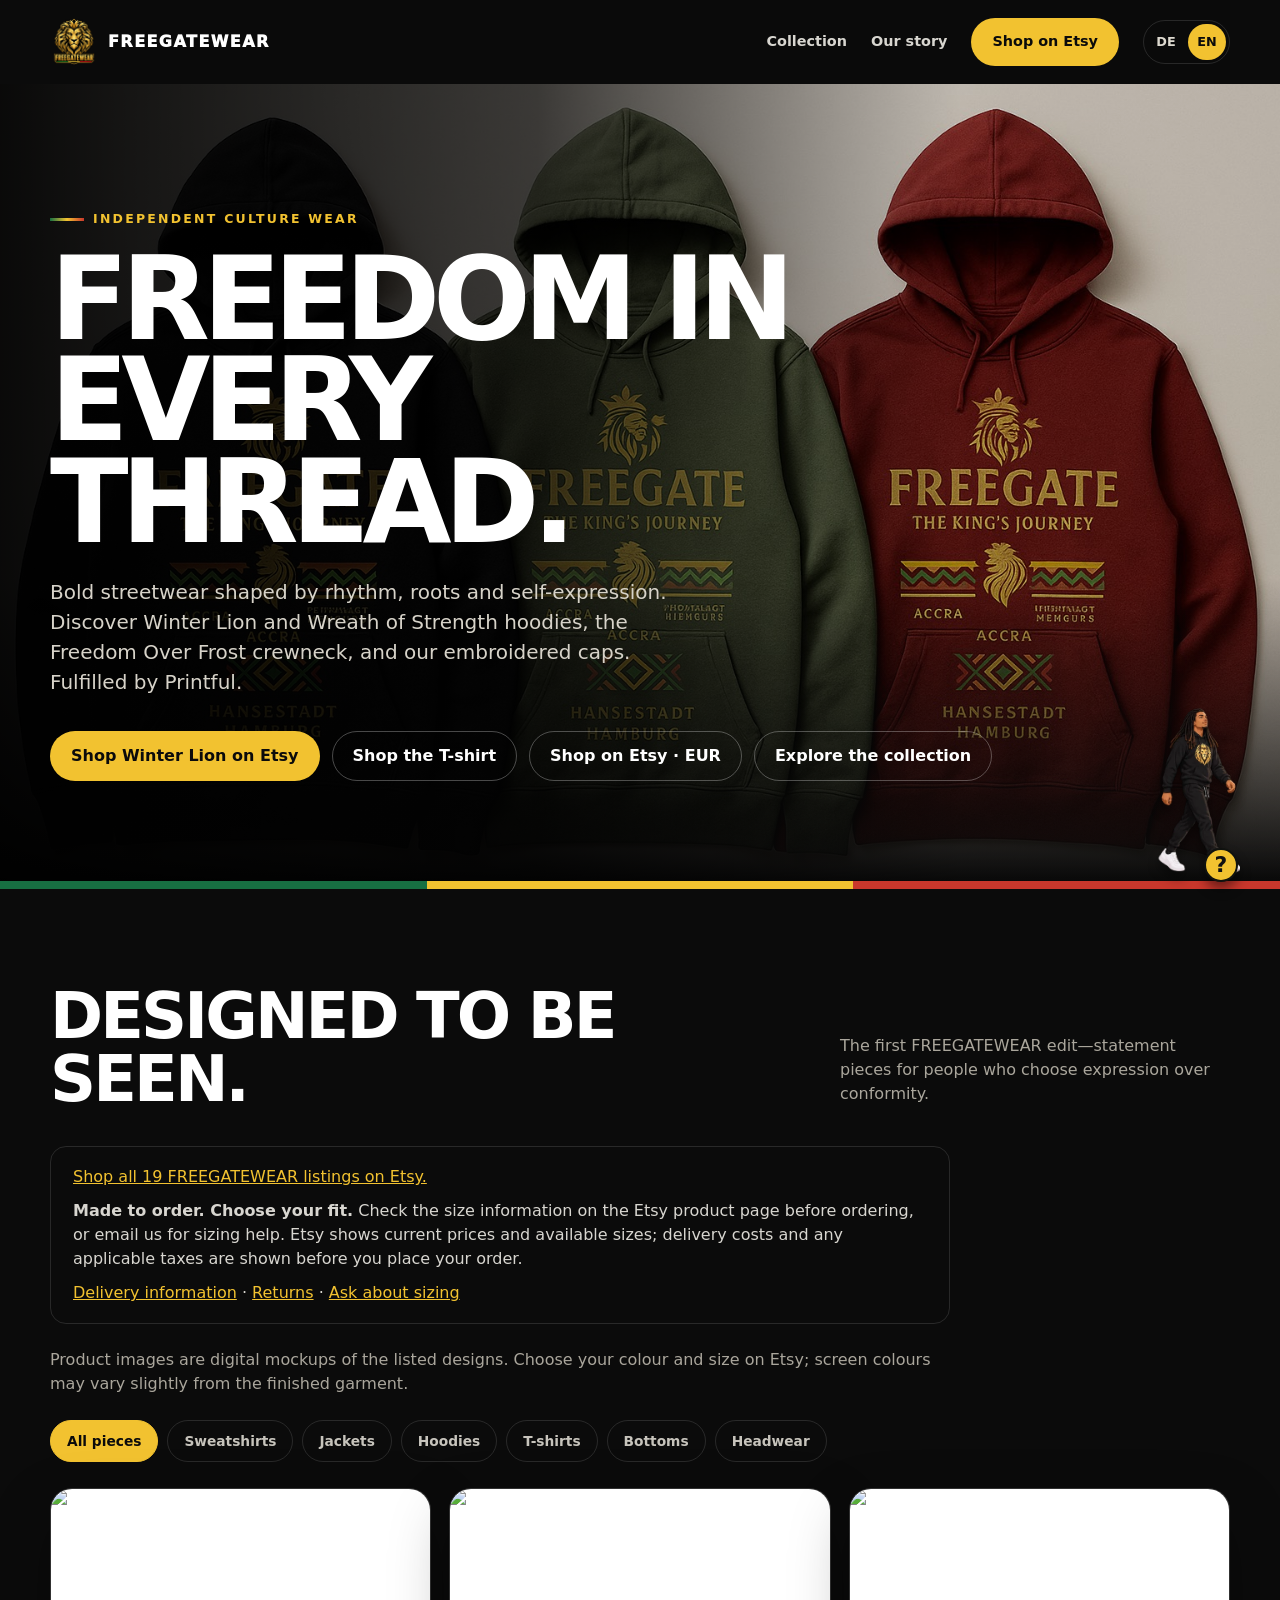
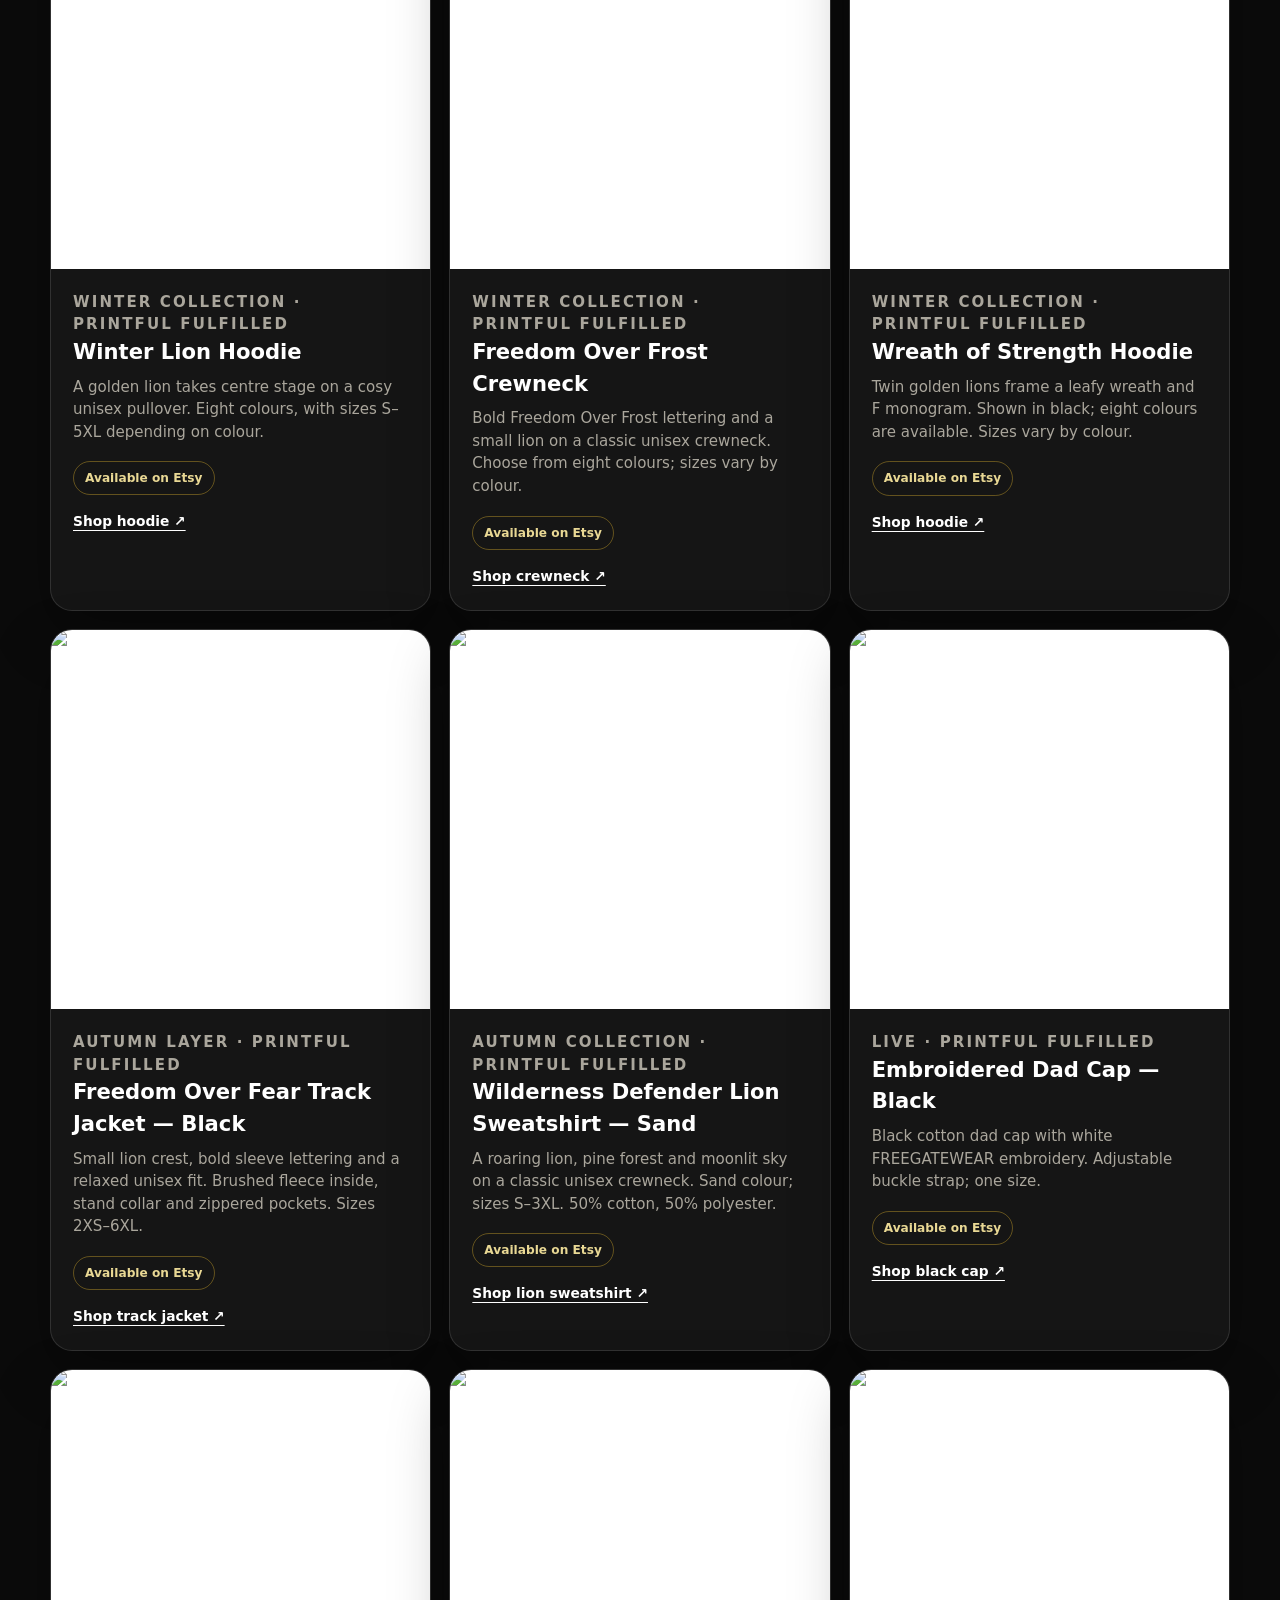
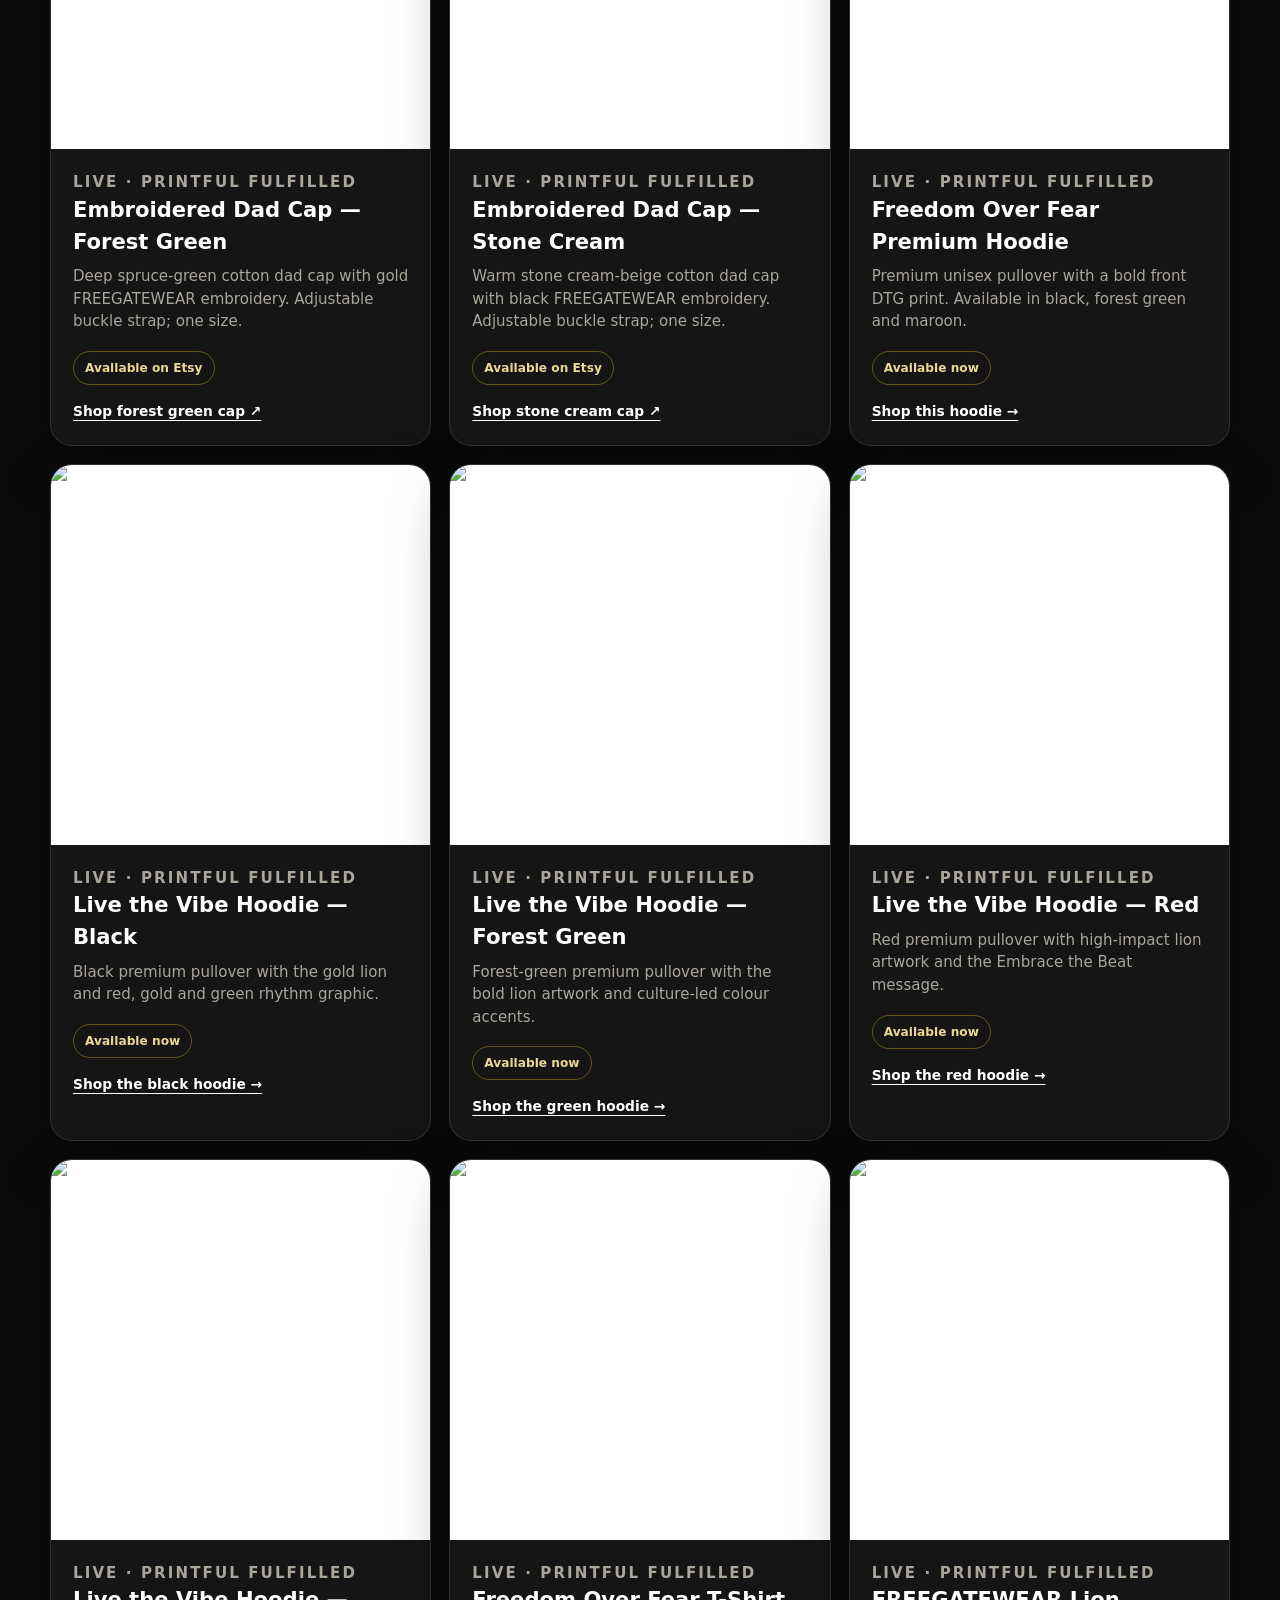
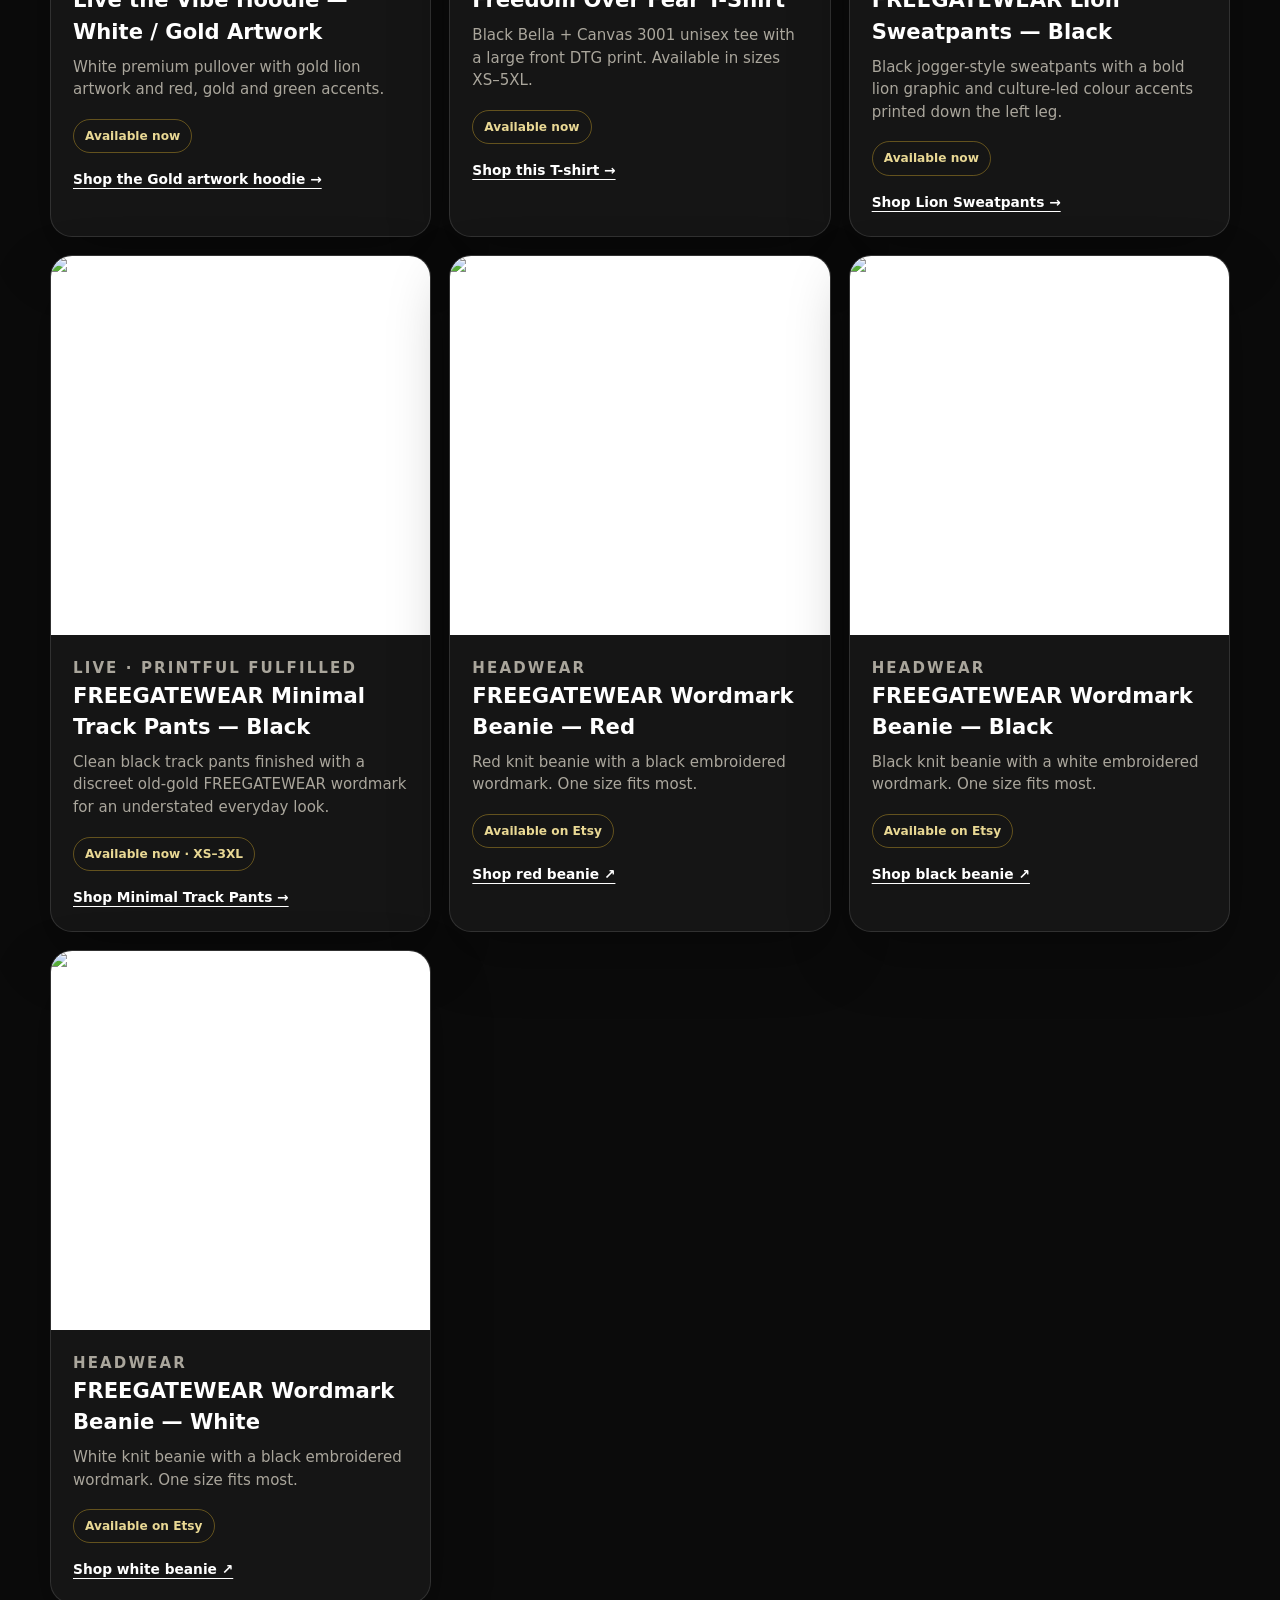
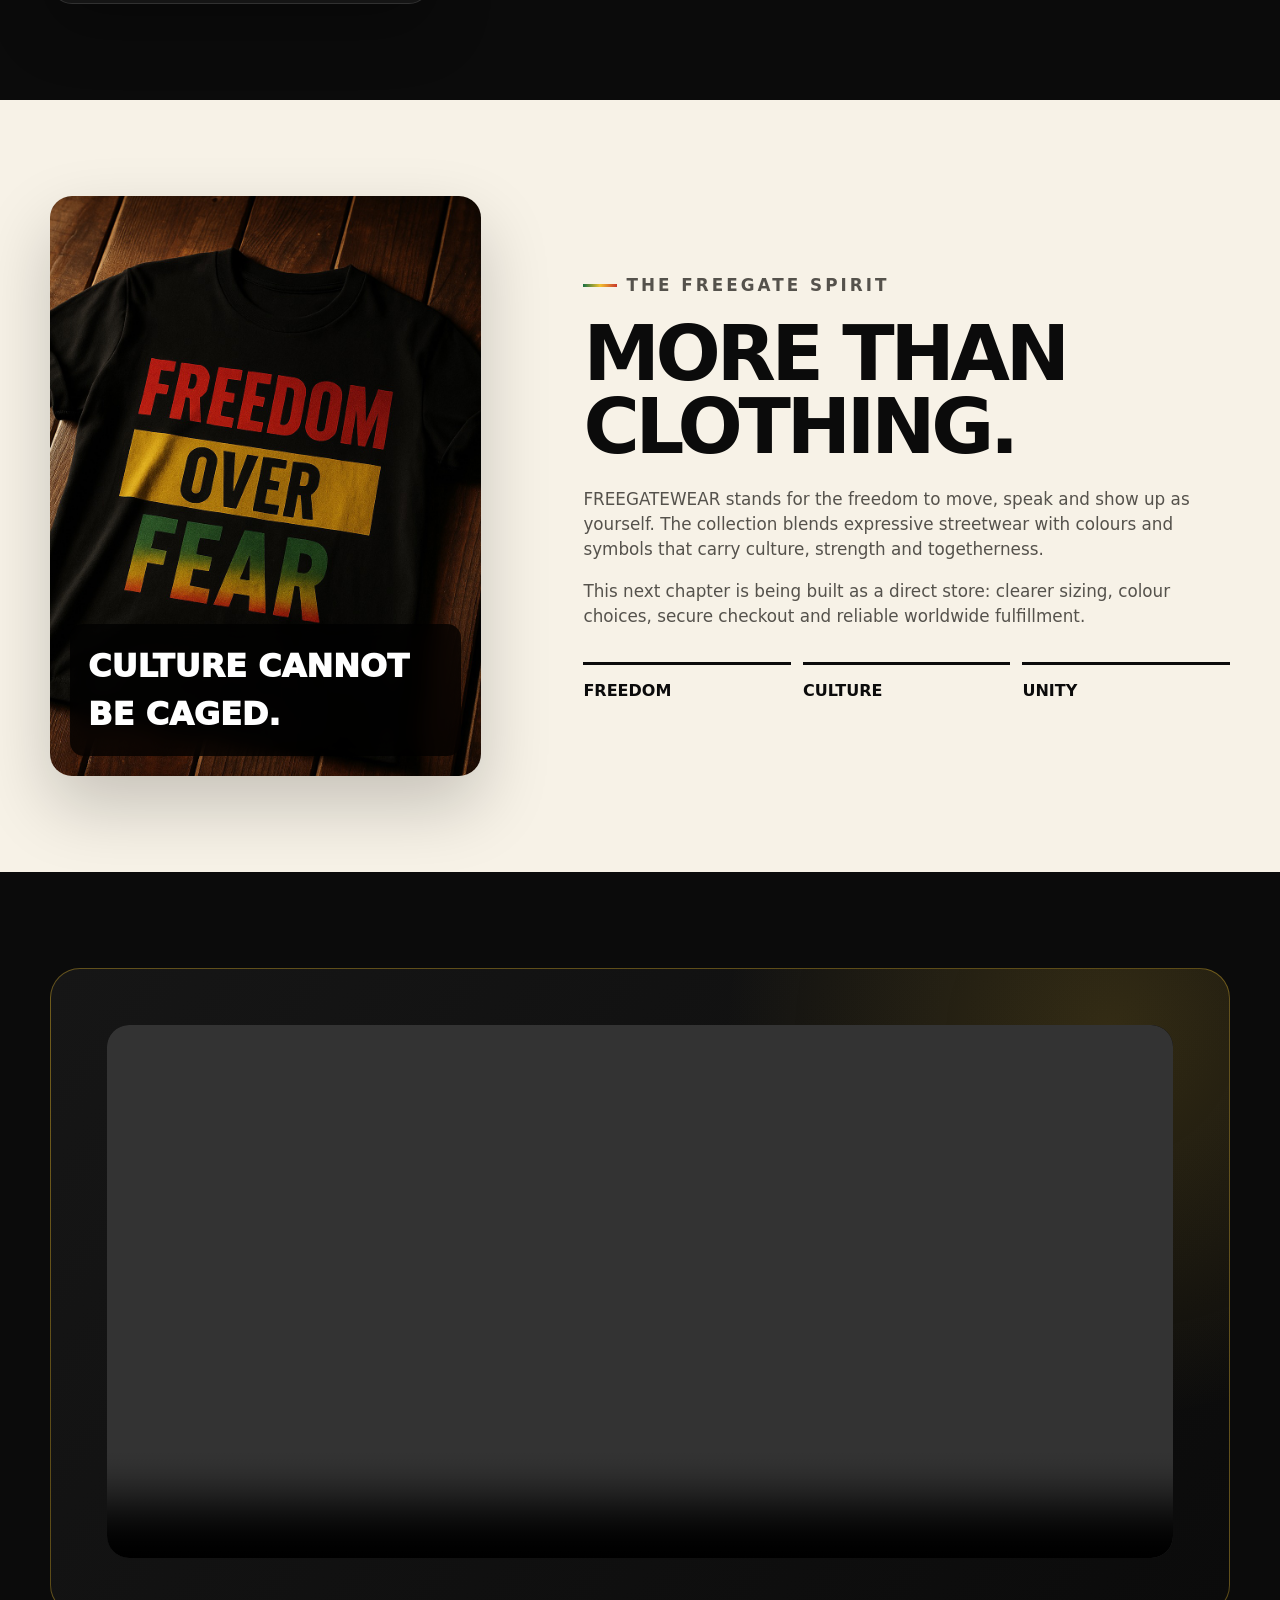
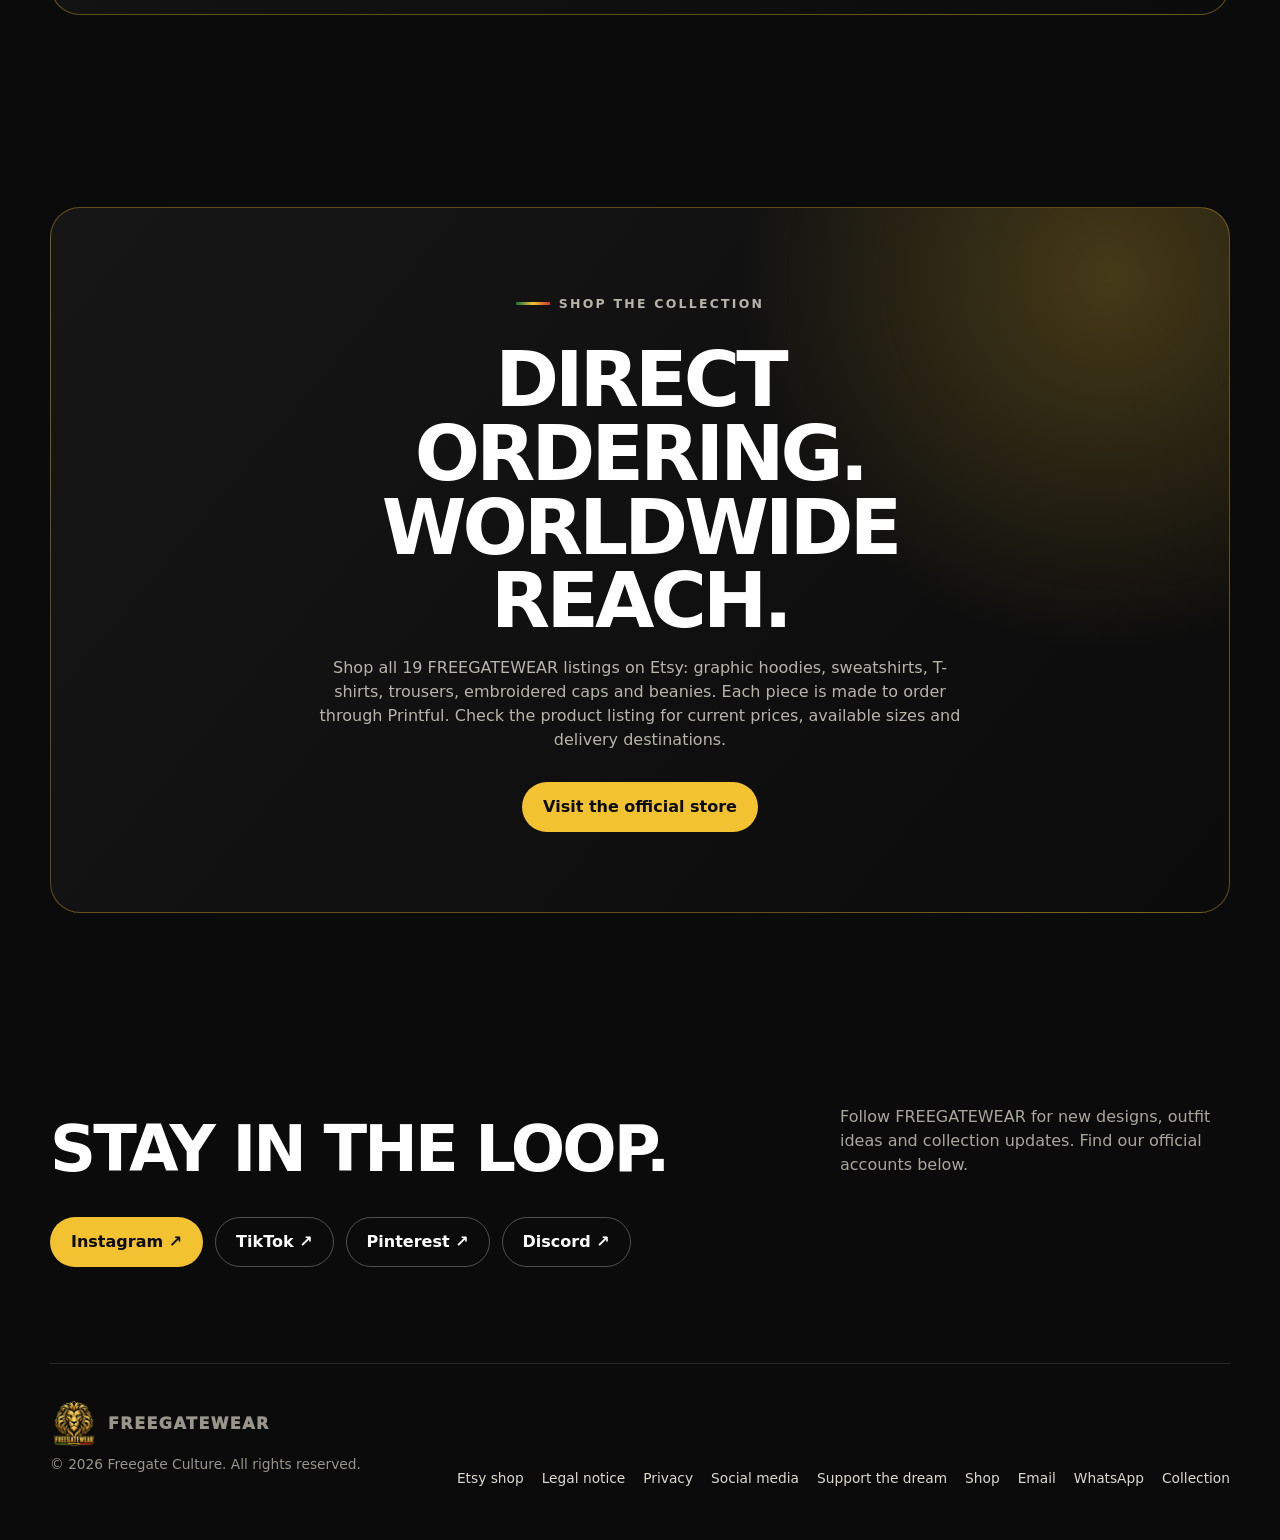
==== index.html @ fb521d7f "Verify bilingual catalogue copy and clarify matching product colours" ====
<!DOCTYPE html>
<html lang="en">
<head>
  <meta charset="UTF-8">
  <meta name="viewport" content="width=device-width, initial-scale=1">
  <meta name="description" content="FREEGATEWEAR — expressive streetwear rooted in freedom, culture and bold design. Shop winter lion hoodies, seasonal crewnecks and embroidered headwear. Made to order through Printful.">
  <script>
    (() => {
      const supported = value => value === 'de' || value === 'en';
      let saved;
      try { saved = localStorage.getItem('freegatewear-language'); } catch (_) {}
      const requested = new URLSearchParams(location.search).get('lang');
      const browserLanguage = (navigator.languages && navigator.languages[0]) || navigator.language || 'en';
      document.documentElement.lang = supported(requested) ? requested : supported(saved) ? saved
        : /^de(?:-|$)/i.test(browserLanguage) ? 'de' : 'en';
    })();
  </script>

  <link rel="canonical" href="https://blaqqburn.github.io/Freegate/">
  <meta name="robots" content="index,follow">
  <meta property="og:type" content="website">
  <meta property="og:site_name" content="FREEGATEWEAR">
  <meta property="og:title" content="FREEGATEWEAR | Graphic Hoodies &amp; Streetwear">
  <meta property="og:description" content="Discover FREEGATEWEAR graphic hoodies, sweatshirts, embroidered caps and streetwear. Explore the collection and shop through our official store.">
  <meta property="og:url" content="https://blaqqburn.github.io/Freegate/">
  <meta property="og:image" content="https://blaqqburn.github.io/Freegate/images/freegatewear-shop-logo-800.png">
  <meta property="og:image:alt" content="FREEGATEWEAR golden lion logo">
  <meta name="twitter:card" content="summary">
  <meta name="twitter:title" content="FREEGATEWEAR | Graphic Hoodies &amp; Streetwear">
  <meta name="twitter:description" content="Graphic hoodies, embroidered caps and expressive streetwear. Explore FREEGATEWEAR and visit the official shop.">
  <meta name="twitter:image" content="https://blaqqburn.github.io/Freegate/images/freegatewear-shop-logo-800.png">
  <script type="application/ld+json">{"@context": "https://schema.org", "@type": "Organization", "@id": "https://blaqqburn.github.io/Freegate/#brand", "name": "FREEGATEWEAR", "url": "https://blaqqburn.github.io/Freegate/", "logo": "https://blaqqburn.github.io/Freegate/images/freegatewear-shop-logo-800.png", "email": "freegateconnect@gmail.com", "sameAs": ["https://www.etsy.com/shop/FreegateWear", "https://www.instagram.com/freegatewear/", "https://www.tiktok.com/@freegatewear", "https://de.pinterest.com/FreegateWear/"]}</script>
  <meta name="theme-color" content="#0b0b0b">
  <meta name="google-site-verification" content="Vwre_8EZeTJ557Q03PoYOYA-Z5TyCYv5WnX6S9eCDzc">
  <title>FREEGATEWEAR | Graphic Hoodies & Streetwear</title>
  <style>
    :root { --ink:#0b0b0b; --paper:#f7f2e7; --gold:#f2c230; --green:#176f42; --red:#c9372c; --card:#151515; --line:rgba(255,255,255,.12); --radius:22px; --shadow:0 24px 60px rgba(0,0,0,.28); }
    * { box-sizing:border-box; }
    html { scroll-behavior:smooth; }
    body { margin:0; background:var(--ink); color:#fff; font-family:Inter,ui-sans-serif,system-ui,-apple-system,BlinkMacSystemFont,"Segoe UI",sans-serif; line-height:1.5; }
    img { display:block; max-width:100%; }
    a { color:inherit; }
    button,a { -webkit-tap-highlight-color:transparent; }
    .skip-link { position:fixed; left:16px; top:-80px; z-index:100; padding:10px 16px; background:var(--gold); color:var(--ink); border-radius:999px; font-weight:800; transition:top .2s ease; }
    .skip-link:focus { top:16px; }
    .site-header { position:sticky; top:0; z-index:20; display:flex; align-items:center; justify-content:space-between; gap:24px; width:min(1180px,calc(100% - 32px)); margin:0 auto; padding:18px 0; background:rgba(11,11,11,.88); backdrop-filter:blur(16px); }
    .brand { display:inline-flex; align-items:center; gap:10px; text-decoration:none; font-size:1rem; font-weight:950; letter-spacing:.09em; }
    .brand-mark { display:grid; place-items:center; width:38px; height:38px; border:2px solid var(--gold); border-radius:50%; color:var(--gold); font-size:.84rem; }
    .brand-logo { width:48px; height:48px; object-fit:contain; }
    nav { display:flex; align-items:center; gap:24px; }
    nav a { color:#d8d6d0; text-decoration:none; font-size:.9rem; font-weight:700; }
    nav a:hover,nav a:focus-visible { color:var(--gold); }
    .button { display:inline-flex; align-items:center; justify-content:center; min-height:48px; padding:12px 20px; border:1px solid transparent; border-radius:999px; background:var(--gold); color:var(--ink); font-weight:900; text-decoration:none; transition:transform .2s ease,background .2s ease; }
    .button:hover,.button:focus-visible { transform:translateY(-2px); background:#ffd64b; }
    .button.secondary { border-color:rgba(255,255,255,.28); background:transparent; color:#fff; }
    .hero { position:relative; isolation:isolate; min-height:720px; display:grid; align-items:end; overflow:hidden; }
    .hero::before { content:""; position:absolute; inset:0; z-index:-2; background:url("images/pullovers_black_green_red.png") center 28%/cover no-repeat; }
    .hero::after { content:""; position:absolute; inset:0; z-index:-1; background:linear-gradient(90deg,rgba(0,0,0,.96) 0%,rgba(0,0,0,.76) 42%,rgba(0,0,0,.2) 75%),linear-gradient(0deg,#0b0b0b 0%,transparent 38%); }
    .hero-content { width:min(1180px,calc(100% - 32px)); margin:0 auto; padding:120px 0 100px; }
    .eyebrow { display:inline-flex; align-items:center; gap:9px; margin:0 0 20px; color:var(--gold); font-size:.78rem; font-weight:900; letter-spacing:.18em; text-transform:uppercase; }
    .eyebrow::before { content:""; width:34px; height:3px; background:linear-gradient(90deg,var(--green),var(--gold),var(--red)); }
    h1,h2,h3,p { margin-top:0; }
    h1 { max-width:760px; margin-bottom:24px; font-size:clamp(3.4rem,9vw,7.7rem); line-height:.88; letter-spacing:-.065em; text-transform:uppercase; }
    .hero-copy { max-width:620px; color:#d7d3c9; font-size:clamp(1rem,2vw,1.25rem); }
    .hero-actions { display:flex; flex-wrap:wrap; gap:12px; margin-top:34px; }
    .stripe { height:8px; background:linear-gradient(90deg,var(--green) 0 33.33%,var(--gold) 33.33% 66.66%,var(--red) 66.66%); }
    .section { width:min(1180px,calc(100% - 32px)); margin:0 auto; padding:96px 0; }
    .section-head { display:flex; align-items:end; justify-content:space-between; gap:32px; margin-bottom:36px; }
    .section-head h2 { max-width:660px; margin-bottom:0; font-size:clamp(2.2rem,5vw,4.8rem); line-height:.98; letter-spacing:-.045em; text-transform:uppercase; }
    .section-head p { max-width:390px; margin-bottom:4px; color:#aaa69c; }
    .filters { display:flex; flex-wrap:wrap; gap:9px; margin-bottom:26px; }
    .filter { min-height:42px; padding:9px 16px; border:1px solid var(--line); border-radius:999px; background:transparent; color:#c7c4bc; font:inherit; font-size:.86rem; font-weight:800; cursor:pointer; }
    .filter:hover,.filter:focus-visible,.filter.active { border-color:var(--gold); background:var(--gold); color:var(--ink); }
    .product-grid { display:grid; grid-template-columns:repeat(12,1fr); gap:18px; }
    .product-card { grid-column:span 4; overflow:hidden; border:1px solid var(--line); border-radius:var(--radius); background:var(--card); box-shadow:var(--shadow); transition:transform .25s ease,border-color .25s ease; }
    .product-card:hover { transform:translateY(-5px); border-color:rgba(242,194,48,.55); }
    .product-card[hidden] { display:none; }
    .product-card figure { aspect-ratio:1/1; margin:0; overflow:hidden; background:#fff; }
    .product-card img { width:100%; height:100%; object-fit:contain; transition:transform .45s ease; }
    .cap-card figure, .autumn-card figure { aspect-ratio:1/1; background:#fff; }
    .cap-card img, .autumn-card img { object-fit:contain; }
    .product-card:hover img { transform:scale(1.035); }
    .tee-preview figure { position:relative; aspect-ratio:1/1; }
    .tee-preview figure img { position:absolute; width:200%; height:200%; max-width:none; object-fit:cover; }
    .tee-preview.top-right img { left:-100%; }
    .tee-preview.bottom-left img { top:-100%; }
    .tee-preview.bottom-right img { top:-100%; left:-100%; }
    .product-info { padding:22px; }
    .product-label { margin-bottom:8px; color:var(--gold); font-size:.72rem; font-weight:900; letter-spacing:.14em; text-transform:uppercase; }
    .product-card h3 { margin-bottom:8px; font-size:1.32rem; }
    .product-card p { margin-bottom:0; color:#aaa69c; font-size:.94rem; }
    .status { display:inline-flex; margin-top:18px; padding:7px 11px; border:1px solid rgba(242,194,48,.35); border-radius:999px; color:#e9d894; font-size:.76rem; font-weight:800; }
    .product-action { display:inline-flex; margin-top:16px; color:#fff; font-size:.86rem; font-weight:900; text-underline-offset:4px; }
    .product-action:hover,.product-action:focus-visible { color:var(--gold); }
    .manifesto-wrap { background:var(--paper); color:var(--ink); }
    .manifesto { display:grid; grid-template-columns:.8fr 1.2fr; gap:clamp(40px,8vw,110px); align-items:center; }
    .manifesto-art { position:relative; min-height:580px; overflow:hidden; border-radius:var(--radius); background:url("images/freedom_black_tee.png") center/cover no-repeat; box-shadow:0 30px 70px rgba(0,0,0,.2); }
    .manifesto-art::after { content:"Culture cannot be caged."; position:absolute; inset:auto 20px 20px; padding:18px; border-radius:14px; background:rgba(0,0,0,.75); color:#fff; font-size:clamp(1.25rem,3vw,2rem); font-weight:950; text-transform:uppercase; backdrop-filter:blur(10px); }
    .manifesto h2 { margin-bottom:24px; font-size:clamp(2.7rem,6vw,5.8rem); line-height:.94; letter-spacing:-.055em; text-transform:uppercase; }
    .manifesto p { max-width:620px; color:#55524c; font-size:1.05rem; }
    .values { display:grid; grid-template-columns:repeat(3,1fr); gap:12px; margin-top:32px; }
    .value { padding-top:14px; border-top:3px solid var(--ink); font-weight:900; text-transform:uppercase; }
    .launch-panel { position:relative; overflow:hidden; padding:clamp(34px,7vw,80px); border:1px solid rgba(242,194,48,.35); border-radius:30px; background:radial-gradient(circle at 90% 10%,rgba(242,194,48,.24),transparent 30%),linear-gradient(130deg,#161616,#0b0b0b); text-align:center; }
    .launch-panel h2 { max-width:760px; margin:0 auto 18px; font-size:clamp(2.4rem,6vw,5.2rem); line-height:.96; letter-spacing:-.05em; text-transform:uppercase; }
    .launch-panel p { max-width:650px; margin:0 auto 30px; color:#b8b4aa; }
    .video-container { overflow:hidden; padding:clamp(24px,5vw,56px); border:1px solid rgba(242,194,48,.35); border-radius:30px; background:radial-gradient(circle at 90% 10%,rgba(242,194,48,.16),transparent 32%),linear-gradient(130deg,#161616,#0b0b0b); }
    .video-container video { display:block; width:100%; max-height: min(70vh,720px); border-radius:var(--radius); background:#000; }
    footer { display:grid; grid-template-columns:1fr auto; align-items:end; gap:28px; width:min(1180px,calc(100% - 32px)); margin:0 auto; padding:36px 0 52px; border-top:1px solid var(--line); color:#99958b; font-size:.86rem; }
    .footer-links { display:flex; flex-wrap:wrap; justify-content:end; gap:18px; }
    .footer-links a { color:#ddd9cf; text-decoration:none; }
    .footer-links a:hover,.footer-links a:focus-visible { color:var(--gold); }
    :focus-visible { outline:3px solid #fff; outline-offset:4px; }
    @media (max-width:860px) {
      nav a:not(.button) { display:none; }
      .hero { min-height:650px; }
      .hero::before { background-position:66% center; }
      .hero::after { background:linear-gradient(0deg,#0b0b0b 0%,rgba(0,0,0,.64) 70%,rgba(0,0,0,.25)); }
      .hero-content { padding:140px 0 72px; }
      .section { padding:72px 0; }
      .section-head { display:block; }
      .section-head p { margin-top:16px; }
      .product-card { grid-column:span 6; }
      .manifesto { grid-template-columns:1fr; }
      .manifesto-art { min-height:470px; }
    }
    @media (max-width:560px) {
      .site-header { width:min(100% - 24px,1180px); }
      .brand { font-size:.88rem; }
      nav .button { min-height:42px; padding:9px 14px; font-size:.82rem; }
      .hero-content,.section,footer { width:min(100% - 24px,1180px); }
      .hero { min-height:620px; }
      h1 { font-size:clamp(3rem,18vw,5rem); }
      .product-card { grid-column:1/-1; }
      .product-card figure { aspect-ratio:1/1; }
      .manifesto-art { min-height:420px; }
      .values { grid-template-columns:1fr; }
      footer { grid-template-columns:1fr; }
      .footer-links { justify-content:start; }
    }
    @media (prefers-reduced-motion:reduce) { html { scroll-behavior:auto; } *,*::before,*::after { transition-duration:.01ms!important; } }
      .shopping-note { border:1px solid var(--line); border-radius:16px; padding:18px 22px; margin:0 0 24px; color:#d8d6d0; max-width:900px; }
    .shopping-note p { margin:0; }
    .shopping-note p + p { margin-top:10px; }
    .shopping-note a { color:var(--gold); }

    .language-switch { display:inline-flex; gap:3px; padding:3px; border:1px solid var(--line); border-radius:999px; flex-shrink:0; }
    .language-switch[hidden] { display:none; }
    .language-switch button { min-width:38px; min-height:36px; padding:5px 8px; border:0; border-radius:999px; background:transparent; color:#ddd9cf; font:inherit; font-size:.8rem; font-weight:800; cursor:pointer; }
    .language-switch button[aria-pressed="true"] { background:var(--gold); color:var(--ink); }
    .site-header nav { flex-wrap:wrap; justify-content:flex-end; }
    .manifesto-art::after { content:var(--story-caption,"Culture cannot be caged."); }
    html[lang="de"] .hero h1 { font-size:clamp(3rem,8vw,6.8rem); }
    @media (max-width:560px) {
      .site-header { gap:8px; }
      .site-header nav { gap:8px; }
      .site-header .brand { font-size:.72rem; gap:5px; letter-spacing:.04em; }
      .site-header .brand-logo { width:36px; height:36px; }
      .language-switch button { min-width:32px; min-height:34px; padding:4px 6px; }
      html[lang="de"] .hero h1 { font-size:clamp(2.7rem,16vw,5rem); }
    }
  </style>
  <link rel="stylesheet" href="brand-guide.css?v=4">
  <script defer src="brand-guide.js?v=4"></script>
</head>
<body>
  <a class="skip-link" href="#main">Skip to products</a>
  <header class="site-header">
    <a class="brand" href="#top" aria-label="FREEGATEWEAR home"><img class="brand-logo" src="images/freegatewear-shop-logo-800.png" alt="" aria-hidden="true"><span>FREEGATEWEAR</span></a>
    <nav aria-label="Main navigation">
      <a href="#collection">Collection</a>
      <a href="#story">Our story</a>
      <a class="button" href="https://www.etsy.com/shop/FreegateWear" target="_blank" rel="noopener noreferrer">Shop on Etsy</a>
      <div class="language-switch" role="group" aria-label="Choose language" hidden>
        <button type="button" data-language="de" lang="de" aria-label="Deutsch" aria-pressed="false">DE</button>
        <button type="button" data-language="en" lang="en" aria-label="English" aria-pressed="false">EN</button>
      </div>
    </nav>
  </header>
  <main id="main">
    <section class="hero" id="top">
      <div class="hero-content">
        <p class="eyebrow">Independent culture wear</p>
        <h1>Freedom in every thread.</h1>
        <p class="hero-copy">Bold streetwear shaped by rhythm, roots and self-expression. Discover Winter Lion and Wreath of Strength hoodies, the Freedom Over Frost crewneck, and our embroidered caps. Fulfilled by Printful.</p>
        <div class="hero-actions">
          <a class="button" href="https://www.etsy.com/listing/4604907402" target="_blank" rel="noopener">Shop Winter Lion on Etsy</a>
          <a class="button secondary" href="https://www.etsy.com/listing/4605461478" target="_blank" rel="noopener">Shop the T-shirt</a>
          <a class="button secondary" href="https://www.etsy.com/shop/FreegateWear" target="_blank" rel="noopener noreferrer">Shop on Etsy · EUR</a>
          <a class="button secondary" href="#collection">Explore the collection</a>
        </div>
      </div>
    </section>
    <div class="stripe" aria-hidden="true"></div>
    <section class="section" id="collection">
      <div class="section-head">
        <h2>Designed to be seen.</h2>
        <p>The first FREEGATEWEAR edit—statement pieces for people who choose expression over conformity.</p>
      </div>
      <div class="shopping-note"><p><a href="https://www.etsy.com/shop/FreegateWear" target="_blank" rel="noopener noreferrer">Shop all 19 FREEGATEWEAR listings on Etsy.</a></p><p><strong>Made to order. Choose your fit.</strong> Check the size information on the Etsy product page before ordering, or email us for sizing help. Etsy shows current prices and available sizes; delivery costs and any applicable taxes are shown before you place your order.</p><p><a href="https://www.etsy.com/shop/FreegateWear" target="_blank" rel="noopener">Delivery information</a> · <a href="https://www.etsy.com/shop/FreegateWear" target="_blank" rel="noopener">Returns</a> · <a href="mailto:freegateconnect@gmail.com">Ask about sizing</a></p></div>
      <p class="catalogue-note" style="color:#aaa69c;max-width:900px;margin-bottom:24px">Product images are digital mockups of the listed designs. Choose your colour and size on Etsy; screen colours may vary slightly from the finished garment.</p>
      <div class="filters" aria-label="Filter collection">
        <button class="filter active" type="button" data-filter="all" aria-pressed="true">All pieces</button>
        <button class="filter" type="button" data-filter="sweatshirts" aria-pressed="false">Sweatshirts</button>
        <button class="filter" type="button" data-filter="jackets" aria-pressed="false">Jackets</button>
        <button class="filter" type="button" data-filter="hoodies" aria-pressed="false">Hoodies</button>
        <button class="filter" type="button" data-filter="tees" aria-pressed="false">T-shirts</button>
        <button class="filter" type="button" data-filter="bottoms" aria-pressed="false">Bottoms</button>
        <button class="filter" type="button" data-filter="headwear" aria-pressed="false">Headwear</button>
      </div>
      <div class="product-grid" aria-live="polite">
        <article class="product-card autumn-card" data-category="hoodies"><figure><img src="https://i.etsystatic.com/59865139/r/il/f8b12c/8756976500/il_600x600.8756976500_b1ld.jpg" alt="Black FREEGATEWEAR Winter Lion hoodie with a golden lion and winter artwork" loading="lazy"></figure><div class="product-info"><p class="product-label">Winter collection · Printful fulfilled</p><h3>Winter Lion Hoodie</h3><p>A golden lion takes centre stage on a cosy unisex pullover. Eight colours, with sizes S–5XL depending on colour.</p><span class="status">Available on Etsy</span><br><a class="product-action" href="https://www.etsy.com/listing/4604907402" target="_blank" rel="noopener noreferrer">Shop hoodie ↗</a></div></article>
        <article class="product-card autumn-card" data-category="sweatshirts"><figure><img src="https://i.etsystatic.com/59865139/r/il/715d2f/8758755746/il_600x600.8758755746_g8k6.jpg" alt="FREEGATEWEAR Freedom Over Frost crewneck with cream lettering and a small lion" loading="lazy"></figure><div class="product-info"><p class="product-label">Winter collection · Printful fulfilled</p><h3>Freedom Over Frost Crewneck</h3><p>Bold Freedom Over Frost lettering and a small lion on a classic unisex crewneck. Choose from eight colours; sizes vary by colour.</p><span class="status">Available on Etsy</span><br><a class="product-action" href="https://www.etsy.com/listing/4605107089" target="_blank" rel="noopener noreferrer">Shop crewneck ↗</a></div></article>
        <article class="product-card autumn-card" data-category="hoodies"><figure><img src="https://i.etsystatic.com/59865139/r/il/b84f68/8804800165/il_600x600.8804800165_bxu4.jpg" alt="Black FREEGATEWEAR Wreath of Strength hoodie with twin golden lions, a leafy wreath and an F monogram" loading="lazy"></figure><div class="product-info"><p class="product-label">Winter collection · Printful fulfilled</p><h3>Wreath of Strength Hoodie</h3><p>Twin golden lions frame a leafy wreath and F monogram. Shown in black; eight colours are available. Sizes vary by colour.</p><span class="status">Available on Etsy</span><br><a class="product-action" href="https://www.etsy.com/listing/4604908598" target="_blank" rel="noopener noreferrer">Shop hoodie ↗</a></div></article>
        <article class="product-card autumn-card" data-category="jackets"><figure><img src="https://i.etsystatic.com/59865139/r/il/dfac97/8809288357/il_600x600.8809288357_9rew.jpg" alt="Black FREEGATEWEAR track jacket with a small lion chest crest and ivory Freedom Over Fear sleeve lettering" loading="lazy"></figure><div class="product-info"><p class="product-label">Autumn layer · Printful fulfilled</p><h3>Freedom Over Fear Track Jacket — Black</h3><p>Small lion crest, bold sleeve lettering and a relaxed unisex fit. Brushed fleece inside, stand collar and zippered pockets. Sizes 2XS–6XL.</p><span class="status">Available on Etsy</span><br><a class="product-action" href="https://www.etsy.com/listing/4605461688" target="_blank" rel="noopener noreferrer">Shop track jacket ↗</a></div></article>
        <article class="product-card autumn-card" data-category="sweatshirts"><figure><img src="https://i.etsystatic.com/59865139/r/il/453ca1/8809294323/il_600x600.8809294323_me3k.jpg" alt="Sand FREEGATEWEAR Wilderness Defender crewneck sweatshirt with lion and forest artwork" loading="lazy"></figure><div class="product-info"><p class="product-label">Autumn collection · Printful fulfilled</p><h3>Wilderness Defender Lion Sweatshirt — Sand</h3><p>A roaring lion, pine forest and moonlit sky on a classic unisex crewneck. Sand colour; sizes S–3XL. 50% cotton, 50% polyester.</p><span class="status">Available on Etsy</span><br><a class="product-action" href="https://www.etsy.com/listing/4605462164" target="_blank" rel="noopener noreferrer">Shop lion sweatshirt ↗</a></div></article>
        <article class="product-card cap-card" data-category="headwear"><figure><img src="https://i.etsystatic.com/59865139/r/il/1a1849/8761475708/il_600x600.8761475708_igv0.jpg" alt="FREEGATEWEAR embroidered dad cap in Black" loading="lazy"></figure><div class="product-info"><p class="product-label">Live · Printful fulfilled</p><h3>Embroidered Dad Cap — Black</h3><p>Black cotton dad cap with white FREEGATEWEAR embroidery. Adjustable buckle strap; one size.</p><span class="status">Available on Etsy</span><br><a class="product-action" href="https://www.etsy.com/listing/4605461756" target="_blank" rel="noopener noreferrer">Shop black cap ↗</a></div></article>
        <article class="product-card cap-card" data-category="headwear"><figure><img src="https://i.etsystatic.com/59865139/r/il/4113a9/8761478920/il_600x600.8761478920_5msr.jpg" alt="FREEGATEWEAR embroidered dad cap in Forest Green" loading="lazy"></figure><div class="product-info"><p class="product-label">Live · Printful fulfilled</p><h3>Embroidered Dad Cap — Forest Green</h3><p>Deep spruce-green cotton dad cap with gold FREEGATEWEAR embroidery. Adjustable buckle strap; one size.</p><span class="status">Available on Etsy</span><br><a class="product-action" href="https://www.etsy.com/listing/4605442559" target="_blank" rel="noopener noreferrer">Shop forest green cap ↗</a></div></article>
        <article class="product-card cap-card" data-category="headwear"><figure><img src="https://i.etsystatic.com/59865139/r/il/a14d43/8809291015/il_600x600.8809291015_g7so.jpg" alt="FREEGATEWEAR embroidered dad cap in Stone Cream" loading="lazy"></figure><div class="product-info"><p class="product-label">Live · Printful fulfilled</p><h3>Embroidered Dad Cap — Stone Cream</h3><p>Warm stone cream-beige cotton dad cap with black FREEGATEWEAR embroidery. Adjustable buckle strap; one size.</p><span class="status">Available on Etsy</span><br><a class="product-action" href="https://www.etsy.com/listing/4605442459" target="_blank" rel="noopener noreferrer">Shop stone cream cap ↗</a></div></article>
        <article class="product-card" data-category="hoodies"><figure><img src="https://i.etsystatic.com/59865139/r/il/1f5b88/8761460724/il_600x600.8761460724_dqik.jpg" alt="Black FREEGATEWEAR Freedom Over Fear premium hoodie" loading="lazy"></figure><div class="product-info"><p class="product-label">Live · Printful fulfilled</p><h3>Freedom Over Fear Premium Hoodie</h3><p>Premium unisex pullover with a bold front DTG print. Available in black, forest green and maroon.</p><span class="status">Available now</span><br><a class="product-action" href="https://www.etsy.com/listing/4605459966" target="_blank" rel="noopener">Shop this hoodie →</a></div></article>
                <article class="product-card" data-category="hoodies"><figure><img src="https://i.etsystatic.com/59865139/r/il/68573b/8809281017/il_600x600.8809281017_fjl3.jpg" alt="Black FREEGATE Live the Vibe lion hoodie" loading="lazy"></figure><div class="product-info"><p class="product-label">Live · Printful fulfilled</p><h3>Live the Vibe Hoodie — Black</h3><p>Black premium pullover with the gold lion and red, gold and green rhythm graphic.</p><span class="status">Available now</span><br><a class="product-action" href="https://www.etsy.com/listing/4605460814" target="_blank" rel="noopener">Shop the black hoodie →</a></div></article>
        <article class="product-card" data-category="hoodies"><figure><img src="https://i.etsystatic.com/59865139/r/il/5ce684/8761469246/il_600x600.8761469246_nj31.jpg" alt="Forest-green FREEGATE Live the Vibe lion hoodie" loading="lazy"></figure><div class="product-info"><p class="product-label">Live · Printful fulfilled</p><h3>Live the Vibe Hoodie — Forest Green</h3><p>Forest-green premium pullover with the bold lion artwork and culture-led colour accents.</p><span class="status">Available now</span><br><a class="product-action" href="https://www.etsy.com/listing/4605460966" target="_blank" rel="noopener">Shop the green hoodie →</a></div></article>
        <article class="product-card" data-category="hoodies"><figure><img src="https://i.etsystatic.com/59865139/r/il/137e2f/8761471214/il_600x600.8761471214_2e1v.jpg" alt="Red FREEGATE Live the Vibe lion hoodie" loading="lazy"></figure><div class="product-info"><p class="product-label">Live · Printful fulfilled</p><h3>Live the Vibe Hoodie — Red</h3><p>Red premium pullover with high-impact lion artwork and the Embrace the Beat message.</p><span class="status">Available now</span><br><a class="product-action" href="https://www.etsy.com/listing/4605461166" target="_blank" rel="noopener">Shop the red hoodie →</a></div></article>
        <article class="product-card" data-category="hoodies"><figure><img src="https://i.etsystatic.com/59865139/r/il/ea4cf4/8761472580/il_600x600.8761472580_8ma4.jpg" alt="White FREEGATE Live the Vibe hoodie with gold lion artwork" loading="lazy"></figure><div class="product-info"><p class="product-label">Live · Printful fulfilled</p><h3>Live the Vibe Hoodie — White / Gold Artwork</h3><p>White premium pullover with gold lion artwork and red, gold and green accents.</p><span class="status">Available now</span><br><a class="product-action" href="https://www.etsy.com/listing/4605461312" target="_blank" rel="noopener">Shop the Gold artwork hoodie →</a></div></article>
                                        <article class="product-card" data-category="tees"><figure><img src="https://i.etsystatic.com/59865139/r/il/0751f7/8778122146/il_600x600.8778122146_dpsf.jpg" alt="Black FREEGATEWEAR Freedom Over Fear unisex T-shirt" loading="lazy"></figure><div class="product-info"><p class="product-label">Live · Printful fulfilled</p><h3>Freedom Over Fear T-Shirt</h3><p>Black Bella + Canvas 3001 unisex tee with a large front DTG print. Available in sizes XS–5XL.</p><span class="status">Available now</span><br><a class="product-action" href="https://www.etsy.com/listing/4605461478" target="_blank" rel="noopener">Shop this T-shirt →</a></div></article>
        <article class="product-card" data-category="bottoms"><figure><img src="https://i.etsystatic.com/59865139/r/il/1ac98e/8761465798/il_600x600.8761465798_eqng.jpg" alt="Black FREEGATEWEAR Lion Sweatpants with lion leg print"></figure><div class="product-info"><p class="product-label">Live · Printful fulfilled</p><h3>FREEGATEWEAR Lion Sweatpants — Black</h3><p>Black jogger-style sweatpants with a bold lion graphic and culture-led colour accents printed down the left leg.</p><span class="status">Available now</span><br><a class="product-action" href="https://www.etsy.com/listing/4605460616" target="_blank" rel="noopener">Shop Lion Sweatpants →</a></div></article>
        <article class="product-card" data-category="bottoms"><figure><img src="https://i.etsystatic.com/59865139/r/il/437a69/8761464634/il_600x600.8761464634_rs07.jpg" alt="Black FREEGATEWEAR Minimal Track Pants with a small old-gold wordmark"></figure><div class="product-info"><p class="product-label">Live · Printful fulfilled</p><h3>FREEGATEWEAR Minimal Track Pants — Black</h3><p>Clean black track pants finished with a discreet old-gold FREEGATEWEAR wordmark for an understated everyday look.</p><span class="status">Available now · XS–3XL</span><br><a class="product-action" href="https://www.etsy.com/listing/4605460464" target="_blank" rel="noopener">Shop Minimal Track Pants →</a></div></article>
        <article class="product-card" data-category="headwear"><figure><img src="https://i.etsystatic.com/59865139/r/il/4ab482/8761515774/il_600x600.8761515774_gp12.jpg" alt="Red FREEGATEWEAR beanie with black embroidered wordmark"></figure><div class="product-info"><p class="product-label">Headwear</p><h3>FREEGATEWEAR Wordmark Beanie — Red</h3><p>Red knit beanie with a black embroidered wordmark. One size fits most.</p><span class="status">Available on Etsy</span><br><a class="product-action" href="https://www.etsy.com/listing/4605441169" target="_blank" rel="noopener noreferrer">Shop red beanie ↗</a></div></article>
        <article class="product-card" data-category="headwear"><figure><img src="https://i.etsystatic.com/59865139/r/il/40e6ec/8809276029/il_600x600.8809276029_o2w2.jpg" alt="Black FREEGATEWEAR beanie with white embroidered wordmark"></figure><div class="product-info"><p class="product-label">Headwear</p><h3>FREEGATEWEAR Wordmark Beanie — Black</h3><p>Black knit beanie with a white embroidered wordmark. One size fits most.</p><span class="status">Available on Etsy</span><br><a class="product-action" href="https://www.etsy.com/listing/4605440741" target="_blank" rel="noopener noreferrer">Shop black beanie ↗</a></div></article>
        <article class="product-card" data-category="headwear"><figure><img src="https://i.etsystatic.com/59865139/r/il/b00f9d/8809277487/il_600x600.8809277487_hed6.jpg" alt="White FREEGATEWEAR beanie with black embroidered wordmark"></figure><div class="product-info"><p class="product-label">Headwear</p><h3>FREEGATEWEAR Wordmark Beanie — White</h3><p>White knit beanie with a black embroidered wordmark. One size fits most.</p><span class="status">Available on Etsy</span><br><a class="product-action" href="https://www.etsy.com/listing/4605460306" target="_blank" rel="noopener noreferrer">Shop white beanie ↗</a></div></article>
      </div>
    </section>
    <section class="manifesto-wrap" id="story">
      <div class="section manifesto">
        <div class="manifesto-art" role="img" aria-label="Black Freedom Over Fear T-shirt"></div>
        <div><p class="eyebrow">The Freegate spirit</p><h2>More than clothing.</h2><p>FREEGATEWEAR stands for the freedom to move, speak and show up as yourself. The collection blends expressive streetwear with colours and symbols that carry culture, strength and togetherness.</p><p>This next chapter is being built as a direct store: clearer sizing, colour choices, secure checkout and reliable worldwide fulfillment.</p><div class="values" aria-label="Brand values"><div class="value">Freedom</div><div class="value">Culture</div><div class="value">Unity</div></div></div>
      </div>
    </section>
    <section class="section video-ad-section" aria-label="FREEGATEWEAR video advertisement">
      <div class="video-container">
        <video controls autoplay muted loop playsinline preload="metadata" aria-label="FREEGATEWEAR streetwear advertisement">
          <source src="videos/freegate-ad.mp4" type="video/mp4">
          Your browser does not support the video tag.
        </video>
      </div>
    </section>
    <section class="section" id="launch">
      <div class="launch-panel"><p class="eyebrow">Shop the collection</p><h2>Direct ordering. Worldwide reach.</h2><p>Shop all 19 FREEGATEWEAR listings on Etsy: graphic hoodies, sweatshirts, T-shirts, trousers, embroidered caps and beanies. Each piece is made to order through Printful. Check the product listing for current prices, available sizes and delivery destinations.</p><a class="button" href="https://www.etsy.com/shop/FreegateWear" target="_blank" rel="noopener">Visit the official store</a></div>
    </section>
    <section class="section" id="community" aria-label="FREEGATEWEAR social media">
      <div class="section-head"><h2>Stay in the loop.</h2><p>Follow FREEGATEWEAR for new designs, outfit ideas and collection updates. Find our official accounts below.</p></div>
      <div class="hero-actions">
        <a class="button" href="https://www.instagram.com/freegatewear/" target="_blank" rel="noopener noreferrer" aria-label="FREEGATEWEAR on Instagram">Instagram ↗</a>
        <a class="button secondary" href="https://www.tiktok.com/@freegatewear" target="_blank" rel="noopener noreferrer" aria-label="FREEGATEWEAR on TikTok">TikTok ↗</a>
        <a class="button secondary" href="https://de.pinterest.com/FreegateWear/" target="_blank" rel="noopener noreferrer" aria-label="FREEGATEWEAR on Pinterest">Pinterest ↗</a>
        <a class="button secondary" href="https://discord.gg/UDugCPwSf" target="_blank" rel="noopener noreferrer" aria-label="FREEGATEWEAR on Discord">Discord ↗</a>
      </div>
    </section>
  </main>
  <footer>
    <div><a class="brand" href="#top"><img class="brand-logo" src="images/freegatewear-shop-logo-800.png" alt="" aria-hidden="true"><span>FREEGATEWEAR</span></a><p>© <span id="year">2026</span> Freegate Culture. All rights reserved.</p></div>
    <div class="footer-links"><a href="https://www.etsy.com/shop/FreegateWear" target="_blank" rel="noopener noreferrer">Etsy shop</a><a href="impressum.html">Legal notice</a><a href="datenschutz.html">Privacy</a><a href="#community">Social media</a><a href="https://www.paypal.biz/BlaqqBurna" target="_blank" rel="noopener noreferrer">Support the dream</a><a href="https://www.etsy.com/shop/FreegateWear" target="_blank" rel="noopener">Shop</a><a href="mailto:freegateconnect@gmail.com">Email</a><a href="https://wa.me/4915561038553" target="_blank" rel="noopener">WhatsApp</a><a href="#collection">Collection</a></div>
  </footer>
  <script>
    const filters=document.querySelectorAll(".filter");
    const products=document.querySelectorAll(".product-card");
    filters.forEach((filter)=>{filter.addEventListener("click",()=>{const selected=filter.dataset.filter;filters.forEach((item)=>{const active=item===filter;item.classList.toggle("active",active);item.setAttribute("aria-pressed",String(active));});products.forEach((product)=>{product.hidden=selected!=="all"&&product.dataset.category!==selected;});});});
    document.getElementById("year").textContent=new Date().getFullYear();
  </script>
<script type="application/json" id="german-translations">{"FREEGATEWEAR | Freedom in Every Thread":"FREEGATEWEAR | Freiheit in jedem Faden","Skip to products":"Zu den Produkten springen","Collection":"Kollektion","Our story":"Unsere Geschichte","Shop now":"Zum Shop","Independent culture wear":"Unabhängige Streetwear mit kulturellen Wurzeln","Freedom in every thread.":"Freiheit in jedem Faden.","Bold streetwear shaped by rhythm, roots and self-expression. Discover Winter Lion and Wreath of Strength hoodies, the Freedom Over Frost crewneck, and our embroidered caps. Fulfilled by Printful.":"Ausdrucksstarke Streetwear, geprägt von Rhythmus, Wurzeln und Persönlichkeit. Entdecke unsere Winter Lion und Wreath of Strength Hoodies, das Freedom Over Frost Sweatshirt und bestickte Caps. Produktion und Versand erfolgen durch Printful.","Shop Winter Lion hoodie · $49.99":"Winter Lion Hoodie kaufen · 49,99 USD","Shop the T-shirt":"T-Shirt kaufen","Explore the collection":"Kollektion entdecken","Designed to be seen.":"Designs, die auffallen.","The first FREEGATEWEAR edit—statement pieces for people who choose expression over conformity.":"Die erste FREEGATEWEAR Auswahl: markante Styles für Menschen, die ihren eigenen Ausdruck leben.","Made to order. Choose your fit.":"Auf Bestellung gefertigt. Finde deine Größe.","Delivery information":"Lieferinformationen","Returns":"Rücksendungen","Ask about sizing":"Fragen zur Größe","All pieces":"Alle Artikel","Sweatshirts":"Sweatshirts","Jackets":"Jacken","Hoodies":"Hoodies","T-shirts":"T-Shirts","Bottoms":"Hosen","Headwear":"Caps & Mützen","Winter collection · Printful fulfilled":"Winterkollektion · Fertigung durch Printful","A golden lion takes centre stage on a cosy unisex pullover. Eight colours, with sizes S–5XL depending on colour.":"Ein goldener Löwe steht im Mittelpunkt dieses gemütlichen Unisex-Hoodies. Acht Farben, je nach Farbe in den Größen S–5XL.","Available now · $49.99 USD":"Jetzt erhältlich · 49,99 USD","Shop hoodie ↗":"Hoodie kaufen ↗","Bold Freedom Over Frost lettering and a small lion on a classic unisex crewneck. Choose from eight colours; sizes vary by colour.":"Markanter Freedom Over Frost Schriftzug und ein kleiner Löwe auf einem klassischen Unisex-Sweatshirt. Acht Farben zur Auswahl; Größen variieren je nach Farbe.","Available now · $39.99 USD":"Jetzt erhältlich · 39,99 USD","Shop crewneck ↗":"Sweatshirt kaufen ↗","Twin golden lions frame a leafy wreath and F monogram. Sand leads the collection, with eight colours available. Sizes vary by colour.":"Zwei goldene Löwen umrahmen einen Blätterkranz mit F-Monogramm. Hier in Sand gezeigt, insgesamt in acht Farben erhältlich. Größen variieren je nach Farbe.","Autumn layer · Printful fulfilled":"Für den Herbst · Fertigung durch Printful","Freedom Over Fear Track Jacket — Black":"Freedom Over Fear Trainingsjacke — Schwarz","Small lion crest, bold sleeve lettering and a relaxed unisex fit. Brushed fleece inside, stand collar and zippered pockets. Sizes 2XS–6XL.":"Kleines Löwenemblem, markanter Ärmelschriftzug und lockere Unisex-Passform. Innen angerautes Fleece, Stehkragen und Reißverschlusstaschen. Größen 2XS–6XL.","Available now · $119.99 USD":"Jetzt erhältlich · 119,99 USD","Shop track jacket ↗":"Trainingsjacke kaufen ↗","Autumn collection · Printful fulfilled":"Herbstkollektion · Fertigung durch Printful","Wilderness Defender Lion Sweatshirt — Sand":"Wilderness Defender Löwen-Sweatshirt — Sand","A roaring lion, pine forest and moonlit sky on a classic unisex crewneck. Sand colour; sizes S–3XL. 50% cotton, 50% polyester.":"Ein brüllender Löwe, Nadelwald und Mondhimmel auf einem klassischen Unisex-Sweatshirt. Farbe Sand; Größen S–3XL. 50 % Baumwolle, 50 % Polyester.","Shop lion sweatshirt ↗":"Löwen-Sweatshirt kaufen ↗","Live · Printful fulfilled":"Erhältlich · Fertigung durch Printful","Embroidered Dad Cap — Black":"Bestickte Dad Cap — Schwarz","Black cotton dad cap with white FREEGATEWEAR embroidery. Adjustable buckle strap; one size.":"Schwarze Dad Cap aus Baumwolle mit weißer FREEGATEWEAR Stickerei. Verstellbarer Riemen mit Schnalle; Einheitsgröße.","Available now · $29.99":"Jetzt erhältlich · 29,99 USD","Shop black cap ↗":"Schwarze Cap kaufen ↗","Embroidered Dad Cap — Forest Green":"Bestickte Dad Cap — Waldgrün","Deep spruce-green cotton dad cap with gold FREEGATEWEAR embroidery. Adjustable buckle strap; one size.":"Dunkelgrüne Dad Cap aus Baumwolle mit goldener FREEGATEWEAR Stickerei. Verstellbarer Riemen mit Schnalle; Einheitsgröße.","Shop forest green cap ↗":"Waldgrüne Cap kaufen ↗","Embroidered Dad Cap — Stone Cream":"Bestickte Dad Cap — Steincreme","Warm stone cream-beige cotton dad cap with black FREEGATEWEAR embroidery. Adjustable buckle strap; one size.":"Cremebeige Dad Cap aus Baumwolle mit schwarzer FREEGATEWEAR Stickerei. Verstellbarer Riemen mit Schnalle; Einheitsgröße.","Shop stone cream cap ↗":"Cremefarbene Cap kaufen ↗","Premium unisex pullover with a bold front DTG print. Available in black, forest green and maroon for $36.50.":"Unisex-Hoodie mit markantem DTG-Druck auf der Vorderseite. In Schwarz, Waldgrün und Bordeaux für 36,50 USD erhältlich.","Available now":"Jetzt erhältlich","Shop this hoodie →":"Diesen Hoodie kaufen →","Roots & Culture Pullovers":"Roots & Culture Hoodies","Statement hoodies in grounded colours with bold heritage-inspired graphics.":"Markante Hoodies in erdigen Farben mit ausdrucksstarken, kulturell inspirierten Motiven.","Returning at launch":"Zum Launch wieder geplant","Live the Vibe Hoodie — Black":"Live the Vibe Hoodie — Schwarz","Black premium pullover with the gold lion and red, gold and green rhythm graphic. $36.50.":"Schwarzer Hoodie mit goldenem Löwen und Rhythmusmotiv in Rot, Gold und Grün. 36,50 USD.","Shop the black hoodie →":"Schwarzen Hoodie kaufen →","Live the Vibe Hoodie — Forest Green":"Live the Vibe Hoodie — Waldgrün","Forest-green premium pullover with the bold lion artwork and culture-led colour accents. $33.00.":"Waldgrüner Hoodie mit markantem Löwenmotiv und kulturell inspirierten Farbakzenten. 33,00 USD.","Shop the green hoodie →":"Grünen Hoodie kaufen →","Live the Vibe Hoodie — Red":"Live the Vibe Hoodie — Rot","Red premium pullover with high-impact lion artwork and the Embrace the Beat message. $33.00.":"Roter Hoodie mit ausdrucksstarkem Löwenmotiv und dem Schriftzug Embrace the Beat. 33,00 USD.","Shop the red hoodie →":"Roten Hoodie kaufen →","Live the Vibe Hoodie — Gold":"Live the Vibe Hoodie — Gold","Gold premium pullover with a statement lion print and rich pan-African colour energy. $36.50.":"Goldfarbener Hoodie mit markantem Löwendruck und kräftigen panafrikanischen Farben. 36,50 USD.","Shop the gold hoodie →":"Goldfarbenen Hoodie kaufen →","T-shirt concept":"T-Shirt-Entwurf","Crowned Lion — Green":"Crowned Lion — Grün","Green tee concept with a bold gold crowned lion.":"Grüner T-Shirt-Entwurf mit einem markanten goldenen Löwen mit Krone.","Design preview · not yet for sale":"Designvorschau · noch nicht erhältlich","Freegate Lion — Yellow":"Freegate Lion — Gelb","Yellow tee concept with a black lion and FREEGATE lettering.":"Gelber T-Shirt-Entwurf mit schwarzem Löwen und FREEGATE Schriftzug.","Flag Lion — Black":"Flag Lion — Schwarz","Black tee concept with a lion over green, gold and red stripes.":"Schwarzer T-Shirt-Entwurf mit einem Löwen vor grünen, goldenen und roten Streifen.","Spirit of Togetherness — Grey":"Spirit of Togetherness — Grau","Grey tee concept with a tree and a togetherness message.":"Grauer T-Shirt-Entwurf mit Baum und einer Botschaft des Zusammenhalts.","Black Bella + Canvas 3001 unisex tee with a large front DTG print. Available in sizes XS–5XL for $29.99.":"Schwarzes Unisex-T-Shirt von Bella + Canvas (3001) mit großem DTG-Frontdruck. In den Größen XS–5XL für 29,99 USD erhältlich.","Shop this T-shirt →":"Dieses T-Shirt kaufen →","FREEGATEWEAR Lion Sweatpants — Black":"FREEGATEWEAR Lion Jogginghose — Schwarz","Black jogger-style sweatpants with a bold lion graphic and culture-led colour accents printed down the left leg.":"Schwarze Jogginghose mit markantem Löwenmotiv und kulturell inspirierten Farbakzenten auf dem linken Bein.","Shop Lion Sweatpants →":"Lion Jogginghose kaufen →","FREEGATEWEAR Minimal Track Pants — Black":"FREEGATEWEAR Minimal Trainingshose — Schwarz","Clean black track pants finished with a discreet old-gold FREEGATEWEAR wordmark for an understated everyday look.":"Schwarze Trainingshose mit dezentem altgoldenem FREEGATEWEAR Schriftzug für einen schlichten Alltagslook.","Available now · XS–3XL":"Jetzt erhältlich · XS–3XL","Shop Minimal Track Pants →":"Minimal Trainingshose kaufen →","FREEGATEWEAR Wordmark Beanie — Red":"FREEGATEWEAR Logo-Beanie — Rot","Red knit beanie with a black embroidered wordmark. One size fits most.":"Rote Strickmütze mit schwarz gesticktem Schriftzug. Einheitsgröße, passend für die meisten Erwachsenen.","Available now · $19":"Jetzt erhältlich · 19,00 USD","Shop red beanie ↗":"Rote Beanie kaufen ↗","FREEGATEWEAR Wordmark Beanie — Black":"FREEGATEWEAR Logo-Beanie — Schwarz","Black knit beanie with a white embroidered wordmark. One size fits most.":"Schwarze Strickmütze mit weiß gesticktem Schriftzug. Einheitsgröße, passend für die meisten Erwachsenen.","Shop black beanie ↗":"Schwarze Beanie kaufen ↗","FREEGATEWEAR Wordmark Beanie — White":"FREEGATEWEAR Logo-Beanie — Weiß","White knit beanie with a black embroidered wordmark. One size fits most.":"Weiße Strickmütze mit schwarz gesticktem Schriftzug. Einheitsgröße, passend für die meisten Erwachsenen.","Shop white beanie ↗":"Weiße Beanie kaufen ↗","The Freegate spirit":"Der Freegate Spirit","More than clothing.":"Mehr als Kleidung.","FREEGATEWEAR stands for the freedom to move, speak and show up as yourself. The collection blends expressive streetwear with colours and symbols that carry culture, strength and togetherness.":"FREEGATEWEAR steht für die Freiheit, dich zu bewegen, deine Stimme zu erheben und du selbst zu sein. Die Kollektion verbindet ausdrucksstarke Streetwear mit Farben und Symbolen für Kultur, Stärke und Zusammenhalt.","This next chapter is being built as a direct store: clearer sizing, colour choices, secure checkout and reliable worldwide fulfillment.":"Wir entwickeln unseren direkten Online-Verkauf weiter: mit verständlichen Größenangaben, Farbauswahl und sicherem Checkout. Produktion und Versand übernimmt Printful; verfügbare Lieferziele findest du im Shop.","Freedom":"Freiheit","Culture":"Kultur","Unity":"Zusammenhalt","Your browser does not support the video tag.":"Dein Browser unterstützt die Videowiedergabe nicht.","Shop the collection":"Kollektion shoppen","Direct ordering. Worldwide reach.":"Direkt bestellen. Weltweit entdecken.","Shop the Winter Lion hoodie, Freedom Over Frost crewneck, Wreath of Strength hoodie, Freedom Over Fear track jacket, Wilderness Defender lion sweatshirt, Freedom Over Fear releases, four individually listed Live the Vibe hoodies, two pants styles, three embroidered dad caps and three wordmark beanies through our secure Storenvy checkout, fulfilled by Printful.":"Entdecke Winter Lion und Wreath of Strength Hoodies, das Freedom Over Frost Sweatshirt, die Freedom Over Fear Trainingsjacke, das Wilderness Defender Löwen-Sweatshirt und weitere Freedom Over Fear Styles. Dazu kommen vier Live the Vibe Hoodies, zwei Hosenmodelle, drei bestickte Dad Caps und drei Logo-Beanies. Bestelle über unseren sicheren Storenvy Checkout; Printful übernimmt Produktion und Versand.","Visit the official store":"Zum offiziellen Shop","Freegate Culture. All rights reserved.":"Freegate Culture. Alle Rechte vorbehalten.","Support the dream":"Unterstütze unseren Traum","Shop":"Shop","Email":"E-Mail","FREEGATEWEAR home":"FREEGATEWEAR Startseite","Main navigation":"Hauptnavigation","Filter collection":"Kollektion filtern","Brand values":"Unsere Werte","Black Freedom Over Fear T-shirt":"Schwarzes Freedom Over Fear T-Shirt","FREEGATEWEAR video advertisement":"FREEGATEWEAR Werbevideo","FREEGATEWEAR streetwear advertisement":"FREEGATEWEAR Streetwear-Werbung","Sport Grey FREEGATEWEAR Winter Lion hoodie with a golden lion and winter artwork":"Grauer FREEGATEWEAR Winter Lion Hoodie mit goldenem Löwen und Wintermotiv","FREEGATEWEAR Freedom Over Frost crewneck with cream lettering and a small lion":"FREEGATEWEAR Freedom Over Frost Sweatshirt mit cremefarbenem Schriftzug und kleinem Löwen","Sand FREEGATEWEAR Wreath of Strength hoodie with twin golden lions, a leafy wreath and an F monogram":"Sandfarbener FREEGATEWEAR Wreath of Strength Hoodie mit zwei goldenen Löwen, Blätterkranz und F-Monogramm","Black FREEGATEWEAR track jacket with a small lion chest crest and ivory Freedom Over Fear sleeve lettering":"Schwarze FREEGATEWEAR Trainingsjacke mit kleinem Löwenemblem und elfenbeinfarbenem Freedom Over Fear Ärmelschriftzug","Sand FREEGATEWEAR Wilderness Defender crewneck sweatshirt with lion and forest artwork":"Sandfarbenes FREEGATEWEAR Wilderness Defender Sweatshirt mit Löwen- und Waldmotiv","FREEGATEWEAR embroidered dad cap in Black":"Bestickte FREEGATEWEAR Dad Cap in Schwarz","FREEGATEWEAR embroidered dad cap in Forest Green":"Bestickte FREEGATEWEAR Dad Cap in Waldgrün","FREEGATEWEAR embroidered dad cap in Stone Cream":"Bestickte FREEGATEWEAR Dad Cap in Cremebeige","Black FREEGATEWEAR Freedom Over Fear premium hoodie":"Schwarzer FREEGATEWEAR Freedom Over Fear Hoodie","Black, green and red FREEGATEWEAR hoodies":"FREEGATEWEAR Hoodies in Schwarz, Grün und Rot","Black FREEGATE Live the Vibe lion hoodie":"Schwarzer FREEGATE Live the Vibe Hoodie mit Löwenmotiv","Forest-green FREEGATE Live the Vibe lion hoodie":"Waldgrüner FREEGATE Live the Vibe Hoodie mit Löwenmotiv","Red FREEGATE Live the Vibe lion hoodie":"Roter FREEGATE Live the Vibe Hoodie mit Löwenmotiv","Gold FREEGATE Live the Vibe lion hoodie":"Goldfarbener FREEGATE Live the Vibe Hoodie mit Löwenmotiv","Concept preview of a green T-shirt with a gold crowned lion and FREEGATE lettering":"Entwurf eines grünen T-Shirts mit goldenem Löwen mit Krone und FREEGATE Schriftzug","Concept preview of a yellow T-shirt with a black lion and FREEGATE lettering":"Entwurf eines gelben T-Shirts mit schwarzem Löwen und FREEGATE Schriftzug","Concept preview of a black T-shirt with a lion over green, gold and red stripes":"Entwurf eines schwarzen T-Shirts mit Löwenmotiv vor grünen, goldenen und roten Streifen","Concept preview of a grey T-shirt with a tree and Togetherness lettering":"Entwurf eines grauen T-Shirts mit Baum und Togetherness Schriftzug","Black FREEGATEWEAR Freedom Over Fear unisex T-shirt":"Schwarzes FREEGATEWEAR Freedom Over Fear Unisex-T-Shirt","Black FREEGATEWEAR Lion Sweatpants with lion leg print":"Schwarze FREEGATEWEAR Lion Jogginghose mit Löwendruck am Bein","Black FREEGATEWEAR Minimal Track Pants with a small old-gold wordmark":"Schwarze FREEGATEWEAR Minimal Trainingshose mit kleinem altgoldenem Schriftzug","Red FREEGATEWEAR beanie with black embroidered wordmark":"Rote FREEGATEWEAR Beanie mit schwarz gesticktem Schriftzug","Black FREEGATEWEAR beanie with white embroidered wordmark":"Schwarze FREEGATEWEAR Beanie mit weiß gesticktem Schriftzug","White FREEGATEWEAR beanie with black embroidered wordmark":"Weiße FREEGATEWEAR Beanie mit schwarz gesticktem Schriftzug","Culture cannot be caged.":"Kultur kennt keine Grenzen.","FREEGATEWEAR — expressive streetwear rooted in freedom, culture and bold design. Shop winter lion hoodies, seasonal crewnecks and embroidered headwear. Made to order through Printful.":"FREEGATEWEAR: ausdrucksstarke Streetwear für Freiheit und Kultur. Entdecke Winter-Hoodies mit Löwenmotiven, Sweatshirts und bestickte Caps. Auf Bestellung durch Printful gefertigt.","Check the size information on the product page before ordering, or email us for help choosing a size. Prices are in USD; shipping, handling fees and any applicable taxes are shown at checkout.":"Prüfe vor der Bestellung die Größenangaben auf der Produktseite. Bei Fragen helfen wir dir per E-Mail. Preise sind in US-Dollar (USD); Versand, Bearbeitungsgebühren und gegebenenfalls Steuern werden im Checkout angezeigt.","FREEGATEWEAR | Graphic Hoodies & Streetwear":"FREEGATEWEAR | Bedruckte Hoodies & Streetwear","Stay in the loop.":"Bleib auf dem Laufenden.","Follow FREEGATEWEAR for new designs, outfit ideas and collection updates. Find our official accounts below.":"Folge FREEGATEWEAR für neue Designs, Outfit-Ideen und Updates zu unseren Kollektionen. Hier findest du unsere offiziellen Accounts.","Social media":"Social Media","FREEGATEWEAR social media":"FREEGATEWEAR in den sozialen Medien","FREEGATEWEAR on Instagram":"FREEGATEWEAR auf Instagram","FREEGATEWEAR on TikTok":"FREEGATEWEAR auf TikTok","FREEGATEWEAR on Pinterest":"FREEGATEWEAR auf Pinterest","Legal notice":"Impressum","Privacy":"Datenschutz","FREEGATEWEAR on Discord":"FREEGATEWEAR auf Discord","Shop on Etsy":"Auf Etsy shoppen","Shop on Etsy · EUR":"Auf Etsy shoppen · EUR","Shop selected FREEGATEWEAR designs on Etsy in EUR.":"Ausgewählte FREEGATEWEAR Designs auf Etsy in Euro shoppen.","Etsy shop":"Etsy-Shop","Shop Winter Lion on Etsy":"Winter Lion auf Etsy kaufen","Shop all 19 FREEGATEWEAR listings on Etsy.":"Alle 19 FREEGATEWEAR Angebote auf Etsy entdecken.","Check the size information on the Etsy product page before ordering, or email us for sizing help. Etsy shows current prices and available sizes; delivery costs and any applicable taxes are shown before you place your order.":"Prüfe vor der Bestellung die Größenangaben auf der Etsy-Produktseite. Bei Fragen helfen wir dir per E-Mail. Etsy zeigt aktuelle Preise und verfügbare Größen; Versandkosten und gegebenenfalls Steuern siehst du vor dem Bestellabschluss.","Available on Etsy":"Auf Etsy erhältlich","Premium unisex pullover with a bold front DTG print. Available in black, forest green and maroon.":"Unisex-Hoodie mit markantem DTG-Frontdruck. In Schwarz, Waldgrün und Bordeaux erhältlich.","Black premium pullover with the gold lion and red, gold and green rhythm graphic.":"Schwarzer Hoodie mit goldenem Löwen und Rhythmusmotiv in Rot, Gold und Grün.","Forest-green premium pullover with the bold lion artwork and culture-led colour accents.":"Waldgrüner Hoodie mit markantem Löwenmotiv und kulturell inspirierten Farbakzenten.","Red premium pullover with high-impact lion artwork and the Embrace the Beat message.":"Roter Hoodie mit ausdrucksstarkem Löwenmotiv und dem Schriftzug Embrace the Beat.","White premium pullover with gold lion artwork and red, gold and green accents.":"Weißer Hoodie mit goldenem Löwenmotiv und Akzenten in Rot, Gold und Grün.","Black Bella + Canvas 3001 unisex tee with a large front DTG print. Available in sizes XS–5XL.":"Schwarzes Unisex-T-Shirt von Bella + Canvas (3001) mit großem DTG-Frontdruck. In den Größen XS–5XL erhältlich.","Shop the Gold artwork hoodie →":"Hoodie mit goldenem Motiv kaufen →","White FREEGATE Live the Vibe hoodie with gold lion artwork":"Weißer FREEGATE Live the Vibe Hoodie mit goldenem Löwenmotiv","Shop all 19 FREEGATEWEAR listings on Etsy: graphic hoodies, sweatshirts, T-shirts, trousers, embroidered caps and beanies. Each piece is made to order through Printful. Check the product listing for current prices, available sizes and delivery destinations.":"Entdecke alle 19 FREEGATEWEAR Angebote auf Etsy: Hoodies, Sweatshirts, T-Shirts, Hosen, bestickte Caps und Beanies. Die Artikel werden auf Bestellung durch Printful gefertigt. Aktuelle Preise, verfügbare Größen und Lieferziele findest du auf der Produktseite.","Product images are digital mockups of the listed designs. Choose your colour and size on Etsy; screen colours may vary slightly from the finished garment.":"Die Produktbilder sind digitale Vorschauen der angebotenen Designs. Wähle Farbe und Größe auf Etsy; Bildschirmfarben können leicht vom fertigen Kleidungsstück abweichen.","Black FREEGATEWEAR Winter Lion hoodie with a golden lion and winter artwork":"Schwarzer FREEGATEWEAR Winter Lion Hoodie mit goldenem Löwen und Wintermotiv","Black FREEGATEWEAR Wreath of Strength hoodie with twin golden lions, a leafy wreath and an F monogram":"Schwarzer FREEGATEWEAR Wreath of Strength Hoodie mit zwei goldenen Löwen, Blätterkranz und F-Monogramm","Twin golden lions frame a leafy wreath and F monogram. Shown in black; eight colours are available. Sizes vary by colour.":"Zwei goldene Löwen umrahmen einen Blätterkranz mit F-Monogramm. Hier in Schwarz gezeigt, insgesamt in acht Farben erhältlich. Größen variieren je nach Farbe.","Live the Vibe Hoodie — White / Gold Artwork":"Live the Vibe Hoodie — Weiß / goldenes Motiv"}</script>
<script>
(() => {
  'use strict';
  const translations = JSON.parse(document.getElementById('german-translations').textContent);
  const storageKey = 'freegatewear-language';
  const supported = value => value === 'de' || value === 'en';
  const textRecords = [];
  const attributeRecords = [];
  const walker = document.createTreeWalker(document.body, NodeFilter.SHOW_TEXT);
  let node;
  while ((node = walker.nextNode())) {
    if (node.parentElement.closest('script, style, .language-switch')) continue;
    const original = node.nodeValue;
    const key = original.trim();
    if (Object.hasOwn(translations, key)) textRecords.push({node, original, key});
  }
  document.querySelectorAll('[alt], [aria-label], meta[name="description"]').forEach(element => {
    ['alt', 'aria-label', 'content'].forEach(attribute => {
      const original = element.getAttribute(attribute);
      if (original && Object.hasOwn(translations, original)) {
        attributeRecords.push({element, attribute, original});
      }
    });
  });
  const englishTitle = document.title;
  const switcher = document.querySelector('.language-switch');
  const buttons = switcher.querySelectorAll('[data-language]');
  function setLanguage(language, remember = false) {
    if (!supported(language)) return;
    document.documentElement.lang = language;
    textRecords.forEach(({node, original, key}) => {
      node.nodeValue = language === 'de' ? original.replace(key, translations[key]) : original;
    });
    attributeRecords.forEach(({element, attribute, original}) => {
      element.setAttribute(attribute, language === 'de' ? translations[original] : original);
    });
    document.title = language === 'de' ? translations[englishTitle] : englishTitle;
    document.documentElement.style.setProperty('--story-caption', JSON.stringify(language === 'de'
      ? translations['Culture cannot be caged.'] : 'Culture cannot be caged.'));
    switcher.setAttribute('aria-label', language === 'de' ? 'Sprache wählen' : 'Choose language');
    buttons.forEach(button => button.setAttribute('aria-pressed', String(button.dataset.language === language)));
    if (remember) {
      try { localStorage.setItem(storageKey, language); } catch (_) { /* Switching works without storage. */ }
    }
  }
  buttons.forEach(button => button.addEventListener('click', () => setLanguage(button.dataset.language, true)));
  setLanguage(document.documentElement.lang);
  switcher.hidden = false;
})();

</script>
</body>
</html>
---- brand-guide.css ----
.fgw-guide{position:fixed;z-index:35;right:max(16px,env(safe-area-inset-right));bottom:max(16px,env(safe-area-inset-bottom));display:flex;align-items:flex-end;gap:4px;width:min(390px,calc(100vw - 24px));font:14px/1.45 system-ui,sans-serif;color:#f7f2e7;pointer-events:none}
.fgw-guide[hidden]{display:none!important}.fgw-guide *{box-sizing:border-box}.fgw-guide-panel{position:relative;flex:1;min-width:0;margin-bottom:38px;padding:20px 18px 16px;border:1px solid #b7953e;border-radius:20px 20px 5px 20px;background:#141914;box-shadow:0 12px 36px #0009;pointer-events:auto}.fgw-guide-panel[hidden]{display:none!important}.fgw-guide-label{margin:0 25px 8px 0!important;color:#eac550;font-size:11px;font-weight:800;letter-spacing:.11em;text-transform:uppercase}.fgw-guide-copy{margin:0 0 14px!important;color:#f7f2e7;font-size:14px}.fgw-guide-actions{display:flex;flex-wrap:wrap;gap:8px;align-items:center}.fgw-guide-shop,.fgw-guide-listen{display:inline-flex;align-items:center;justify-content:center;min-height:44px;border-radius:999px;padding:8px 13px;font:700 13px/1.2 system-ui,sans-serif;text-decoration:none;cursor:pointer}.fgw-guide-shop{background:#f2c230;color:#0b0b0b;border:1px solid #f2c230}.fgw-guide-listen{background:transparent;border:1px solid #68705e;color:#fff}.fgw-guide-listen:disabled{cursor:default;opacity:.65}.fgw-guide-close{position:absolute;right:7px;top:6px;width:36px;height:36px;border:0;background:transparent;color:#f7f2e7;border-radius:50%;font:26px/1 system-ui;cursor:pointer}.fgw-guide-status{display:block;max-width:225px;margin-top:9px;color:#babeb2;font-size:11px}.fgw-guide-status:empty{display:none}.fgw-guide-character{position:relative;flex:0 0 94px;width:94px;height:168px;padding:0;border:0;background:transparent;cursor:pointer;pointer-events:auto;filter:drop-shadow(0 7px 6px #0007)}.fgw-guide-character img{display:block;width:100%;height:100%;object-fit:contain;object-position:bottom}.fgw-guide-character:after{content:'+';position:absolute;right:2px;bottom:2px;display:grid;place-items:center;width:30px;height:30px;background:#f2c230;color:#111;border:2px solid #10120f;border-radius:50%;font:700 22px/1 system-ui}.fgw-guide-character[aria-expanded=true]:after{content:'−'}.fgw-guide button:focus-visible,.fgw-guide a:focus-visible{outline:3px solid #fff;outline-offset:3px}.fgw-guide[data-collapsed=true]{width:94px}.fgw-guide[data-speaking=true] .fgw-guide-character{animation:fgw-speaking 1.8s ease-in-out infinite}.fgw-guide[data-ready=true] .fgw-guide-panel{animation:fgw-arrive .4s ease-out both}@keyframes fgw-arrive{from{opacity:0;transform:translateY(12px)}to{opacity:1;transform:translateY(0)}}@keyframes fgw-speaking{50%{transform:translateY(-4px)}}@media(max-width:560px){.fgw-guide{right:12px;bottom:max(12px,env(safe-area-inset-bottom));width:min(336px,calc(100vw - 24px))}.fgw-guide-panel{margin-bottom:18px;padding:17px 14px 14px}.fgw-guide-character{flex-basis:72px;width:72px;height:130px}.fgw-guide[data-collapsed=true]{width:72px}.fgw-guide-copy{font-size:13px}.fgw-guide-label{font-size:10px}.fgw-guide-shop,.fgw-guide-listen{padding:8px 11px;font-size:12px}}@media(max-height:460px){.fgw-guide-panel{max-height:calc(100dvh - 28px);overflow:auto;margin-bottom:0}.fgw-guide-character{height:110px}}@media(prefers-reduced-motion:reduce){.fgw-guide *, .fgw-guide[data-speaking=true] .fgw-guide-character{animation:none!important;transition:none!important}}

/* Character-led shop help */
.fgw-guide{width:min(480px,calc(100vw - 24px));gap:0;align-items:flex-end}
.fgw-guide-panel{margin-bottom:102px;padding:19px 18px 15px;max-height:min(620px,calc(100dvh - 145px));overflow-y:auto;scrollbar-width:thin}
.fgw-guide-character{flex-basis:154px;width:154px;height:270px;transform-origin:50% 100%;animation:fgw-idle 5s ease-in-out infinite}
.fgw-guide[data-collapsed=true]{width:100px}.fgw-guide[data-collapsed=true] .fgw-guide-character{flex-basis:100px;width:100px;height:175px}
.fgw-guide-topics{display:flex;flex-wrap:wrap;gap:6px;margin:0 0 14px}
.fgw-guide-topic{min-height:36px;padding:7px 9px;border:1px solid #68705e;border-radius:12px;color:#eee;background:#232b21;font:600 12px/1.25 system-ui,sans-serif;cursor:pointer}
.fgw-guide-topic:hover,.fgw-guide-topic[aria-pressed=true]{border-color:#f2c230;color:#f2c230;background:#303221}
.fgw-guide-hint{display:block;margin-top:7px;font:10px/1.4 system-ui;color:#adb3a4}
.fgw-guide-copy{font-size:14px;line-height:1.5}.fgw-guide-status{font-size:10px}
.fgw-guide[data-speaking=true] .fgw-guide-character{animation:fgw-speaking 1.2s ease-in-out infinite}
.fgw-guide[data-speaking=true] .fgw-guide-panel{border-color:#f2c230;box-shadow:0 0 20px #f2c23022,0 12px 36px #0009}
@keyframes fgw-idle{50%{transform:translateY(-3px) rotate(.5deg)}}
@media(max-width:560px){.fgw-guide{width:min(370px,calc(100vw - 24px))}.fgw-guide-character{flex-basis:104px;width:104px;height:182px}.fgw-guide-panel{margin-bottom:56px;max-height:min(480px,calc(100dvh - 86px));padding:16px 12px 12px}.fgw-guide-copy{font-size:12px}.fgw-guide-label{font-size:9px}.fgw-guide-topic{font-size:11px;padding:6px 8px;min-height:34px}.fgw-guide[data-collapsed=true]{width:72px}.fgw-guide[data-collapsed=true] .fgw-guide-character{flex-basis:72px;width:72px;height:126px}.fgw-guide-actions{gap:6px}.fgw-guide-shop,.fgw-guide-listen{font-size:11px;min-height:40px;padding:7px 10px}}
@media(max-height:460px){.fgw-guide-panel{max-height:calc(100dvh - 28px);margin-bottom:0}.fgw-guide-character{height:140px}}
@media(prefers-reduced-motion:reduce){.fgw-guide-character{animation:none!important}}

/* Idle character walks at the bottom edge; help opens only on click. */
.fgw-guide-sprite{display:none}
.fgw-guide[data-collapsed=true]{width:144px}
.fgw-guide[data-collapsed=true] .fgw-guide-character{flex:0 0 120px;width:120px;height:180px;animation:fgw-patrol 14s linear infinite}
.fgw-guide[data-collapsed=true] .fgw-guide-character img{display:none}
.fgw-guide[data-collapsed=true] .fgw-guide-sprite{display:block;width:120px;height:180px;background:url("images/freegatewear-walk.webp") 0 0/200% 200% no-repeat;animation:fgw-walkframes 1s steps(1,end) infinite,fgw-turn 14s steps(1,end) infinite}
.fgw-guide-character:after{content:'?'}
.fgw-guide[data-collapsed=true]:hover .fgw-guide-character,.fgw-guide[data-collapsed=true]:focus-within .fgw-guide-character{animation-play-state:paused}
@keyframes fgw-patrol{0%,100%{transform:translateX(-60px)}50%{transform:translateX(0)}}
@keyframes fgw-walkframes{0%,100%{background-position:0 0}25%{background-position:100% 0}50%{background-position:0 100%}75%{background-position:100% 100%}}
@keyframes fgw-turn{0%,100%{scale:1 1}50%{scale:-1 1}}
@media(max-width:560px){.fgw-guide[data-collapsed=true]{width:105px}.fgw-guide[data-collapsed=true] .fgw-guide-character{flex-basis:90px;width:90px;height:135px}.fgw-guide[data-collapsed=true] .fgw-guide-sprite{width:90px;height:135px}}
@media(prefers-reduced-motion:reduce){.fgw-guide-sprite,.fgw-guide[data-collapsed=true] .fgw-guide-character{animation:none!important;transform:none!important;scale:1 1!important}}

/* Travel visibly and keep walking after pointer or keyboard interaction. */
.fgw-guide{--fgw-walk-distance:clamp(100px,20vw,240px)}
.fgw-guide[data-collapsed=true] .fgw-guide-character{animation:fgw-patrol-wide 12s linear infinite;animation-play-state:running}
.fgw-guide[data-collapsed=true]:hover .fgw-guide-character,.fgw-guide[data-collapsed=true]:focus-within .fgw-guide-character{animation-play-state:running}
.fgw-guide[data-collapsed=true] .fgw-guide-sprite{animation:fgw-walkframes 1s steps(1,end) infinite,fgw-turn 12s steps(1,end) infinite}
@keyframes fgw-patrol-wide{0%,100%{transform:translateX(calc(-1 * var(--fgw-walk-distance)))}50%{transform:translateX(0)}}
@media(max-width:560px){.fgw-guide{--fgw-walk-distance:clamp(70px,25vw,140px)}}
@media(prefers-reduced-motion:reduce){.fgw-guide[data-collapsed=true] .fgw-guide-character,.fgw-guide[data-collapsed=true] .fgw-guide-sprite{animation:none!important;transform:none!important;scale:1 1!important}}
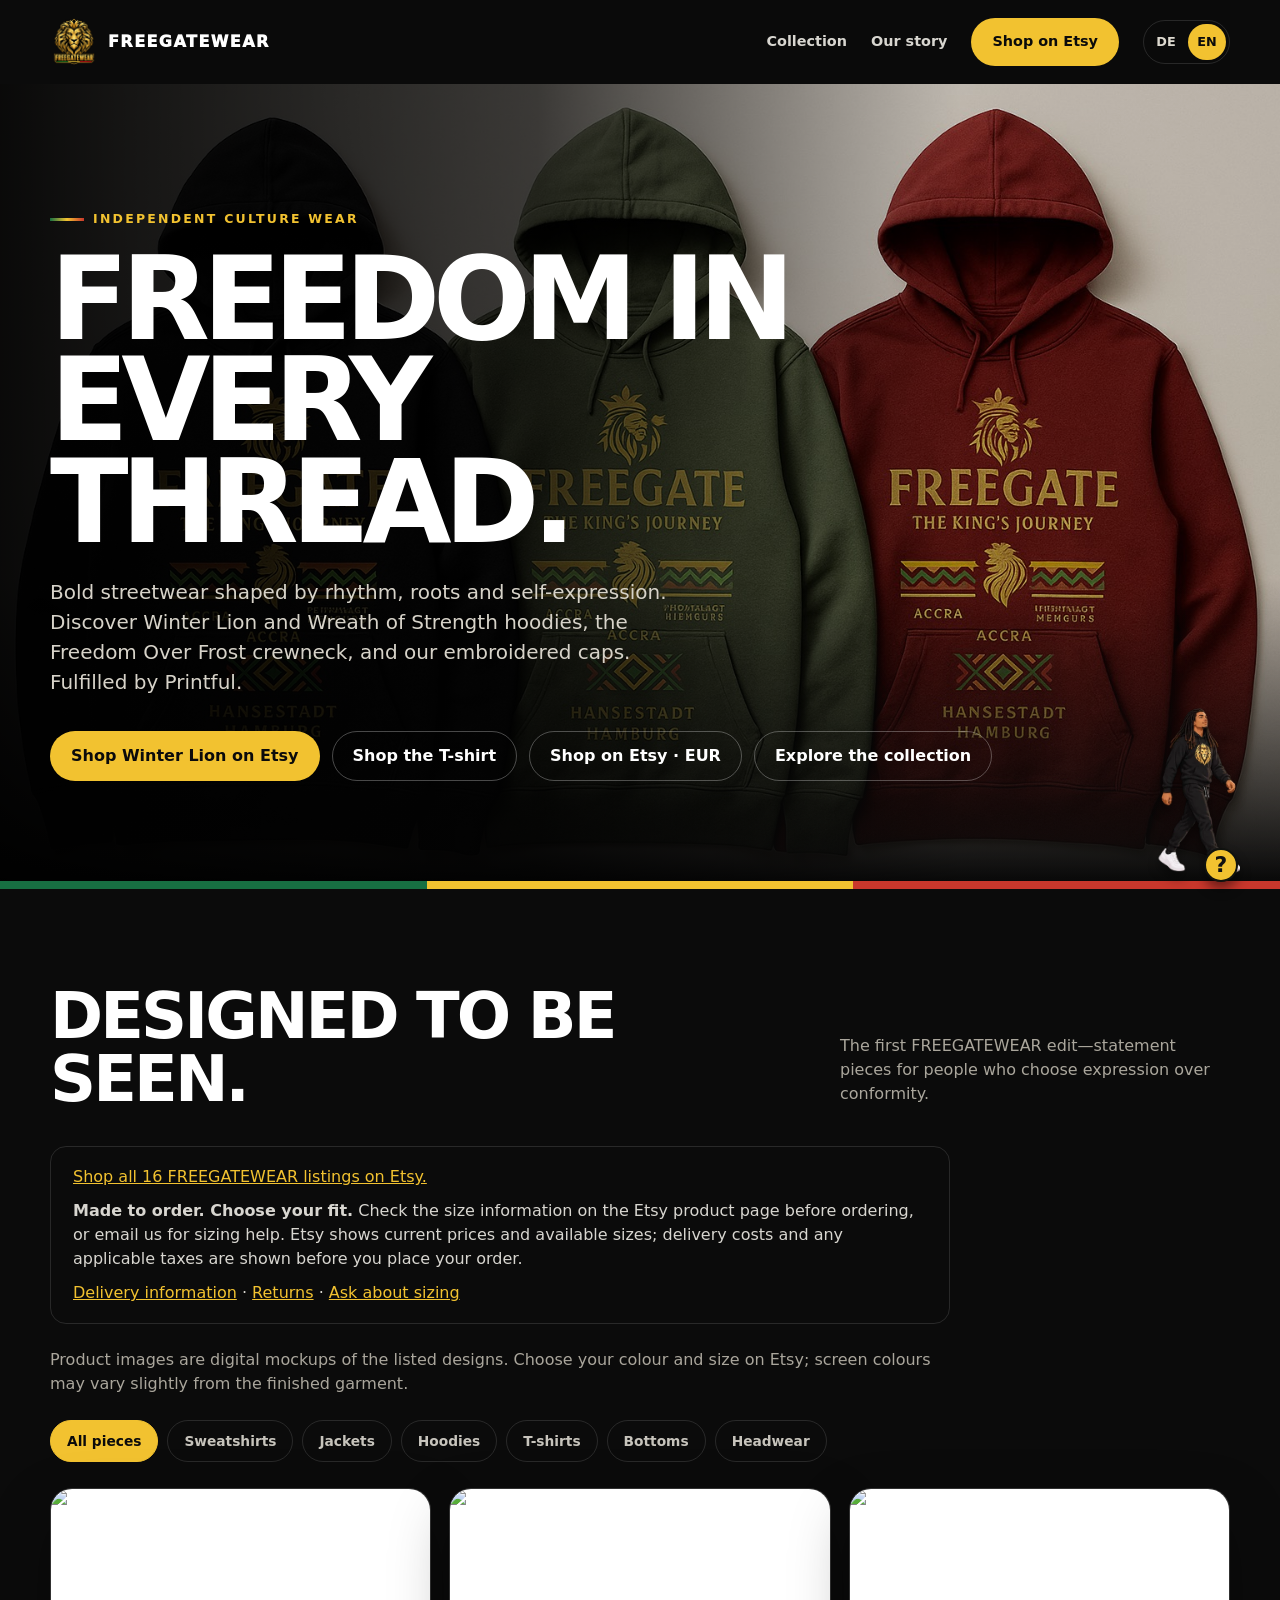
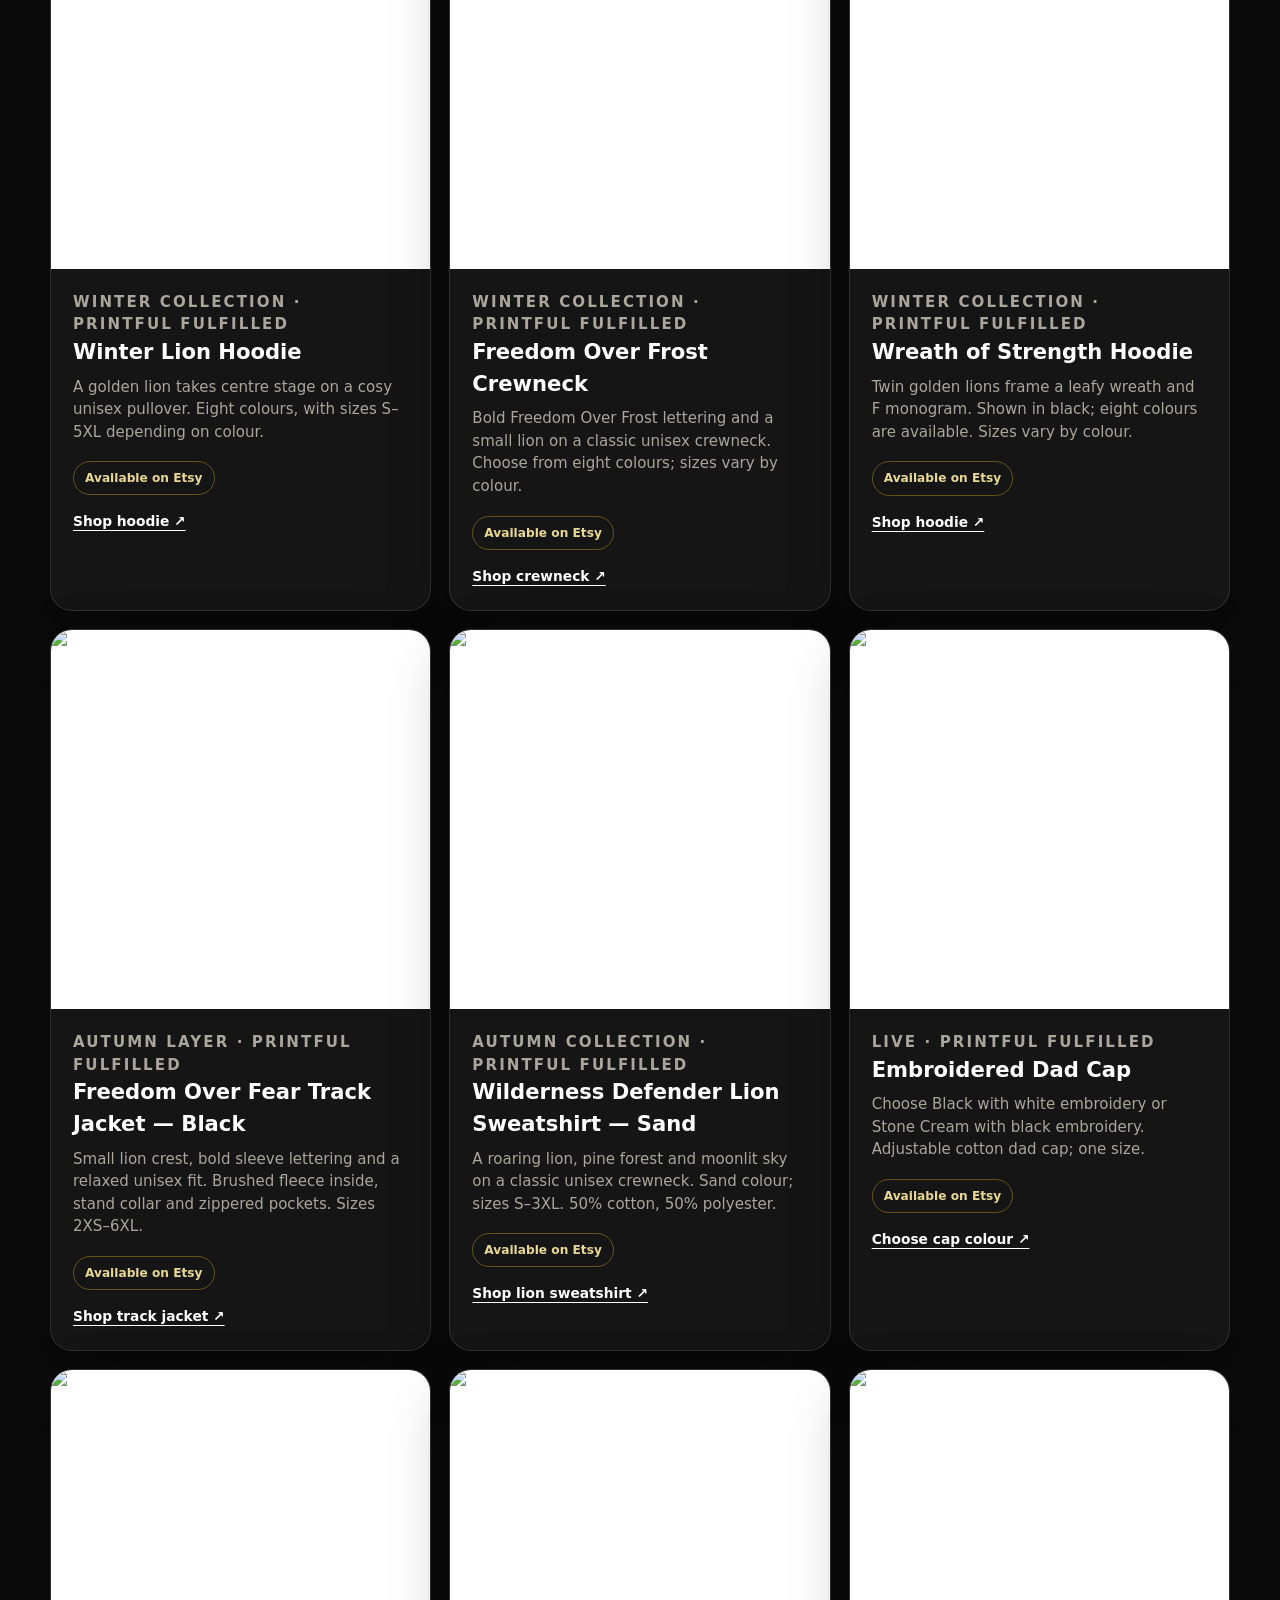
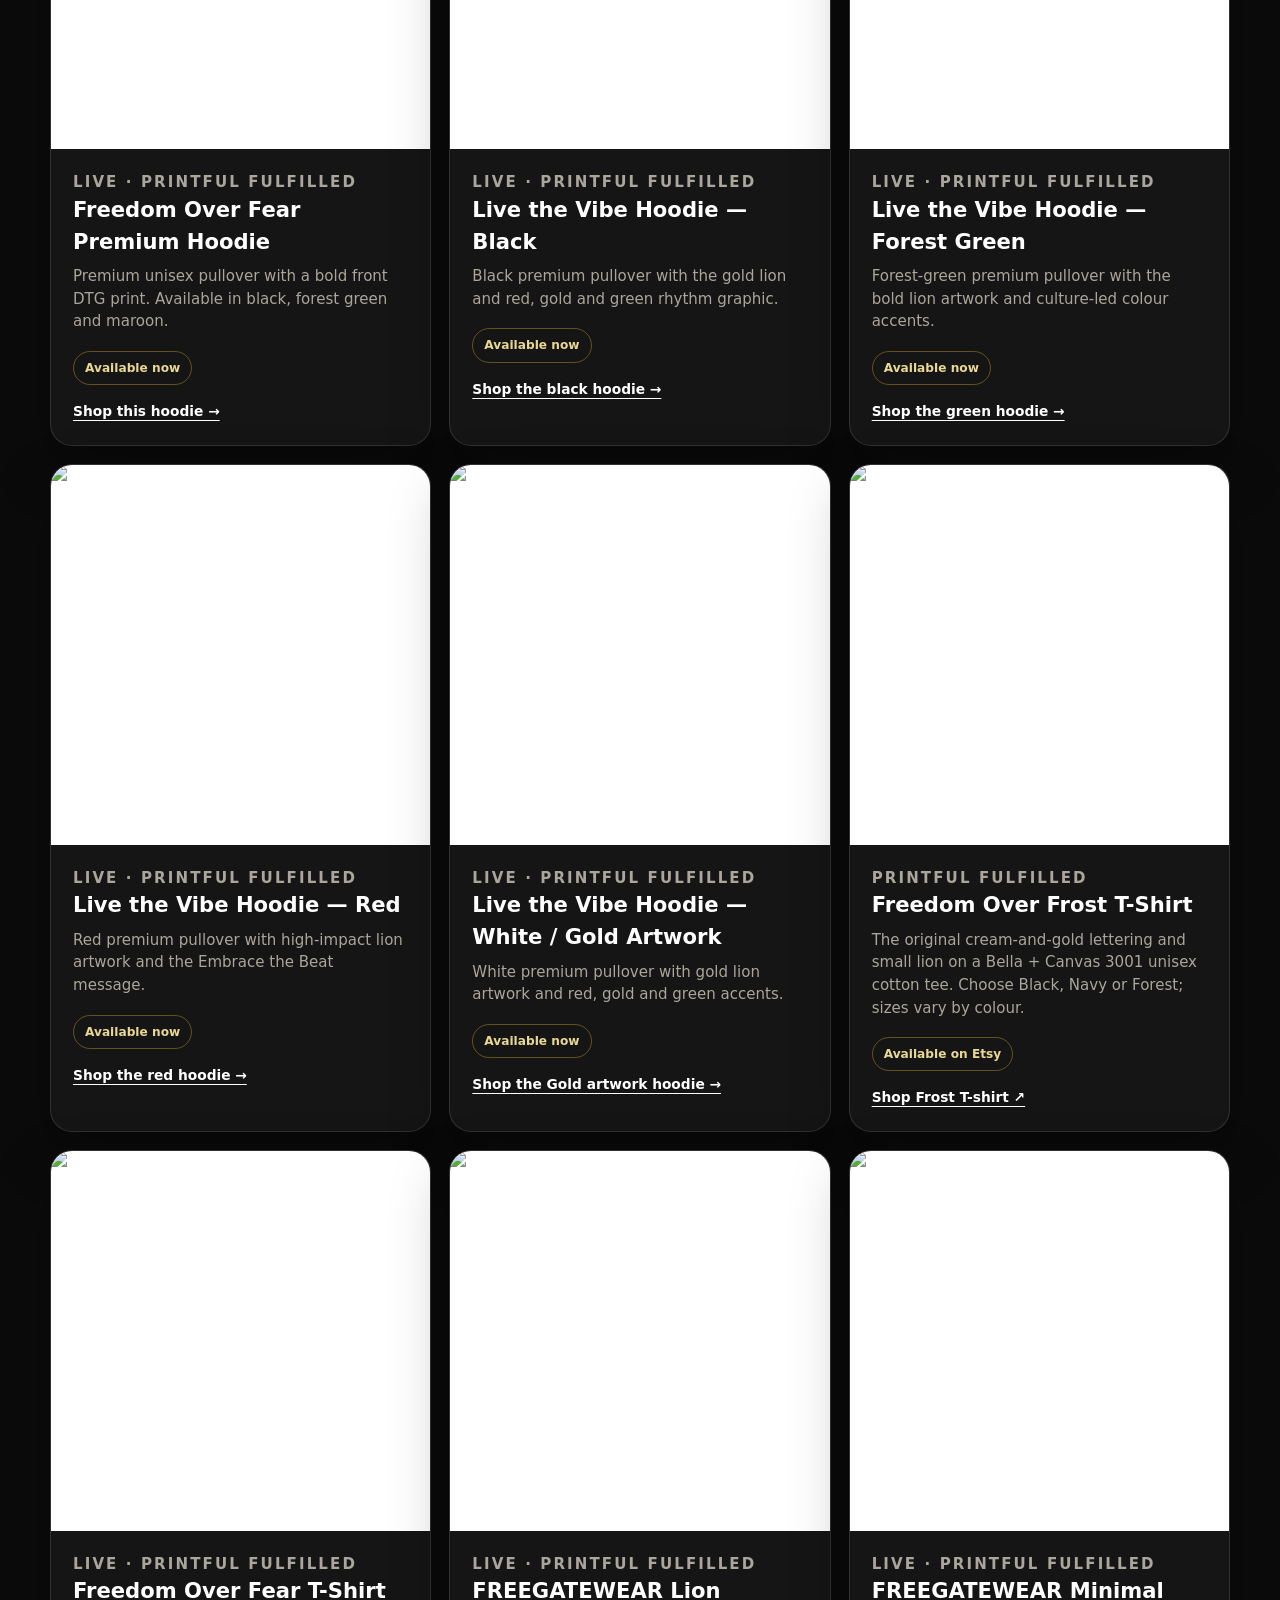
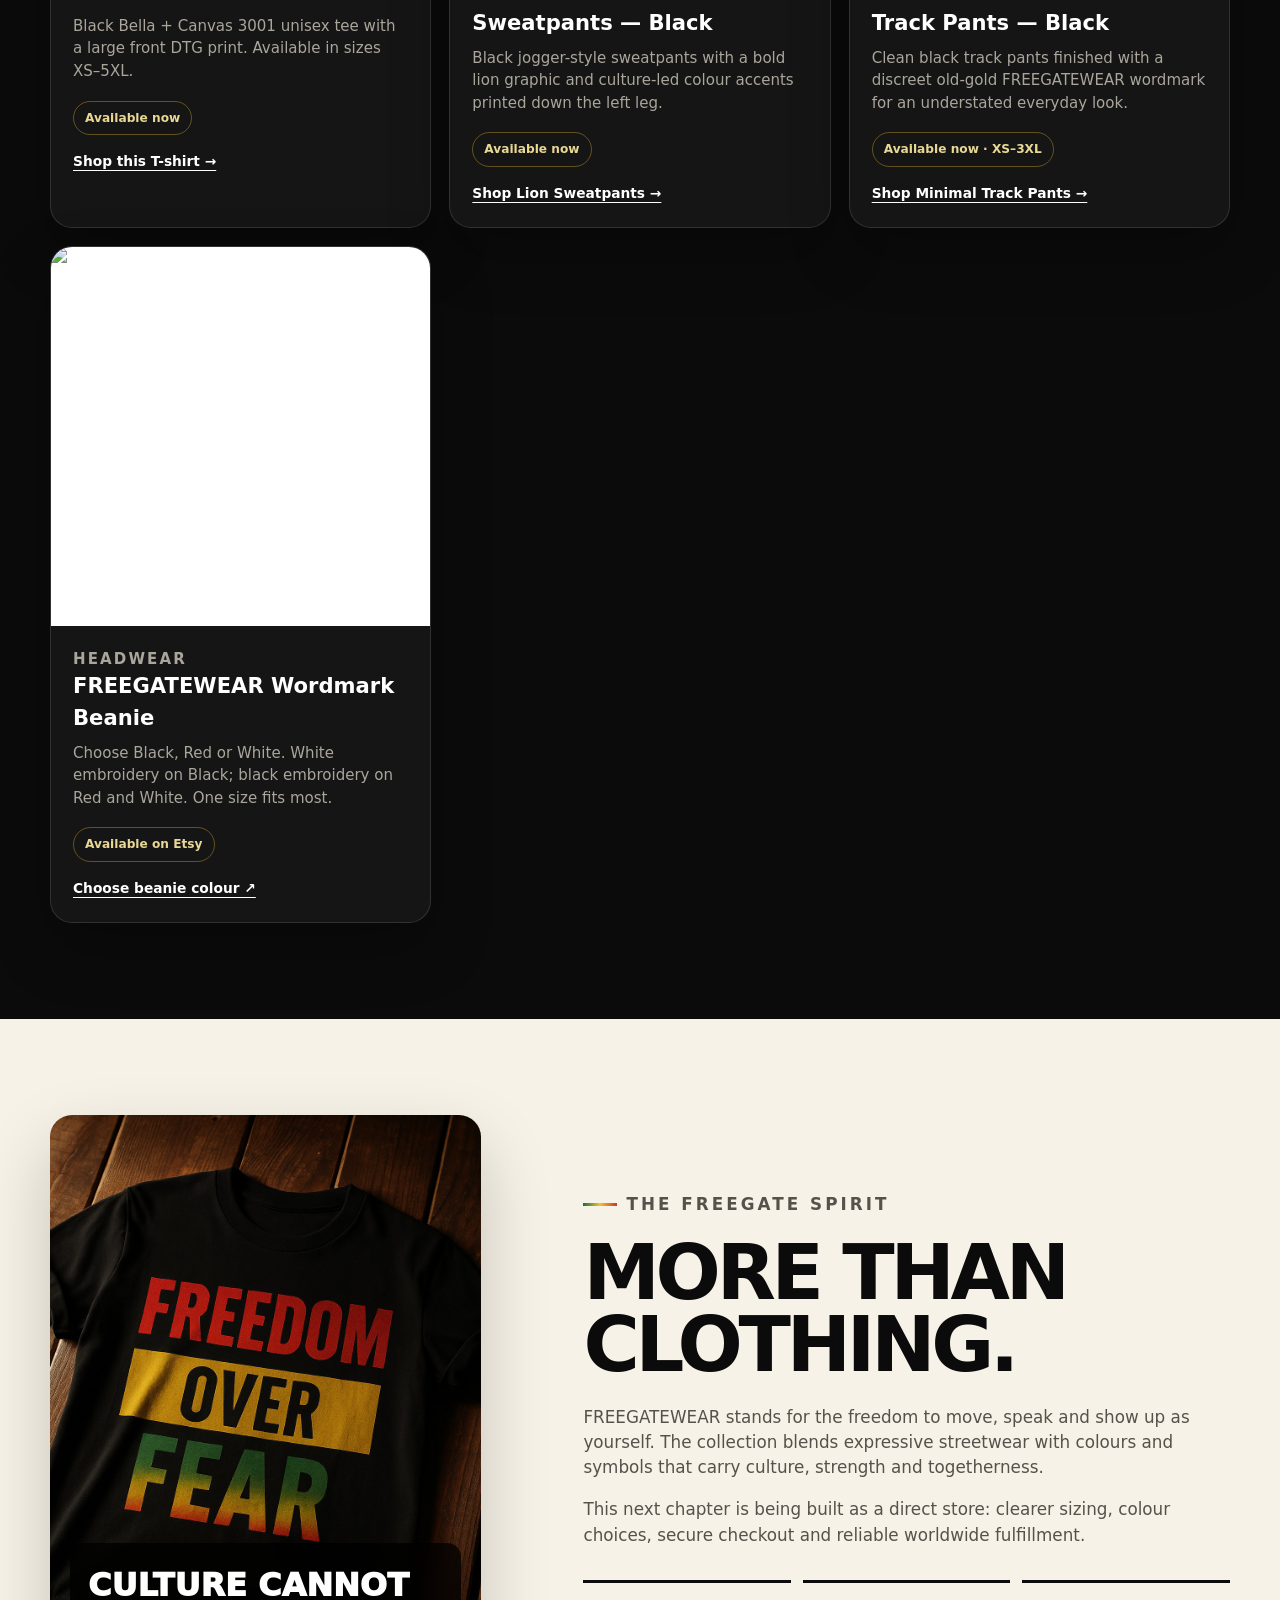
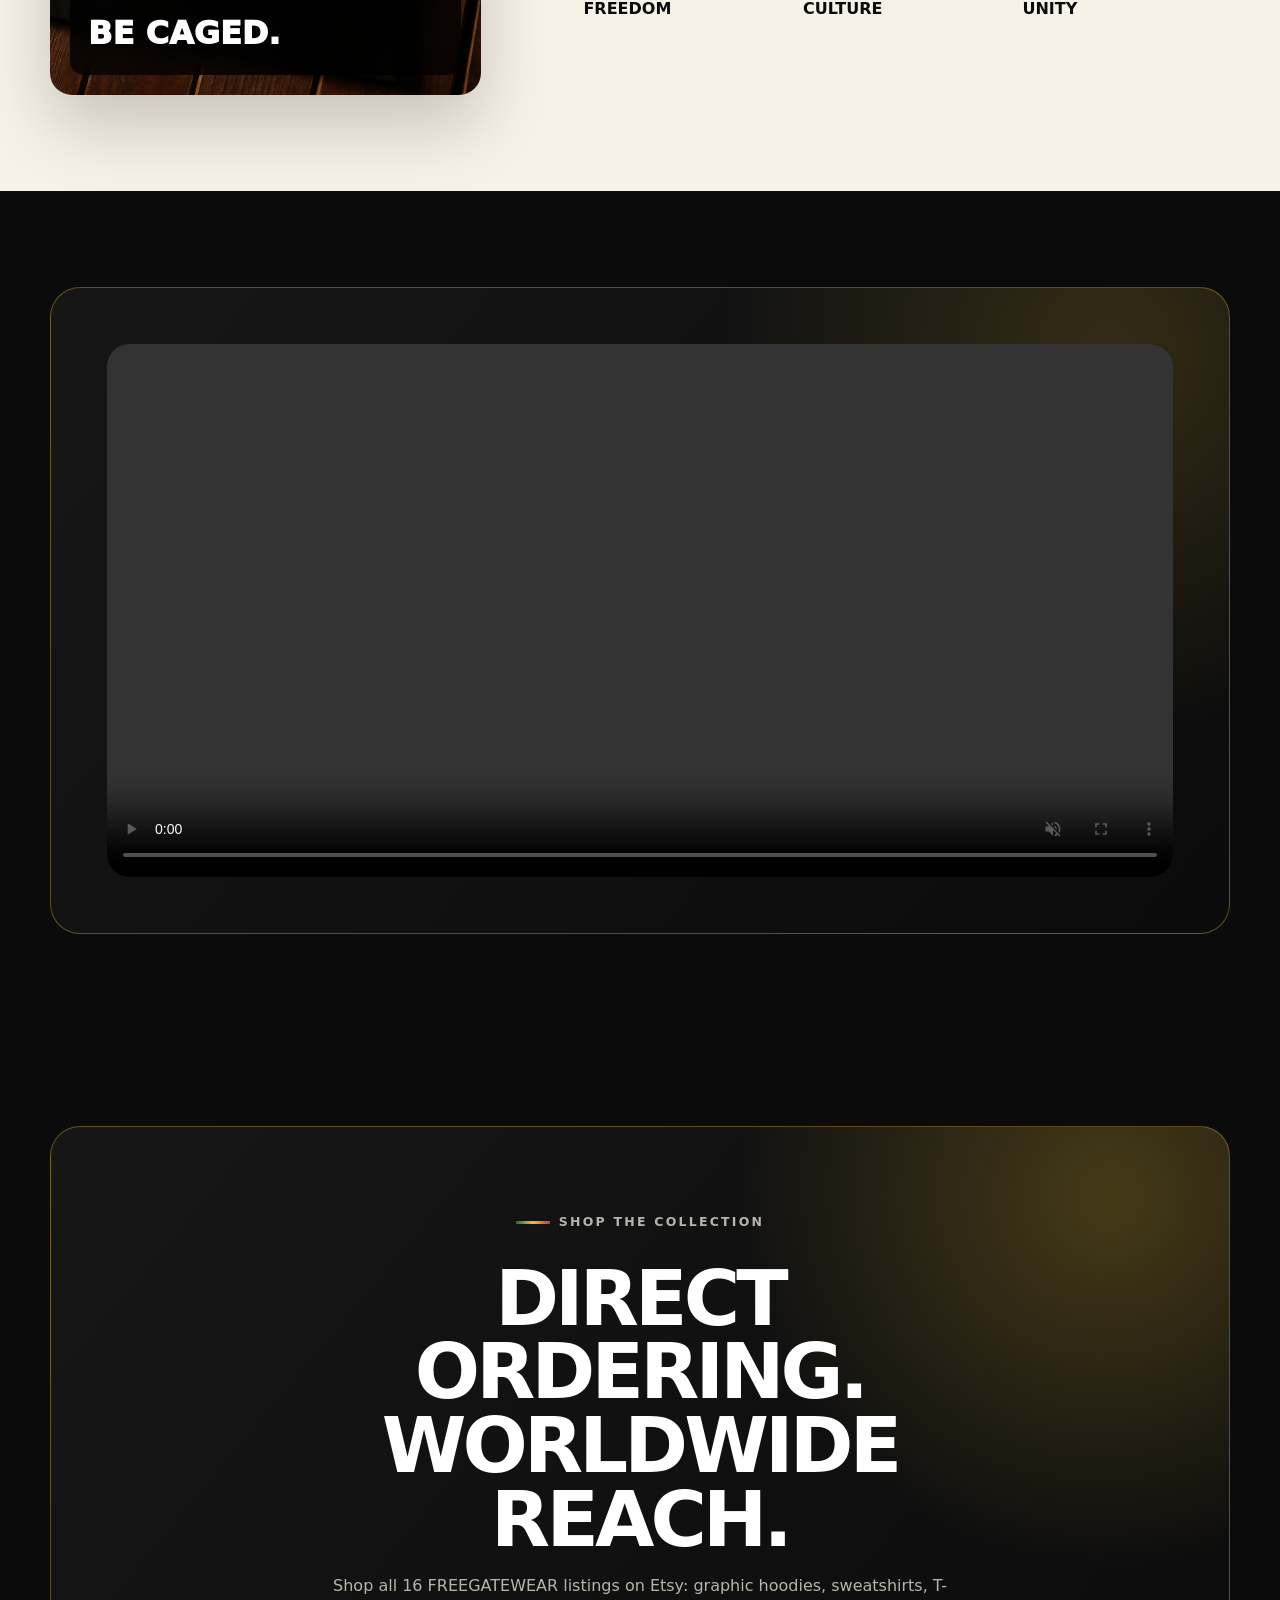
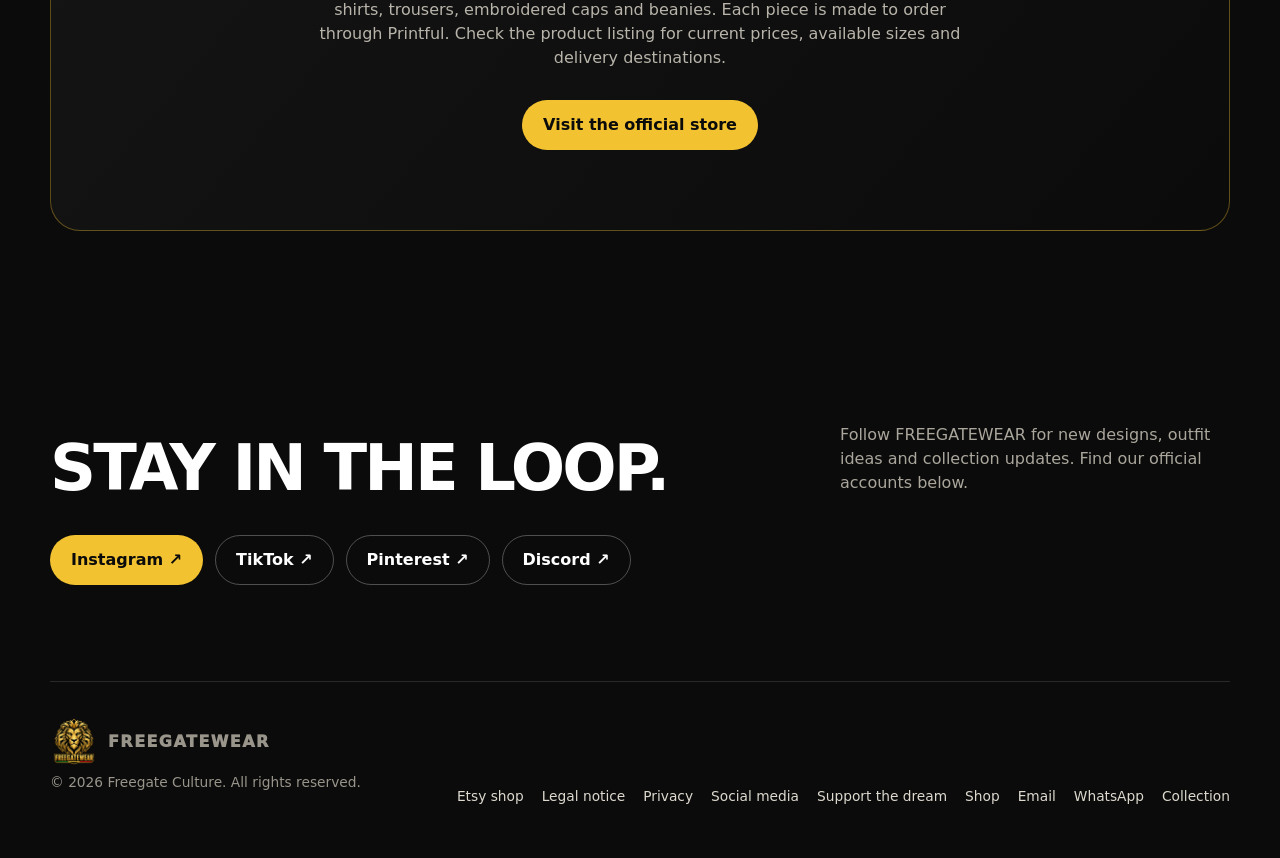
==== commit 5a778ec8: "Add Freedom Over Frost tee and consolidate headwear colour listings" ====
--- a/index.html
+++ b/index.html
@@ -196,7 +196,7 @@
         <h2>Designed to be seen.</h2>
         <p>The first FREEGATEWEAR edit—statement pieces for people who choose expression over conformity.</p>
       </div>
-      <div class="shopping-note"><p><a href="https://www.etsy.com/shop/FreegateWear" target="_blank" rel="noopener noreferrer">Shop all 19 FREEGATEWEAR listings on Etsy.</a></p><p><strong>Made to order. Choose your fit.</strong> Check the size information on the Etsy product page before ordering, or email us for sizing help. Etsy shows current prices and available sizes; delivery costs and any applicable taxes are shown before you place your order.</p><p><a href="https://www.etsy.com/shop/FreegateWear" target="_blank" rel="noopener">Delivery information</a> · <a href="https://www.etsy.com/shop/FreegateWear" target="_blank" rel="noopener">Returns</a> · <a href="mailto:freegateconnect@gmail.com">Ask about sizing</a></p></div>
+      <div class="shopping-note"><p><a href="https://www.etsy.com/shop/FreegateWear" target="_blank" rel="noopener noreferrer">Shop all 16 FREEGATEWEAR listings on Etsy.</a></p><p><strong>Made to order. Choose your fit.</strong> Check the size information on the Etsy product page before ordering, or email us for sizing help. Etsy shows current prices and available sizes; delivery costs and any applicable taxes are shown before you place your order.</p><p><a href="https://www.etsy.com/shop/FreegateWear" target="_blank" rel="noopener">Delivery information</a> · <a href="https://www.etsy.com/shop/FreegateWear" target="_blank" rel="noopener">Returns</a> · <a href="mailto:freegateconnect@gmail.com">Ask about sizing</a></p></div>
       <p class="catalogue-note" style="color:#aaa69c;max-width:900px;margin-bottom:24px">Product images are digital mockups of the listed designs. Choose your colour and size on Etsy; screen colours may vary slightly from the finished garment.</p>
       <div class="filters" aria-label="Filter collection">
         <button class="filter active" type="button" data-filter="all" aria-pressed="true">All pieces</button>
@@ -212,21 +212,22 @@
         <article class="product-card autumn-card" data-category="sweatshirts"><figure><img src="https://i.etsystatic.com/59865139/r/il/715d2f/8758755746/il_600x600.8758755746_g8k6.jpg" alt="FREEGATEWEAR Freedom Over Frost crewneck with cream lettering and a small lion" loading="lazy"></figure><div class="product-info"><p class="product-label">Winter collection · Printful fulfilled</p><h3>Freedom Over Frost Crewneck</h3><p>Bold Freedom Over Frost lettering and a small lion on a classic unisex crewneck. Choose from eight colours; sizes vary by colour.</p><span class="status">Available on Etsy</span><br><a class="product-action" href="https://www.etsy.com/listing/4605107089" target="_blank" rel="noopener noreferrer">Shop crewneck ↗</a></div></article>
         <article class="product-card autumn-card" data-category="hoodies"><figure><img src="https://i.etsystatic.com/59865139/r/il/b84f68/8804800165/il_600x600.8804800165_bxu4.jpg" alt="Black FREEGATEWEAR Wreath of Strength hoodie with twin golden lions, a leafy wreath and an F monogram" loading="lazy"></figure><div class="product-info"><p class="product-label">Winter collection · Printful fulfilled</p><h3>Wreath of Strength Hoodie</h3><p>Twin golden lions frame a leafy wreath and F monogram. Shown in black; eight colours are available. Sizes vary by colour.</p><span class="status">Available on Etsy</span><br><a class="product-action" href="https://www.etsy.com/listing/4604908598" target="_blank" rel="noopener noreferrer">Shop hoodie ↗</a></div></article>
         <article class="product-card autumn-card" data-category="jackets"><figure><img src="https://i.etsystatic.com/59865139/r/il/dfac97/8809288357/il_600x600.8809288357_9rew.jpg" alt="Black FREEGATEWEAR track jacket with a small lion chest crest and ivory Freedom Over Fear sleeve lettering" loading="lazy"></figure><div class="product-info"><p class="product-label">Autumn layer · Printful fulfilled</p><h3>Freedom Over Fear Track Jacket — Black</h3><p>Small lion crest, bold sleeve lettering and a relaxed unisex fit. Brushed fleece inside, stand collar and zippered pockets. Sizes 2XS–6XL.</p><span class="status">Available on Etsy</span><br><a class="product-action" href="https://www.etsy.com/listing/4605461688" target="_blank" rel="noopener noreferrer">Shop track jacket ↗</a></div></article>
-        <article class="product-card autumn-card" data-category="sweatshirts"><figure><img src="https://i.etsystatic.com/59865139/r/il/453ca1/8809294323/il_600x600.8809294323_me3k.jpg" alt="Sand FREEGATEWEAR Wilderness Defender crewneck sweatshirt with lion and forest artwork" loading="lazy"></figure><div class="product-info"><p class="product-label">Autumn collection · Printful fulfilled</p><h3>Wilderness Defender Lion Sweatshirt — Sand</h3><p>A roaring lion, pine forest and moonlit sky on a classic unisex crewneck. Sand colour; sizes S–3XL. 50% cotton, 50% polyester.</p><span class="status">Available on Etsy</span><br><a class="product-action" href="https://www.etsy.com/listing/4605462164" target="_blank" rel="noopener noreferrer">Shop lion sweatshirt ↗</a></div></article>
-        <article class="product-card cap-card" data-category="headwear"><figure><img src="https://i.etsystatic.com/59865139/r/il/1a1849/8761475708/il_600x600.8761475708_igv0.jpg" alt="FREEGATEWEAR embroidered dad cap in Black" loading="lazy"></figure><div class="product-info"><p class="product-label">Live · Printful fulfilled</p><h3>Embroidered Dad Cap — Black</h3><p>Black cotton dad cap with white FREEGATEWEAR embroidery. Adjustable buckle strap; one size.</p><span class="status">Available on Etsy</span><br><a class="product-action" href="https://www.etsy.com/listing/4605461756" target="_blank" rel="noopener noreferrer">Shop black cap ↗</a></div></article>
-        <article class="product-card cap-card" data-category="headwear"><figure><img src="https://i.etsystatic.com/59865139/r/il/4113a9/8761478920/il_600x600.8761478920_5msr.jpg" alt="FREEGATEWEAR embroidered dad cap in Forest Green" loading="lazy"></figure><div class="product-info"><p class="product-label">Live · Printful fulfilled</p><h3>Embroidered Dad Cap — Forest Green</h3><p>Deep spruce-green cotton dad cap with gold FREEGATEWEAR embroidery. Adjustable buckle strap; one size.</p><span class="status">Available on Etsy</span><br><a class="product-action" href="https://www.etsy.com/listing/4605442559" target="_blank" rel="noopener noreferrer">Shop forest green cap ↗</a></div></article>
-        <article class="product-card cap-card" data-category="headwear"><figure><img src="https://i.etsystatic.com/59865139/r/il/a14d43/8809291015/il_600x600.8809291015_g7so.jpg" alt="FREEGATEWEAR embroidered dad cap in Stone Cream" loading="lazy"></figure><div class="product-info"><p class="product-label">Live · Printful fulfilled</p><h3>Embroidered Dad Cap — Stone Cream</h3><p>Warm stone cream-beige cotton dad cap with black FREEGATEWEAR embroidery. Adjustable buckle strap; one size.</p><span class="status">Available on Etsy</span><br><a class="product-action" href="https://www.etsy.com/listing/4605442459" target="_blank" rel="noopener noreferrer">Shop stone cream cap ↗</a></div></article>
-        <article class="product-card" data-category="hoodies"><figure><img src="https://i.etsystatic.com/59865139/r/il/1f5b88/8761460724/il_600x600.8761460724_dqik.jpg" alt="Black FREEGATEWEAR Freedom Over Fear premium hoodie" loading="lazy"></figure><div class="product-info"><p class="product-label">Live · Printful fulfilled</p><h3>Freedom Over Fear Premium Hoodie</h3><p>Premium unisex pullover with a bold front DTG print. Available in black, forest green and maroon.</p><span class="status">Available now</span><br><a class="product-action" href="https://www.etsy.com/listing/4605459966" target="_blank" rel="noopener">Shop this hoodie →</a></div></article>
-                <article class="product-card" data-category="hoodies"><figure><img src="https://i.etsystatic.com/59865139/r/il/68573b/8809281017/il_600x600.8809281017_fjl3.jpg" alt="Black FREEGATE Live the Vibe lion hoodie" loading="lazy"></figure><div class="product-info"><p class="product-label">Live · Printful fulfilled</p><h3>Live the Vibe Hoodie — Black</h3><p>Black premium pullover with the gold lion and red, gold and green rhythm graphic.</p><span class="status">Available now</span><br><a class="product-action" href="https://www.etsy.com/listing/4605460814" target="_blank" rel="noopener">Shop the black hoodie →</a></div></article>
-        <article class="product-card" data-category="hoodies"><figure><img src="https://i.etsystatic.com/59865139/r/il/5ce684/8761469246/il_600x600.8761469246_nj31.jpg" alt="Forest-green FREEGATE Live the Vibe lion hoodie" loading="lazy"></figure><div class="product-info"><p class="product-label">Live · Printful fulfilled</p><h3>Live the Vibe Hoodie — Forest Green</h3><p>Forest-green premium pullover with the bold lion artwork and culture-led colour accents.</p><span class="status">Available now</span><br><a class="product-action" href="https://www.etsy.com/listing/4605460966" target="_blank" rel="noopener">Shop the green hoodie →</a></div></article>
-        <article class="product-card" data-category="hoodies"><figure><img src="https://i.etsystatic.com/59865139/r/il/137e2f/8761471214/il_600x600.8761471214_2e1v.jpg" alt="Red FREEGATE Live the Vibe lion hoodie" loading="lazy"></figure><div class="product-info"><p class="product-label">Live · Printful fulfilled</p><h3>Live the Vibe Hoodie — Red</h3><p>Red premium pullover with high-impact lion artwork and the Embrace the Beat message.</p><span class="status">Available now</span><br><a class="product-action" href="https://www.etsy.com/listing/4605461166" target="_blank" rel="noopener">Shop the red hoodie →</a></div></article>
-        <article class="product-card" data-category="hoodies"><figure><img src="https://i.etsystatic.com/59865139/r/il/ea4cf4/8761472580/il_600x600.8761472580_8ma4.jpg" alt="White FREEGATE Live the Vibe hoodie with gold lion artwork" loading="lazy"></figure><div class="product-info"><p class="product-label">Live · Printful fulfilled</p><h3>Live the Vibe Hoodie — White / Gold Artwork</h3><p>White premium pullover with gold lion artwork and red, gold and green accents.</p><span class="status">Available now</span><br><a class="product-action" href="https://www.etsy.com/listing/4605461312" target="_blank" rel="noopener">Shop the Gold artwork hoodie →</a></div></article>
-                                        <article class="product-card" data-category="tees"><figure><img src="https://i.etsystatic.com/59865139/r/il/0751f7/8778122146/il_600x600.8778122146_dpsf.jpg" alt="Black FREEGATEWEAR Freedom Over Fear unisex T-shirt" loading="lazy"></figure><div class="product-info"><p class="product-label">Live · Printful fulfilled</p><h3>Freedom Over Fear T-Shirt</h3><p>Black Bella + Canvas 3001 unisex tee with a large front DTG print. Available in sizes XS–5XL.</p><span class="status">Available now</span><br><a class="product-action" href="https://www.etsy.com/listing/4605461478" target="_blank" rel="noopener">Shop this T-shirt →</a></div></article>
+        <article class="product-card autumn-card" data-category="sweatshirts"><figure><img src="https://i.etsystatic.com/59865139/r/il/d1fa46/8783701938/il_794xN.8783701938_qq2x.jpg" alt="Sand FREEGATEWEAR Wilderness Defender crewneck sweatshirt with lion and forest artwork" loading="lazy"></figure><div class="product-info"><p class="product-label">Autumn collection · Printful fulfilled</p><h3>Wilderness Defender Lion Sweatshirt — Sand</h3><p>A roaring lion, pine forest and moonlit sky on a classic unisex crewneck. Sand colour; sizes S–3XL. 50% cotton, 50% polyester.</p><span class="status">Available on Etsy</span><br><a class="product-action" href="https://www.etsy.com/listing/4605462164" target="_blank" rel="noopener noreferrer">Shop lion sweatshirt ↗</a></div></article>
+        <article class="product-card cap-card" data-category="headwear"><figure><img src="https://i.etsystatic.com/59865139/r/il/1a1849/8761475708/il_600x600.8761475708_igv0.jpg" alt="FREEGATEWEAR embroidered dad cap in Black" loading="lazy"></figure><div class="product-info"><p class="product-label">Live · Printful fulfilled</p><h3>Embroidered Dad Cap</h3><p>Choose Black with white embroidery or Stone Cream with black embroidery. Adjustable cotton dad cap; one size.</p><span class="status">Available on Etsy</span><br><a class="product-action" href="https://www.etsy.com/listing/4605461756" target="_blank" rel="noopener noreferrer">Choose cap colour ↗</a></div></article>
+        
+        
+        <article class="product-card" data-category="hoodies"><figure><img src="https://i.etsystatic.com/59865139/r/il/a51c9b/8831505215/il_794xN.8831505215_19af.jpg" alt="Black FREEGATEWEAR Freedom Over Fear premium hoodie" loading="lazy"></figure><div class="product-info"><p class="product-label">Live · Printful fulfilled</p><h3>Freedom Over Fear Premium Hoodie</h3><p>Premium unisex pullover with a bold front DTG print. Available in black, forest green and maroon.</p><span class="status">Available now</span><br><a class="product-action" href="https://www.etsy.com/listing/4605459966" target="_blank" rel="noopener">Shop this hoodie →</a></div></article>
+                <article class="product-card" data-category="hoodies"><figure><img src="https://i.etsystatic.com/59865139/r/il/47408d/8830210813/il_794xN.8830210813_seeh.jpg" alt="Black FREEGATE Live the Vibe lion hoodie" loading="lazy"></figure><div class="product-info"><p class="product-label">Live · Printful fulfilled</p><h3>Live the Vibe Hoodie — Black</h3><p>Black premium pullover with the gold lion and red, gold and green rhythm graphic.</p><span class="status">Available now</span><br><a class="product-action" href="https://www.etsy.com/listing/4605460814" target="_blank" rel="noopener">Shop the black hoodie →</a></div></article>
+        <article class="product-card" data-category="hoodies"><figure><img src="https://i.etsystatic.com/59865139/r/il/f00620/8830213193/il_794xN.8830213193_jk5v.jpg" alt="Forest-green FREEGATE Live the Vibe lion hoodie" loading="lazy"></figure><div class="product-info"><p class="product-label">Live · Printful fulfilled</p><h3>Live the Vibe Hoodie — Forest Green</h3><p>Forest-green premium pullover with the bold lion artwork and culture-led colour accents.</p><span class="status">Available now</span><br><a class="product-action" href="https://www.etsy.com/listing/4605460966" target="_blank" rel="noopener">Shop the green hoodie →</a></div></article>
+        <article class="product-card" data-category="hoodies"><figure><img src="https://i.etsystatic.com/59865139/r/il/4fc97c/8782388780/il_794xN.8782388780_9m8x.jpg" alt="Red FREEGATE Live the Vibe lion hoodie" loading="lazy"></figure><div class="product-info"><p class="product-label">Live · Printful fulfilled</p><h3>Live the Vibe Hoodie — Red</h3><p>Red premium pullover with high-impact lion artwork and the Embrace the Beat message.</p><span class="status">Available now</span><br><a class="product-action" href="https://www.etsy.com/listing/4605461166" target="_blank" rel="noopener">Shop the red hoodie →</a></div></article>
+        <article class="product-card" data-category="hoodies"><figure><img src="https://i.etsystatic.com/59865139/r/il/ae92d2/8831500423/il_794xN.8831500423_c418.jpg" alt="White FREEGATE Live the Vibe hoodie with gold lion artwork" loading="lazy"></figure><div class="product-info"><p class="product-label">Live · Printful fulfilled</p><h3>Live the Vibe Hoodie — White / Gold Artwork</h3><p>White premium pullover with gold lion artwork and red, gold and green accents.</p><span class="status">Available now</span><br><a class="product-action" href="https://www.etsy.com/listing/4605461312" target="_blank" rel="noopener">Shop the Gold artwork hoodie →</a></div></article>
+                                        <article class="product-card" data-category="tees"><figure><img src="https://i.etsystatic.com/59865139/r/il/4ea39f/8787392544/il_794xN.8787392544_rmf0.jpg" alt="Black FREEGATEWEAR Freedom Over Frost T-shirt with cream-and-gold lettering and a small lion" loading="lazy"></figure><div class="product-info"><p class="product-label">Printful fulfilled</p><h3>Freedom Over Frost T-Shirt</h3><p>The original cream-and-gold lettering and small lion on a Bella + Canvas 3001 unisex cotton tee. Choose Black, Navy or Forest; sizes vary by colour.</p><span class="status">Available on Etsy</span><br><a class="product-action" href="https://www.etsy.com/listing/4608618428" target="_blank" rel="noopener noreferrer">Shop Frost T-shirt ↗</a></div></article>
+        <article class="product-card" data-category="tees"><figure><img src="https://i.etsystatic.com/59865139/r/il/0751f7/8778122146/il_600x600.8778122146_dpsf.jpg" alt="Black FREEGATEWEAR Freedom Over Fear unisex T-shirt" loading="lazy"></figure><div class="product-info"><p class="product-label">Live · Printful fulfilled</p><h3>Freedom Over Fear T-Shirt</h3><p>Black Bella + Canvas 3001 unisex tee with a large front DTG print. Available in sizes XS–5XL.</p><span class="status">Available now</span><br><a class="product-action" href="https://www.etsy.com/listing/4605461478" target="_blank" rel="noopener">Shop this T-shirt →</a></div></article>
         <article class="product-card" data-category="bottoms"><figure><img src="https://i.etsystatic.com/59865139/r/il/1ac98e/8761465798/il_600x600.8761465798_eqng.jpg" alt="Black FREEGATEWEAR Lion Sweatpants with lion leg print"></figure><div class="product-info"><p class="product-label">Live · Printful fulfilled</p><h3>FREEGATEWEAR Lion Sweatpants — Black</h3><p>Black jogger-style sweatpants with a bold lion graphic and culture-led colour accents printed down the left leg.</p><span class="status">Available now</span><br><a class="product-action" href="https://www.etsy.com/listing/4605460616" target="_blank" rel="noopener">Shop Lion Sweatpants →</a></div></article>
-        <article class="product-card" data-category="bottoms"><figure><img src="https://i.etsystatic.com/59865139/r/il/437a69/8761464634/il_600x600.8761464634_rs07.jpg" alt="Black FREEGATEWEAR Minimal Track Pants with a small old-gold wordmark"></figure><div class="product-info"><p class="product-label">Live · Printful fulfilled</p><h3>FREEGATEWEAR Minimal Track Pants — Black</h3><p>Clean black track pants finished with a discreet old-gold FREEGATEWEAR wordmark for an understated everyday look.</p><span class="status">Available now · XS–3XL</span><br><a class="product-action" href="https://www.etsy.com/listing/4605460464" target="_blank" rel="noopener">Shop Minimal Track Pants →</a></div></article>
-        <article class="product-card" data-category="headwear"><figure><img src="https://i.etsystatic.com/59865139/r/il/4ab482/8761515774/il_600x600.8761515774_gp12.jpg" alt="Red FREEGATEWEAR beanie with black embroidered wordmark"></figure><div class="product-info"><p class="product-label">Headwear</p><h3>FREEGATEWEAR Wordmark Beanie — Red</h3><p>Red knit beanie with a black embroidered wordmark. One size fits most.</p><span class="status">Available on Etsy</span><br><a class="product-action" href="https://www.etsy.com/listing/4605441169" target="_blank" rel="noopener noreferrer">Shop red beanie ↗</a></div></article>
-        <article class="product-card" data-category="headwear"><figure><img src="https://i.etsystatic.com/59865139/r/il/40e6ec/8809276029/il_600x600.8809276029_o2w2.jpg" alt="Black FREEGATEWEAR beanie with white embroidered wordmark"></figure><div class="product-info"><p class="product-label">Headwear</p><h3>FREEGATEWEAR Wordmark Beanie — Black</h3><p>Black knit beanie with a white embroidered wordmark. One size fits most.</p><span class="status">Available on Etsy</span><br><a class="product-action" href="https://www.etsy.com/listing/4605440741" target="_blank" rel="noopener noreferrer">Shop black beanie ↗</a></div></article>
-        <article class="product-card" data-category="headwear"><figure><img src="https://i.etsystatic.com/59865139/r/il/b00f9d/8809277487/il_600x600.8809277487_hed6.jpg" alt="White FREEGATEWEAR beanie with black embroidered wordmark"></figure><div class="product-info"><p class="product-label">Headwear</p><h3>FREEGATEWEAR Wordmark Beanie — White</h3><p>White knit beanie with a black embroidered wordmark. One size fits most.</p><span class="status">Available on Etsy</span><br><a class="product-action" href="https://www.etsy.com/listing/4605460306" target="_blank" rel="noopener noreferrer">Shop white beanie ↗</a></div></article>
+        <article class="product-card" data-category="bottoms"><figure><img src="https://i.etsystatic.com/59865139/r/il/934e70/8829267229/il_fullxfull.8829267229_q0mm.jpg" alt="Black FREEGATEWEAR Minimal Track Pants with a small old-gold wordmark"></figure><div class="product-info"><p class="product-label">Live · Printful fulfilled</p><h3>FREEGATEWEAR Minimal Track Pants — Black</h3><p>Clean black track pants finished with a discreet old-gold FREEGATEWEAR wordmark for an understated everyday look.</p><span class="status">Available now · XS–3XL</span><br><a class="product-action" href="https://www.etsy.com/listing/4605460464" target="_blank" rel="noopener">Shop Minimal Track Pants →</a></div></article>
+        
+        <article class="product-card" data-category="headwear"><figure><img src="https://i.etsystatic.com/59865139/r/il/40e6ec/8809276029/il_600x600.8809276029_o2w2.jpg" alt="Black FREEGATEWEAR beanie with white embroidered wordmark"></figure><div class="product-info"><p class="product-label">Headwear</p><h3>FREEGATEWEAR Wordmark Beanie</h3><p>Choose Black, Red or White. White embroidery on Black; black embroidery on Red and White. One size fits most.</p><span class="status">Available on Etsy</span><br><a class="product-action" href="https://www.etsy.com/listing/4605440741" target="_blank" rel="noopener noreferrer">Choose beanie colour ↗</a></div></article>
+        
       </div>
     </section>
     <section class="manifesto-wrap" id="story">
@@ -244,7 +245,7 @@
       </div>
     </section>
     <section class="section" id="launch">
-      <div class="launch-panel"><p class="eyebrow">Shop the collection</p><h2>Direct ordering. Worldwide reach.</h2><p>Shop all 19 FREEGATEWEAR listings on Etsy: graphic hoodies, sweatshirts, T-shirts, trousers, embroidered caps and beanies. Each piece is made to order through Printful. Check the product listing for current prices, available sizes and delivery destinations.</p><a class="button" href="https://www.etsy.com/shop/FreegateWear" target="_blank" rel="noopener">Visit the official store</a></div>
+      <div class="launch-panel"><p class="eyebrow">Shop the collection</p><h2>Direct ordering. Worldwide reach.</h2><p>Shop all 16 FREEGATEWEAR listings on Etsy: graphic hoodies, sweatshirts, T-shirts, trousers, embroidered caps and beanies. Each piece is made to order through Printful. Check the product listing for current prices, available sizes and delivery destinations.</p><a class="button" href="https://www.etsy.com/shop/FreegateWear" target="_blank" rel="noopener">Visit the official store</a></div>
     </section>
     <section class="section" id="community" aria-label="FREEGATEWEAR social media">
       <div class="section-head"><h2>Stay in the loop.</h2><p>Follow FREEGATEWEAR for new designs, outfit ideas and collection updates. Find our official accounts below.</p></div>
@@ -266,7 +267,7 @@
     filters.forEach((filter)=>{filter.addEventListener("click",()=>{const selected=filter.dataset.filter;filters.forEach((item)=>{const active=item===filter;item.classList.toggle("active",active);item.setAttribute("aria-pressed",String(active));});products.forEach((product)=>{product.hidden=selected!=="all"&&product.dataset.category!==selected;});});});
     document.getElementById("year").textContent=new Date().getFullYear();
   </script>
-<script type="application/json" id="german-translations">{"FREEGATEWEAR | Freedom in Every Thread":"FREEGATEWEAR | Freiheit in jedem Faden","Skip to products":"Zu den Produkten springen","Collection":"Kollektion","Our story":"Unsere Geschichte","Shop now":"Zum Shop","Independent culture wear":"Unabhängige Streetwear mit kulturellen Wurzeln","Freedom in every thread.":"Freiheit in jedem Faden.","Bold streetwear shaped by rhythm, roots and self-expression. Discover Winter Lion and Wreath of Strength hoodies, the Freedom Over Frost crewneck, and our embroidered caps. Fulfilled by Printful.":"Ausdrucksstarke Streetwear, geprägt von Rhythmus, Wurzeln und Persönlichkeit. Entdecke unsere Winter Lion und Wreath of Strength Hoodies, das Freedom Over Frost Sweatshirt und bestickte Caps. Produktion und Versand erfolgen durch Printful.","Shop Winter Lion hoodie · $49.99":"Winter Lion Hoodie kaufen · 49,99 USD","Shop the T-shirt":"T-Shirt kaufen","Explore the collection":"Kollektion entdecken","Designed to be seen.":"Designs, die auffallen.","The first FREEGATEWEAR edit—statement pieces for people who choose expression over conformity.":"Die erste FREEGATEWEAR Auswahl: markante Styles für Menschen, die ihren eigenen Ausdruck leben.","Made to order. Choose your fit.":"Auf Bestellung gefertigt. Finde deine Größe.","Delivery information":"Lieferinformationen","Returns":"Rücksendungen","Ask about sizing":"Fragen zur Größe","All pieces":"Alle Artikel","Sweatshirts":"Sweatshirts","Jackets":"Jacken","Hoodies":"Hoodies","T-shirts":"T-Shirts","Bottoms":"Hosen","Headwear":"Caps & Mützen","Winter collection · Printful fulfilled":"Winterkollektion · Fertigung durch Printful","A golden lion takes centre stage on a cosy unisex pullover. Eight colours, with sizes S–5XL depending on colour.":"Ein goldener Löwe steht im Mittelpunkt dieses gemütlichen Unisex-Hoodies. Acht Farben, je nach Farbe in den Größen S–5XL.","Available now · $49.99 USD":"Jetzt erhältlich · 49,99 USD","Shop hoodie ↗":"Hoodie kaufen ↗","Bold Freedom Over Frost lettering and a small lion on a classic unisex crewneck. Choose from eight colours; sizes vary by colour.":"Markanter Freedom Over Frost Schriftzug und ein kleiner Löwe auf einem klassischen Unisex-Sweatshirt. Acht Farben zur Auswahl; Größen variieren je nach Farbe.","Available now · $39.99 USD":"Jetzt erhältlich · 39,99 USD","Shop crewneck ↗":"Sweatshirt kaufen ↗","Twin golden lions frame a leafy wreath and F monogram. Sand leads the collection, with eight colours available. Sizes vary by colour.":"Zwei goldene Löwen umrahmen einen Blätterkranz mit F-Monogramm. Hier in Sand gezeigt, insgesamt in acht Farben erhältlich. Größen variieren je nach Farbe.","Autumn layer · Printful fulfilled":"Für den Herbst · Fertigung durch Printful","Freedom Over Fear Track Jacket — Black":"Freedom Over Fear Trainingsjacke — Schwarz","Small lion crest, bold sleeve lettering and a relaxed unisex fit. Brushed fleece inside, stand collar and zippered pockets. Sizes 2XS–6XL.":"Kleines Löwenemblem, markanter Ärmelschriftzug und lockere Unisex-Passform. Innen angerautes Fleece, Stehkragen und Reißverschlusstaschen. Größen 2XS–6XL.","Available now · $119.99 USD":"Jetzt erhältlich · 119,99 USD","Shop track jacket ↗":"Trainingsjacke kaufen ↗","Autumn collection · Printful fulfilled":"Herbstkollektion · Fertigung durch Printful","Wilderness Defender Lion Sweatshirt — Sand":"Wilderness Defender Löwen-Sweatshirt — Sand","A roaring lion, pine forest and moonlit sky on a classic unisex crewneck. Sand colour; sizes S–3XL. 50% cotton, 50% polyester.":"Ein brüllender Löwe, Nadelwald und Mondhimmel auf einem klassischen Unisex-Sweatshirt. Farbe Sand; Größen S–3XL. 50 % Baumwolle, 50 % Polyester.","Shop lion sweatshirt ↗":"Löwen-Sweatshirt kaufen ↗","Live · Printful fulfilled":"Erhältlich · Fertigung durch Printful","Embroidered Dad Cap — Black":"Bestickte Dad Cap — Schwarz","Black cotton dad cap with white FREEGATEWEAR embroidery. Adjustable buckle strap; one size.":"Schwarze Dad Cap aus Baumwolle mit weißer FREEGATEWEAR Stickerei. Verstellbarer Riemen mit Schnalle; Einheitsgröße.","Available now · $29.99":"Jetzt erhältlich · 29,99 USD","Shop black cap ↗":"Schwarze Cap kaufen ↗","Embroidered Dad Cap — Forest Green":"Bestickte Dad Cap — Waldgrün","Deep spruce-green cotton dad cap with gold FREEGATEWEAR embroidery. Adjustable buckle strap; one size.":"Dunkelgrüne Dad Cap aus Baumwolle mit goldener FREEGATEWEAR Stickerei. Verstellbarer Riemen mit Schnalle; Einheitsgröße.","Shop forest green cap ↗":"Waldgrüne Cap kaufen ↗","Embroidered Dad Cap — Stone Cream":"Bestickte Dad Cap — Steincreme","Warm stone cream-beige cotton dad cap with black FREEGATEWEAR embroidery. Adjustable buckle strap; one size.":"Cremebeige Dad Cap aus Baumwolle mit schwarzer FREEGATEWEAR Stickerei. Verstellbarer Riemen mit Schnalle; Einheitsgröße.","Shop stone cream cap ↗":"Cremefarbene Cap kaufen ↗","Premium unisex pullover with a bold front DTG print. Available in black, forest green and maroon for $36.50.":"Unisex-Hoodie mit markantem DTG-Druck auf der Vorderseite. In Schwarz, Waldgrün und Bordeaux für 36,50 USD erhältlich.","Available now":"Jetzt erhältlich","Shop this hoodie →":"Diesen Hoodie kaufen →","Roots & Culture Pullovers":"Roots & Culture Hoodies","Statement hoodies in grounded colours with bold heritage-inspired graphics.":"Markante Hoodies in erdigen Farben mit ausdrucksstarken, kulturell inspirierten Motiven.","Returning at launch":"Zum Launch wieder geplant","Live the Vibe Hoodie — Black":"Live the Vibe Hoodie — Schwarz","Black premium pullover with the gold lion and red, gold and green rhythm graphic. $36.50.":"Schwarzer Hoodie mit goldenem Löwen und Rhythmusmotiv in Rot, Gold und Grün. 36,50 USD.","Shop the black hoodie →":"Schwarzen Hoodie kaufen →","Live the Vibe Hoodie — Forest Green":"Live the Vibe Hoodie — Waldgrün","Forest-green premium pullover with the bold lion artwork and culture-led colour accents. $33.00.":"Waldgrüner Hoodie mit markantem Löwenmotiv und kulturell inspirierten Farbakzenten. 33,00 USD.","Shop the green hoodie →":"Grünen Hoodie kaufen →","Live the Vibe Hoodie — Red":"Live the Vibe Hoodie — Rot","Red premium pullover with high-impact lion artwork and the Embrace the Beat message. $33.00.":"Roter Hoodie mit ausdrucksstarkem Löwenmotiv und dem Schriftzug Embrace the Beat. 33,00 USD.","Shop the red hoodie →":"Roten Hoodie kaufen →","Live the Vibe Hoodie — Gold":"Live the Vibe Hoodie — Gold","Gold premium pullover with a statement lion print and rich pan-African colour energy. $36.50.":"Goldfarbener Hoodie mit markantem Löwendruck und kräftigen panafrikanischen Farben. 36,50 USD.","Shop the gold hoodie →":"Goldfarbenen Hoodie kaufen →","T-shirt concept":"T-Shirt-Entwurf","Crowned Lion — Green":"Crowned Lion — Grün","Green tee concept with a bold gold crowned lion.":"Grüner T-Shirt-Entwurf mit einem markanten goldenen Löwen mit Krone.","Design preview · not yet for sale":"Designvorschau · noch nicht erhältlich","Freegate Lion — Yellow":"Freegate Lion — Gelb","Yellow tee concept with a black lion and FREEGATE lettering.":"Gelber T-Shirt-Entwurf mit schwarzem Löwen und FREEGATE Schriftzug.","Flag Lion — Black":"Flag Lion — Schwarz","Black tee concept with a lion over green, gold and red stripes.":"Schwarzer T-Shirt-Entwurf mit einem Löwen vor grünen, goldenen und roten Streifen.","Spirit of Togetherness — Grey":"Spirit of Togetherness — Grau","Grey tee concept with a tree and a togetherness message.":"Grauer T-Shirt-Entwurf mit Baum und einer Botschaft des Zusammenhalts.","Black Bella + Canvas 3001 unisex tee with a large front DTG print. Available in sizes XS–5XL for $29.99.":"Schwarzes Unisex-T-Shirt von Bella + Canvas (3001) mit großem DTG-Frontdruck. In den Größen XS–5XL für 29,99 USD erhältlich.","Shop this T-shirt →":"Dieses T-Shirt kaufen →","FREEGATEWEAR Lion Sweatpants — Black":"FREEGATEWEAR Lion Jogginghose — Schwarz","Black jogger-style sweatpants with a bold lion graphic and culture-led colour accents printed down the left leg.":"Schwarze Jogginghose mit markantem Löwenmotiv und kulturell inspirierten Farbakzenten auf dem linken Bein.","Shop Lion Sweatpants →":"Lion Jogginghose kaufen →","FREEGATEWEAR Minimal Track Pants — Black":"FREEGATEWEAR Minimal Trainingshose — Schwarz","Clean black track pants finished with a discreet old-gold FREEGATEWEAR wordmark for an understated everyday look.":"Schwarze Trainingshose mit dezentem altgoldenem FREEGATEWEAR Schriftzug für einen schlichten Alltagslook.","Available now · XS–3XL":"Jetzt erhältlich · XS–3XL","Shop Minimal Track Pants →":"Minimal Trainingshose kaufen →","FREEGATEWEAR Wordmark Beanie — Red":"FREEGATEWEAR Logo-Beanie — Rot","Red knit beanie with a black embroidered wordmark. One size fits most.":"Rote Strickmütze mit schwarz gesticktem Schriftzug. Einheitsgröße, passend für die meisten Erwachsenen.","Available now · $19":"Jetzt erhältlich · 19,00 USD","Shop red beanie ↗":"Rote Beanie kaufen ↗","FREEGATEWEAR Wordmark Beanie — Black":"FREEGATEWEAR Logo-Beanie — Schwarz","Black knit beanie with a white embroidered wordmark. One size fits most.":"Schwarze Strickmütze mit weiß gesticktem Schriftzug. Einheitsgröße, passend für die meisten Erwachsenen.","Shop black beanie ↗":"Schwarze Beanie kaufen ↗","FREEGATEWEAR Wordmark Beanie — White":"FREEGATEWEAR Logo-Beanie — Weiß","White knit beanie with a black embroidered wordmark. One size fits most.":"Weiße Strickmütze mit schwarz gesticktem Schriftzug. Einheitsgröße, passend für die meisten Erwachsenen.","Shop white beanie ↗":"Weiße Beanie kaufen ↗","The Freegate spirit":"Der Freegate Spirit","More than clothing.":"Mehr als Kleidung.","FREEGATEWEAR stands for the freedom to move, speak and show up as yourself. The collection blends expressive streetwear with colours and symbols that carry culture, strength and togetherness.":"FREEGATEWEAR steht für die Freiheit, dich zu bewegen, deine Stimme zu erheben und du selbst zu sein. Die Kollektion verbindet ausdrucksstarke Streetwear mit Farben und Symbolen für Kultur, Stärke und Zusammenhalt.","This next chapter is being built as a direct store: clearer sizing, colour choices, secure checkout and reliable worldwide fulfillment.":"Wir entwickeln unseren direkten Online-Verkauf weiter: mit verständlichen Größenangaben, Farbauswahl und sicherem Checkout. Produktion und Versand übernimmt Printful; verfügbare Lieferziele findest du im Shop.","Freedom":"Freiheit","Culture":"Kultur","Unity":"Zusammenhalt","Your browser does not support the video tag.":"Dein Browser unterstützt die Videowiedergabe nicht.","Shop the collection":"Kollektion shoppen","Direct ordering. Worldwide reach.":"Direkt bestellen. Weltweit entdecken.","Shop the Winter Lion hoodie, Freedom Over Frost crewneck, Wreath of Strength hoodie, Freedom Over Fear track jacket, Wilderness Defender lion sweatshirt, Freedom Over Fear releases, four individually listed Live the Vibe hoodies, two pants styles, three embroidered dad caps and three wordmark beanies through our secure Storenvy checkout, fulfilled by Printful.":"Entdecke Winter Lion und Wreath of Strength Hoodies, das Freedom Over Frost Sweatshirt, die Freedom Over Fear Trainingsjacke, das Wilderness Defender Löwen-Sweatshirt und weitere Freedom Over Fear Styles. Dazu kommen vier Live the Vibe Hoodies, zwei Hosenmodelle, drei bestickte Dad Caps und drei Logo-Beanies. Bestelle über unseren sicheren Storenvy Checkout; Printful übernimmt Produktion und Versand.","Visit the official store":"Zum offiziellen Shop","Freegate Culture. All rights reserved.":"Freegate Culture. Alle Rechte vorbehalten.","Support the dream":"Unterstütze unseren Traum","Shop":"Shop","Email":"E-Mail","FREEGATEWEAR home":"FREEGATEWEAR Startseite","Main navigation":"Hauptnavigation","Filter collection":"Kollektion filtern","Brand values":"Unsere Werte","Black Freedom Over Fear T-shirt":"Schwarzes Freedom Over Fear T-Shirt","FREEGATEWEAR video advertisement":"FREEGATEWEAR Werbevideo","FREEGATEWEAR streetwear advertisement":"FREEGATEWEAR Streetwear-Werbung","Sport Grey FREEGATEWEAR Winter Lion hoodie with a golden lion and winter artwork":"Grauer FREEGATEWEAR Winter Lion Hoodie mit goldenem Löwen und Wintermotiv","FREEGATEWEAR Freedom Over Frost crewneck with cream lettering and a small lion":"FREEGATEWEAR Freedom Over Frost Sweatshirt mit cremefarbenem Schriftzug und kleinem Löwen","Sand FREEGATEWEAR Wreath of Strength hoodie with twin golden lions, a leafy wreath and an F monogram":"Sandfarbener FREEGATEWEAR Wreath of Strength Hoodie mit zwei goldenen Löwen, Blätterkranz und F-Monogramm","Black FREEGATEWEAR track jacket with a small lion chest crest and ivory Freedom Over Fear sleeve lettering":"Schwarze FREEGATEWEAR Trainingsjacke mit kleinem Löwenemblem und elfenbeinfarbenem Freedom Over Fear Ärmelschriftzug","Sand FREEGATEWEAR Wilderness Defender crewneck sweatshirt with lion and forest artwork":"Sandfarbenes FREEGATEWEAR Wilderness Defender Sweatshirt mit Löwen- und Waldmotiv","FREEGATEWEAR embroidered dad cap in Black":"Bestickte FREEGATEWEAR Dad Cap in Schwarz","FREEGATEWEAR embroidered dad cap in Forest Green":"Bestickte FREEGATEWEAR Dad Cap in Waldgrün","FREEGATEWEAR embroidered dad cap in Stone Cream":"Bestickte FREEGATEWEAR Dad Cap in Cremebeige","Black FREEGATEWEAR Freedom Over Fear premium hoodie":"Schwarzer FREEGATEWEAR Freedom Over Fear Hoodie","Black, green and red FREEGATEWEAR hoodies":"FREEGATEWEAR Hoodies in Schwarz, Grün und Rot","Black FREEGATE Live the Vibe lion hoodie":"Schwarzer FREEGATE Live the Vibe Hoodie mit Löwenmotiv","Forest-green FREEGATE Live the Vibe lion hoodie":"Waldgrüner FREEGATE Live the Vibe Hoodie mit Löwenmotiv","Red FREEGATE Live the Vibe lion hoodie":"Roter FREEGATE Live the Vibe Hoodie mit Löwenmotiv","Gold FREEGATE Live the Vibe lion hoodie":"Goldfarbener FREEGATE Live the Vibe Hoodie mit Löwenmotiv","Concept preview of a green T-shirt with a gold crowned lion and FREEGATE lettering":"Entwurf eines grünen T-Shirts mit goldenem Löwen mit Krone und FREEGATE Schriftzug","Concept preview of a yellow T-shirt with a black lion and FREEGATE lettering":"Entwurf eines gelben T-Shirts mit schwarzem Löwen und FREEGATE Schriftzug","Concept preview of a black T-shirt with a lion over green, gold and red stripes":"Entwurf eines schwarzen T-Shirts mit Löwenmotiv vor grünen, goldenen und roten Streifen","Concept preview of a grey T-shirt with a tree and Togetherness lettering":"Entwurf eines grauen T-Shirts mit Baum und Togetherness Schriftzug","Black FREEGATEWEAR Freedom Over Fear unisex T-shirt":"Schwarzes FREEGATEWEAR Freedom Over Fear Unisex-T-Shirt","Black FREEGATEWEAR Lion Sweatpants with lion leg print":"Schwarze FREEGATEWEAR Lion Jogginghose mit Löwendruck am Bein","Black FREEGATEWEAR Minimal Track Pants with a small old-gold wordmark":"Schwarze FREEGATEWEAR Minimal Trainingshose mit kleinem altgoldenem Schriftzug","Red FREEGATEWEAR beanie with black embroidered wordmark":"Rote FREEGATEWEAR Beanie mit schwarz gesticktem Schriftzug","Black FREEGATEWEAR beanie with white embroidered wordmark":"Schwarze FREEGATEWEAR Beanie mit weiß gesticktem Schriftzug","White FREEGATEWEAR beanie with black embroidered wordmark":"Weiße FREEGATEWEAR Beanie mit schwarz gesticktem Schriftzug","Culture cannot be caged.":"Kultur kennt keine Grenzen.","FREEGATEWEAR — expressive streetwear rooted in freedom, culture and bold design. Shop winter lion hoodies, seasonal crewnecks and embroidered headwear. Made to order through Printful.":"FREEGATEWEAR: ausdrucksstarke Streetwear für Freiheit und Kultur. Entdecke Winter-Hoodies mit Löwenmotiven, Sweatshirts und bestickte Caps. Auf Bestellung durch Printful gefertigt.","Check the size information on the product page before ordering, or email us for help choosing a size. Prices are in USD; shipping, handling fees and any applicable taxes are shown at checkout.":"Prüfe vor der Bestellung die Größenangaben auf der Produktseite. Bei Fragen helfen wir dir per E-Mail. Preise sind in US-Dollar (USD); Versand, Bearbeitungsgebühren und gegebenenfalls Steuern werden im Checkout angezeigt.","FREEGATEWEAR | Graphic Hoodies & Streetwear":"FREEGATEWEAR | Bedruckte Hoodies & Streetwear","Stay in the loop.":"Bleib auf dem Laufenden.","Follow FREEGATEWEAR for new designs, outfit ideas and collection updates. Find our official accounts below.":"Folge FREEGATEWEAR für neue Designs, Outfit-Ideen und Updates zu unseren Kollektionen. Hier findest du unsere offiziellen Accounts.","Social media":"Social Media","FREEGATEWEAR social media":"FREEGATEWEAR in den sozialen Medien","FREEGATEWEAR on Instagram":"FREEGATEWEAR auf Instagram","FREEGATEWEAR on TikTok":"FREEGATEWEAR auf TikTok","FREEGATEWEAR on Pinterest":"FREEGATEWEAR auf Pinterest","Legal notice":"Impressum","Privacy":"Datenschutz","FREEGATEWEAR on Discord":"FREEGATEWEAR auf Discord","Shop on Etsy":"Auf Etsy shoppen","Shop on Etsy · EUR":"Auf Etsy shoppen · EUR","Shop selected FREEGATEWEAR designs on Etsy in EUR.":"Ausgewählte FREEGATEWEAR Designs auf Etsy in Euro shoppen.","Etsy shop":"Etsy-Shop","Shop Winter Lion on Etsy":"Winter Lion auf Etsy kaufen","Shop all 19 FREEGATEWEAR listings on Etsy.":"Alle 19 FREEGATEWEAR Angebote auf Etsy entdecken.","Check the size information on the Etsy product page before ordering, or email us for sizing help. Etsy shows current prices and available sizes; delivery costs and any applicable taxes are shown before you place your order.":"Prüfe vor der Bestellung die Größenangaben auf der Etsy-Produktseite. Bei Fragen helfen wir dir per E-Mail. Etsy zeigt aktuelle Preise und verfügbare Größen; Versandkosten und gegebenenfalls Steuern siehst du vor dem Bestellabschluss.","Available on Etsy":"Auf Etsy erhältlich","Premium unisex pullover with a bold front DTG print. Available in black, forest green and maroon.":"Unisex-Hoodie mit markantem DTG-Frontdruck. In Schwarz, Waldgrün und Bordeaux erhältlich.","Black premium pullover with the gold lion and red, gold and green rhythm graphic.":"Schwarzer Hoodie mit goldenem Löwen und Rhythmusmotiv in Rot, Gold und Grün.","Forest-green premium pullover with the bold lion artwork and culture-led colour accents.":"Waldgrüner Hoodie mit markantem Löwenmotiv und kulturell inspirierten Farbakzenten.","Red premium pullover with high-impact lion artwork and the Embrace the Beat message.":"Roter Hoodie mit ausdrucksstarkem Löwenmotiv und dem Schriftzug Embrace the Beat.","White premium pullover with gold lion artwork and red, gold and green accents.":"Weißer Hoodie mit goldenem Löwenmotiv und Akzenten in Rot, Gold und Grün.","Black Bella + Canvas 3001 unisex tee with a large front DTG print. Available in sizes XS–5XL.":"Schwarzes Unisex-T-Shirt von Bella + Canvas (3001) mit großem DTG-Frontdruck. In den Größen XS–5XL erhältlich.","Shop the Gold artwork hoodie →":"Hoodie mit goldenem Motiv kaufen →","White FREEGATE Live the Vibe hoodie with gold lion artwork":"Weißer FREEGATE Live the Vibe Hoodie mit goldenem Löwenmotiv","Shop all 19 FREEGATEWEAR listings on Etsy: graphic hoodies, sweatshirts, T-shirts, trousers, embroidered caps and beanies. Each piece is made to order through Printful. Check the product listing for current prices, available sizes and delivery destinations.":"Entdecke alle 19 FREEGATEWEAR Angebote auf Etsy: Hoodies, Sweatshirts, T-Shirts, Hosen, bestickte Caps und Beanies. Die Artikel werden auf Bestellung durch Printful gefertigt. Aktuelle Preise, verfügbare Größen und Lieferziele findest du auf der Produktseite.","Product images are digital mockups of the listed designs. Choose your colour and size on Etsy; screen colours may vary slightly from the finished garment.":"Die Produktbilder sind digitale Vorschauen der angebotenen Designs. Wähle Farbe und Größe auf Etsy; Bildschirmfarben können leicht vom fertigen Kleidungsstück abweichen.","Black FREEGATEWEAR Winter Lion hoodie with a golden lion and winter artwork":"Schwarzer FREEGATEWEAR Winter Lion Hoodie mit goldenem Löwen und Wintermotiv","Black FREEGATEWEAR Wreath of Strength hoodie with twin golden lions, a leafy wreath and an F monogram":"Schwarzer FREEGATEWEAR Wreath of Strength Hoodie mit zwei goldenen Löwen, Blätterkranz und F-Monogramm","Twin golden lions frame a leafy wreath and F monogram. Shown in black; eight colours are available. Sizes vary by colour.":"Zwei goldene Löwen umrahmen einen Blätterkranz mit F-Monogramm. Hier in Schwarz gezeigt, insgesamt in acht Farben erhältlich. Größen variieren je nach Farbe.","Live the Vibe Hoodie — White / Gold Artwork":"Live the Vibe Hoodie — Weiß / goldenes Motiv"}</script>
+<script type="application/json" id="german-translations">{"FREEGATEWEAR | Freedom in Every Thread":"FREEGATEWEAR | Freiheit in jedem Faden","Skip to products":"Zu den Produkten springen","Collection":"Kollektion","Our story":"Unsere Geschichte","Shop now":"Zum Shop","Independent culture wear":"Unabhängige Streetwear mit kulturellen Wurzeln","Freedom in every thread.":"Freiheit in jedem Faden.","Bold streetwear shaped by rhythm, roots and self-expression. Discover Winter Lion and Wreath of Strength hoodies, the Freedom Over Frost crewneck, and our embroidered caps. Fulfilled by Printful.":"Ausdrucksstarke Streetwear, geprägt von Rhythmus, Wurzeln und Persönlichkeit. Entdecke unsere Winter Lion und Wreath of Strength Hoodies, das Freedom Over Frost Sweatshirt und bestickte Caps. Produktion und Versand erfolgen durch Printful.","Shop Winter Lion hoodie · $49.99":"Winter Lion Hoodie kaufen · 49,99 USD","Shop the T-shirt":"T-Shirt kaufen","Explore the collection":"Kollektion entdecken","Designed to be seen.":"Designs, die auffallen.","The first FREEGATEWEAR edit—statement pieces for people who choose expression over conformity.":"Die erste FREEGATEWEAR Auswahl: markante Styles für Menschen, die ihren eigenen Ausdruck leben.","Made to order. Choose your fit.":"Auf Bestellung gefertigt. Finde deine Größe.","Delivery information":"Lieferinformationen","Returns":"Rücksendungen","Ask about sizing":"Fragen zur Größe","All pieces":"Alle Artikel","Sweatshirts":"Sweatshirts","Jackets":"Jacken","Hoodies":"Hoodies","T-shirts":"T-Shirts","Bottoms":"Hosen","Headwear":"Caps & Mützen","Winter collection · Printful fulfilled":"Winterkollektion · Fertigung durch Printful","A golden lion takes centre stage on a cosy unisex pullover. Eight colours, with sizes S–5XL depending on colour.":"Ein goldener Löwe steht im Mittelpunkt dieses gemütlichen Unisex-Hoodies. Acht Farben, je nach Farbe in den Größen S–5XL.","Available now · $49.99 USD":"Jetzt erhältlich · 49,99 USD","Shop hoodie ↗":"Hoodie kaufen ↗","Bold Freedom Over Frost lettering and a small lion on a classic unisex crewneck. Choose from eight colours; sizes vary by colour.":"Markanter Freedom Over Frost Schriftzug und ein kleiner Löwe auf einem klassischen Unisex-Sweatshirt. Acht Farben zur Auswahl; Größen variieren je nach Farbe.","Available now · $39.99 USD":"Jetzt erhältlich · 39,99 USD","Shop crewneck ↗":"Sweatshirt kaufen ↗","Twin golden lions frame a leafy wreath and F monogram. Sand leads the collection, with eight colours available. Sizes vary by colour.":"Zwei goldene Löwen umrahmen einen Blätterkranz mit F-Monogramm. Hier in Sand gezeigt, insgesamt in acht Farben erhältlich. Größen variieren je nach Farbe.","Autumn layer · Printful fulfilled":"Für den Herbst · Fertigung durch Printful","Freedom Over Fear Track Jacket — Black":"Freedom Over Fear Trainingsjacke — Schwarz","Small lion crest, bold sleeve lettering and a relaxed unisex fit. Brushed fleece inside, stand collar and zippered pockets. Sizes 2XS–6XL.":"Kleines Löwenemblem, markanter Ärmelschriftzug und lockere Unisex-Passform. Innen angerautes Fleece, Stehkragen und Reißverschlusstaschen. Größen 2XS–6XL.","Available now · $119.99 USD":"Jetzt erhältlich · 119,99 USD","Shop track jacket ↗":"Trainingsjacke kaufen ↗","Autumn collection · Printful fulfilled":"Herbstkollektion · Fertigung durch Printful","Wilderness Defender Lion Sweatshirt — Sand":"Wilderness Defender Löwen-Sweatshirt — Sand","A roaring lion, pine forest and moonlit sky on a classic unisex crewneck. Sand colour; sizes S–3XL. 50% cotton, 50% polyester.":"Ein brüllender Löwe, Nadelwald und Mondhimmel auf einem klassischen Unisex-Sweatshirt. Farbe Sand; Größen S–3XL. 50 % Baumwolle, 50 % Polyester.","Shop lion sweatshirt ↗":"Löwen-Sweatshirt kaufen ↗","Live · Printful fulfilled":"Erhältlich · Fertigung durch Printful","Embroidered Dad Cap":"Bestickte Dad Cap","Choose Black with white embroidery or Stone Cream with black embroidery. Adjustable cotton dad cap; one size.":"Wähle Schwarz mit weißer Stickerei oder Stone Cream mit schwarzer Stickerei. Verstellbare Baumwoll-Cap in Einheitsgröße.","Available now · $29.99":"Jetzt erhältlich · 29,99 USD","Choose cap colour ↗":"Cap-Farbe wählen ↗","Embroidered Dad Cap — Forest Green":"Bestickte Dad Cap — Waldgrün","Deep spruce-green cotton dad cap with gold FREEGATEWEAR embroidery. Adjustable buckle strap; one size.":"Dunkelgrüne Dad Cap aus Baumwolle mit goldener FREEGATEWEAR Stickerei. Verstellbarer Riemen mit Schnalle; Einheitsgröße.","Shop forest green cap ↗":"Waldgrüne Cap kaufen ↗","Embroidered Dad Cap — Stone Cream":"Bestickte Dad Cap — Steincreme","Warm stone cream-beige cotton dad cap with black FREEGATEWEAR embroidery. Adjustable buckle strap; one size.":"Cremebeige Dad Cap aus Baumwolle mit schwarzer FREEGATEWEAR Stickerei. Verstellbarer Riemen mit Schnalle; Einheitsgröße.","Shop stone cream cap ↗":"Cremefarbene Cap kaufen ↗","Premium unisex pullover with a bold front DTG print. Available in black, forest green and maroon for $36.50.":"Unisex-Hoodie mit markantem DTG-Druck auf der Vorderseite. In Schwarz, Waldgrün und Bordeaux für 36,50 USD erhältlich.","Available now":"Jetzt erhältlich","Shop this hoodie →":"Diesen Hoodie kaufen →","Roots & Culture Pullovers":"Roots & Culture Hoodies","Statement hoodies in grounded colours with bold heritage-inspired graphics.":"Markante Hoodies in erdigen Farben mit ausdrucksstarken, kulturell inspirierten Motiven.","Returning at launch":"Zum Launch wieder geplant","Live the Vibe Hoodie — Black":"Live the Vibe Hoodie — Schwarz","Black premium pullover with the gold lion and red, gold and green rhythm graphic. $36.50.":"Schwarzer Hoodie mit goldenem Löwen und Rhythmusmotiv in Rot, Gold und Grün. 36,50 USD.","Shop the black hoodie →":"Schwarzen Hoodie kaufen →","Live the Vibe Hoodie — Forest Green":"Live the Vibe Hoodie — Waldgrün","Forest-green premium pullover with the bold lion artwork and culture-led colour accents. $33.00.":"Waldgrüner Hoodie mit markantem Löwenmotiv und kulturell inspirierten Farbakzenten. 33,00 USD.","Shop the green hoodie →":"Grünen Hoodie kaufen →","Live the Vibe Hoodie — Red":"Live the Vibe Hoodie — Rot","Red premium pullover with high-impact lion artwork and the Embrace the Beat message. $33.00.":"Roter Hoodie mit ausdrucksstarkem Löwenmotiv und dem Schriftzug Embrace the Beat. 33,00 USD.","Shop the red hoodie →":"Roten Hoodie kaufen →","Live the Vibe Hoodie — Gold":"Live the Vibe Hoodie — Gold","Gold premium pullover with a statement lion print and rich pan-African colour energy. $36.50.":"Goldfarbener Hoodie mit markantem Löwendruck und kräftigen panafrikanischen Farben. 36,50 USD.","Shop the gold hoodie →":"Goldfarbenen Hoodie kaufen →","T-shirt concept":"T-Shirt-Entwurf","Crowned Lion — Green":"Crowned Lion — Grün","Green tee concept with a bold gold crowned lion.":"Grüner T-Shirt-Entwurf mit einem markanten goldenen Löwen mit Krone.","Design preview · not yet for sale":"Designvorschau · noch nicht erhältlich","Freegate Lion — Yellow":"Freegate Lion — Gelb","Yellow tee concept with a black lion and FREEGATE lettering.":"Gelber T-Shirt-Entwurf mit schwarzem Löwen und FREEGATE Schriftzug.","Flag Lion — Black":"Flag Lion — Schwarz","Black tee concept with a lion over green, gold and red stripes.":"Schwarzer T-Shirt-Entwurf mit einem Löwen vor grünen, goldenen und roten Streifen.","Spirit of Togetherness — Grey":"Spirit of Togetherness — Grau","Grey tee concept with a tree and a togetherness message.":"Grauer T-Shirt-Entwurf mit Baum und einer Botschaft des Zusammenhalts.","Black Bella + Canvas 3001 unisex tee with a large front DTG print. Available in sizes XS–5XL for $29.99.":"Schwarzes Unisex-T-Shirt von Bella + Canvas (3001) mit großem DTG-Frontdruck. In den Größen XS–5XL für 29,99 USD erhältlich.","Shop this T-shirt →":"Dieses T-Shirt kaufen →","FREEGATEWEAR Lion Sweatpants — Black":"FREEGATEWEAR Lion Jogginghose — Schwarz","Black jogger-style sweatpants with a bold lion graphic and culture-led colour accents printed down the left leg.":"Schwarze Jogginghose mit markantem Löwenmotiv und kulturell inspirierten Farbakzenten auf dem linken Bein.","Shop Lion Sweatpants →":"Lion Jogginghose kaufen →","FREEGATEWEAR Minimal Track Pants — Black":"FREEGATEWEAR Minimal Trainingshose — Schwarz","Clean black track pants finished with a discreet old-gold FREEGATEWEAR wordmark for an understated everyday look.":"Schwarze Trainingshose mit dezentem altgoldenem FREEGATEWEAR Schriftzug für einen schlichten Alltagslook.","Available now · XS–3XL":"Jetzt erhältlich · XS–3XL","Shop Minimal Track Pants →":"Minimal Trainingshose kaufen →","FREEGATEWEAR Wordmark Beanie — Red":"FREEGATEWEAR Logo-Beanie — Rot","Red knit beanie with a black embroidered wordmark. One size fits most.":"Rote Strickmütze mit schwarz gesticktem Schriftzug. Einheitsgröße, passend für die meisten Erwachsenen.","Available now · $19":"Jetzt erhältlich · 19,00 USD","Shop red beanie ↗":"Rote Beanie kaufen ↗","FREEGATEWEAR Wordmark Beanie":"FREEGATEWEAR Beanie mit Schriftzug","Choose Black, Red or White. White embroidery on Black; black embroidery on Red and White. One size fits most.":"Wähle Schwarz, Rot oder Weiß. Weiße Stickerei auf Schwarz; schwarze Stickerei auf Rot und Weiß. Einheitsgröße, passend für die meisten Erwachsenen.","Choose beanie colour ↗":"Beanie-Farbe wählen ↗","FREEGATEWEAR Wordmark Beanie — White":"FREEGATEWEAR Logo-Beanie — Weiß","White knit beanie with a black embroidered wordmark. One size fits most.":"Weiße Strickmütze mit schwarz gesticktem Schriftzug. Einheitsgröße, passend für die meisten Erwachsenen.","Shop white beanie ↗":"Weiße Beanie kaufen ↗","The Freegate spirit":"Der Freegate Spirit","More than clothing.":"Mehr als Kleidung.","FREEGATEWEAR stands for the freedom to move, speak and show up as yourself. The collection blends expressive streetwear with colours and symbols that carry culture, strength and togetherness.":"FREEGATEWEAR steht für die Freiheit, dich zu bewegen, deine Stimme zu erheben und du selbst zu sein. Die Kollektion verbindet ausdrucksstarke Streetwear mit Farben und Symbolen für Kultur, Stärke und Zusammenhalt.","This next chapter is being built as a direct store: clearer sizing, colour choices, secure checkout and reliable worldwide fulfillment.":"Wir entwickeln unseren direkten Online-Verkauf weiter: mit verständlichen Größenangaben, Farbauswahl und sicherem Checkout. Produktion und Versand übernimmt Printful; verfügbare Lieferziele findest du im Shop.","Freedom":"Freiheit","Culture":"Kultur","Unity":"Zusammenhalt","Your browser does not support the video tag.":"Dein Browser unterstützt die Videowiedergabe nicht.","Shop the collection":"Kollektion shoppen","Direct ordering. Worldwide reach.":"Direkt bestellen. Weltweit entdecken.","Shop the Winter Lion hoodie, Freedom Over Frost crewneck, Wreath of Strength hoodie, Freedom Over Fear track jacket, Wilderness Defender lion sweatshirt, Freedom Over Fear releases, four individually listed Live the Vibe hoodies, two pants styles, three embroidered dad caps and three wordmark beanies through our secure Storenvy checkout, fulfilled by Printful.":"Entdecke Winter Lion und Wreath of Strength Hoodies, das Freedom Over Frost Sweatshirt, die Freedom Over Fear Trainingsjacke, das Wilderness Defender Löwen-Sweatshirt und weitere Freedom Over Fear Styles. Dazu kommen vier Live the Vibe Hoodies, zwei Hosenmodelle, drei bestickte Dad Caps und drei Logo-Beanies. Bestelle über unseren sicheren Storenvy Checkout; Printful übernimmt Produktion und Versand.","Visit the official store":"Zum offiziellen Shop","Freegate Culture. All rights reserved.":"Freegate Culture. Alle Rechte vorbehalten.","Support the dream":"Unterstütze unseren Traum","Shop":"Shop","Email":"E-Mail","FREEGATEWEAR home":"FREEGATEWEAR Startseite","Main navigation":"Hauptnavigation","Filter collection":"Kollektion filtern","Brand values":"Unsere Werte","Black Freedom Over Fear T-shirt":"Schwarzes Freedom Over Fear T-Shirt","FREEGATEWEAR video advertisement":"FREEGATEWEAR Werbevideo","FREEGATEWEAR streetwear advertisement":"FREEGATEWEAR Streetwear-Werbung","Sport Grey FREEGATEWEAR Winter Lion hoodie with a golden lion and winter artwork":"Grauer FREEGATEWEAR Winter Lion Hoodie mit goldenem Löwen und Wintermotiv","FREEGATEWEAR Freedom Over Frost crewneck with cream lettering and a small lion":"FREEGATEWEAR Freedom Over Frost Sweatshirt mit cremefarbenem Schriftzug und kleinem Löwen","Sand FREEGATEWEAR Wreath of Strength hoodie with twin golden lions, a leafy wreath and an F monogram":"Sandfarbener FREEGATEWEAR Wreath of Strength Hoodie mit zwei goldenen Löwen, Blätterkranz und F-Monogramm","Black FREEGATEWEAR track jacket with a small lion chest crest and ivory Freedom Over Fear sleeve lettering":"Schwarze FREEGATEWEAR Trainingsjacke mit kleinem Löwenemblem und elfenbeinfarbenem Freedom Over Fear Ärmelschriftzug","Sand FREEGATEWEAR Wilderness Defender crewneck sweatshirt with lion and forest artwork":"Sandfarbenes FREEGATEWEAR Wilderness Defender Sweatshirt mit Löwen- und Waldmotiv","FREEGATEWEAR embroidered dad cap in Black":"Bestickte FREEGATEWEAR Dad Cap in Schwarz","FREEGATEWEAR embroidered dad cap in Forest Green":"Bestickte FREEGATEWEAR Dad Cap in Waldgrün","FREEGATEWEAR embroidered dad cap in Stone Cream":"Bestickte FREEGATEWEAR Dad Cap in Cremebeige","Black FREEGATEWEAR Freedom Over Fear premium hoodie":"Schwarzer FREEGATEWEAR Freedom Over Fear Hoodie","Black, green and red FREEGATEWEAR hoodies":"FREEGATEWEAR Hoodies in Schwarz, Grün und Rot","Black FREEGATE Live the Vibe lion hoodie":"Schwarzer FREEGATE Live the Vibe Hoodie mit Löwenmotiv","Forest-green FREEGATE Live the Vibe lion hoodie":"Waldgrüner FREEGATE Live the Vibe Hoodie mit Löwenmotiv","Red FREEGATE Live the Vibe lion hoodie":"Roter FREEGATE Live the Vibe Hoodie mit Löwenmotiv","Gold FREEGATE Live the Vibe lion hoodie":"Goldfarbener FREEGATE Live the Vibe Hoodie mit Löwenmotiv","Concept preview of a green T-shirt with a gold crowned lion and FREEGATE lettering":"Entwurf eines grünen T-Shirts mit goldenem Löwen mit Krone und FREEGATE Schriftzug","Concept preview of a yellow T-shirt with a black lion and FREEGATE lettering":"Entwurf eines gelben T-Shirts mit schwarzem Löwen und FREEGATE Schriftzug","Concept preview of a black T-shirt with a lion over green, gold and red stripes":"Entwurf eines schwarzen T-Shirts mit Löwenmotiv vor grünen, goldenen und roten Streifen","Concept preview of a grey T-shirt with a tree and Togetherness lettering":"Entwurf eines grauen T-Shirts mit Baum und Togetherness Schriftzug","Black FREEGATEWEAR Freedom Over Fear unisex T-shirt":"Schwarzes FREEGATEWEAR Freedom Over Fear Unisex-T-Shirt","Black FREEGATEWEAR Lion Sweatpants with lion leg print":"Schwarze FREEGATEWEAR Lion Jogginghose mit Löwendruck am Bein","Black FREEGATEWEAR Minimal Track Pants with a small old-gold wordmark":"Schwarze FREEGATEWEAR Minimal Trainingshose mit kleinem altgoldenem Schriftzug","Red FREEGATEWEAR beanie with black embroidered wordmark":"Rote FREEGATEWEAR Beanie mit schwarz gesticktem Schriftzug","Black FREEGATEWEAR beanie with white embroidered wordmark":"Schwarze FREEGATEWEAR Beanie mit weiß gesticktem Schriftzug","White FREEGATEWEAR beanie with black embroidered wordmark":"Weiße FREEGATEWEAR Beanie mit schwarz gesticktem Schriftzug","Culture cannot be caged.":"Kultur kennt keine Grenzen.","FREEGATEWEAR — expressive streetwear rooted in freedom, culture and bold design. Shop winter lion hoodies, seasonal crewnecks and embroidered headwear. Made to order through Printful.":"FREEGATEWEAR: ausdrucksstarke Streetwear für Freiheit und Kultur. Entdecke Winter-Hoodies mit Löwenmotiven, Sweatshirts und bestickte Caps. Auf Bestellung durch Printful gefertigt.","Check the size information on the product page before ordering, or email us for help choosing a size. Prices are in USD; shipping, handling fees and any applicable taxes are shown at checkout.":"Prüfe vor der Bestellung die Größenangaben auf der Produktseite. Bei Fragen helfen wir dir per E-Mail. Preise sind in US-Dollar (USD); Versand, Bearbeitungsgebühren und gegebenenfalls Steuern werden im Checkout angezeigt.","FREEGATEWEAR | Graphic Hoodies & Streetwear":"FREEGATEWEAR | Bedruckte Hoodies & Streetwear","Stay in the loop.":"Bleib auf dem Laufenden.","Follow FREEGATEWEAR for new designs, outfit ideas and collection updates. Find our official accounts below.":"Folge FREEGATEWEAR für neue Designs, Outfit-Ideen und Updates zu unseren Kollektionen. Hier findest du unsere offiziellen Accounts.","Social media":"Social Media","FREEGATEWEAR social media":"FREEGATEWEAR in den sozialen Medien","FREEGATEWEAR on Instagram":"FREEGATEWEAR auf Instagram","FREEGATEWEAR on TikTok":"FREEGATEWEAR auf TikTok","FREEGATEWEAR on Pinterest":"FREEGATEWEAR auf Pinterest","Legal notice":"Impressum","Privacy":"Datenschutz","FREEGATEWEAR on Discord":"FREEGATEWEAR auf Discord","Shop on Etsy":"Auf Etsy shoppen","Shop on Etsy · EUR":"Auf Etsy shoppen · EUR","Shop selected FREEGATEWEAR designs on Etsy in EUR.":"Ausgewählte FREEGATEWEAR Designs auf Etsy in Euro shoppen.","Etsy shop":"Etsy-Shop","Shop Winter Lion on Etsy":"Winter Lion auf Etsy kaufen","Shop all 16 FREEGATEWEAR listings on Etsy.":"Alle 16 FREEGATEWEAR Angebote auf Etsy entdecken.","Check the size information on the Etsy product page before ordering, or email us for sizing help. Etsy shows current prices and available sizes; delivery costs and any applicable taxes are shown before you place your order.":"Prüfe vor der Bestellung die Größenangaben auf der Etsy-Produktseite. Bei Fragen helfen wir dir per E-Mail. Etsy zeigt aktuelle Preise und verfügbare Größen; Versandkosten und gegebenenfalls Steuern siehst du vor dem Bestellabschluss.","Available on Etsy":"Auf Etsy erhältlich","Premium unisex pullover with a bold front DTG print. Available in black, forest green and maroon.":"Unisex-Hoodie mit markantem DTG-Frontdruck. In Schwarz, Waldgrün und Bordeaux erhältlich.","Black premium pullover with the gold lion and red, gold and green rhythm graphic.":"Schwarzer Hoodie mit goldenem Löwen und Rhythmusmotiv in Rot, Gold und Grün.","Forest-green premium pullover with the bold lion artwork and culture-led colour accents.":"Waldgrüner Hoodie mit markantem Löwenmotiv und kulturell inspirierten Farbakzenten.","Red premium pullover with high-impact lion artwork and the Embrace the Beat message.":"Roter Hoodie mit ausdrucksstarkem Löwenmotiv und dem Schriftzug Embrace the Beat.","White premium pullover with gold lion artwork and red, gold and green accents.":"Weißer Hoodie mit goldenem Löwenmotiv und Akzenten in Rot, Gold und Grün.","Black Bella + Canvas 3001 unisex tee with a large front DTG print. Available in sizes XS–5XL.":"Schwarzes Unisex-T-Shirt von Bella + Canvas (3001) mit großem DTG-Frontdruck. In den Größen XS–5XL erhältlich.","Shop the Gold artwork hoodie →":"Hoodie mit goldenem Motiv kaufen →","White FREEGATE Live the Vibe hoodie with gold lion artwork":"Weißer FREEGATE Live the Vibe Hoodie mit goldenem Löwenmotiv","Shop all 16 FREEGATEWEAR listings on Etsy: graphic hoodies, sweatshirts, T-shirts, trousers, embroidered caps and beanies. Each piece is made to order through Printful. Check the product listing for current prices, available sizes and delivery destinations.":"Entdecke alle 16 FREEGATEWEAR Angebote auf Etsy: Hoodies, Sweatshirts, T-Shirts, Hosen, bestickte Caps und Beanies. Die Artikel werden auf Bestellung durch Printful gefertigt. Aktuelle Preise, verfügbare Größen und Lieferziele findest du auf der Produktseite.","Product images are digital mockups of the listed designs. Choose your colour and size on Etsy; screen colours may vary slightly from the finished garment.":"Die Produktbilder sind digitale Vorschauen der angebotenen Designs. Wähle Farbe und Größe auf Etsy; Bildschirmfarben können leicht vom fertigen Kleidungsstück abweichen.","Black FREEGATEWEAR Winter Lion hoodie with a golden lion and winter artwork":"Schwarzer FREEGATEWEAR Winter Lion Hoodie mit goldenem Löwen und Wintermotiv","Black FREEGATEWEAR Wreath of Strength hoodie with twin golden lions, a leafy wreath and an F monogram":"Schwarzer FREEGATEWEAR Wreath of Strength Hoodie mit zwei goldenen Löwen, Blätterkranz und F-Monogramm","Twin golden lions frame a leafy wreath and F monogram. Shown in black; eight colours are available. Sizes vary by colour.":"Zwei goldene Löwen umrahmen einen Blätterkranz mit F-Monogramm. Hier in Schwarz gezeigt, insgesamt in acht Farben erhältlich. Größen variieren je nach Farbe.","Live the Vibe Hoodie — White / Gold Artwork":"Live the Vibe Hoodie — Weiß / goldenes Motiv","Freedom Over Frost T-Shirt":"Freedom Over Frost T-Shirt","Printful fulfilled":"Von Printful gefertigt","The original cream-and-gold lettering and small lion on a Bella + Canvas 3001 unisex cotton tee. Choose Black, Navy or Forest; sizes vary by colour.":"Der originale creme-goldene Schriftzug mit kleinem Löwen auf einem Unisex-Baumwoll-T-Shirt von Bella + Canvas (3001). Wähle Schwarz, Navy oder Waldgrün; Größen variieren je nach Farbe.","Shop Frost T-shirt ↗":"Frost T-Shirt kaufen ↗","Black FREEGATEWEAR Freedom Over Frost T-shirt with cream-and-gold lettering and a small lion":"Schwarzes FREEGATEWEAR Freedom Over Frost T-Shirt mit creme-goldenem Schriftzug und kleinem Löwen"}</script>
 <script>
 (() => {
   'use strict';
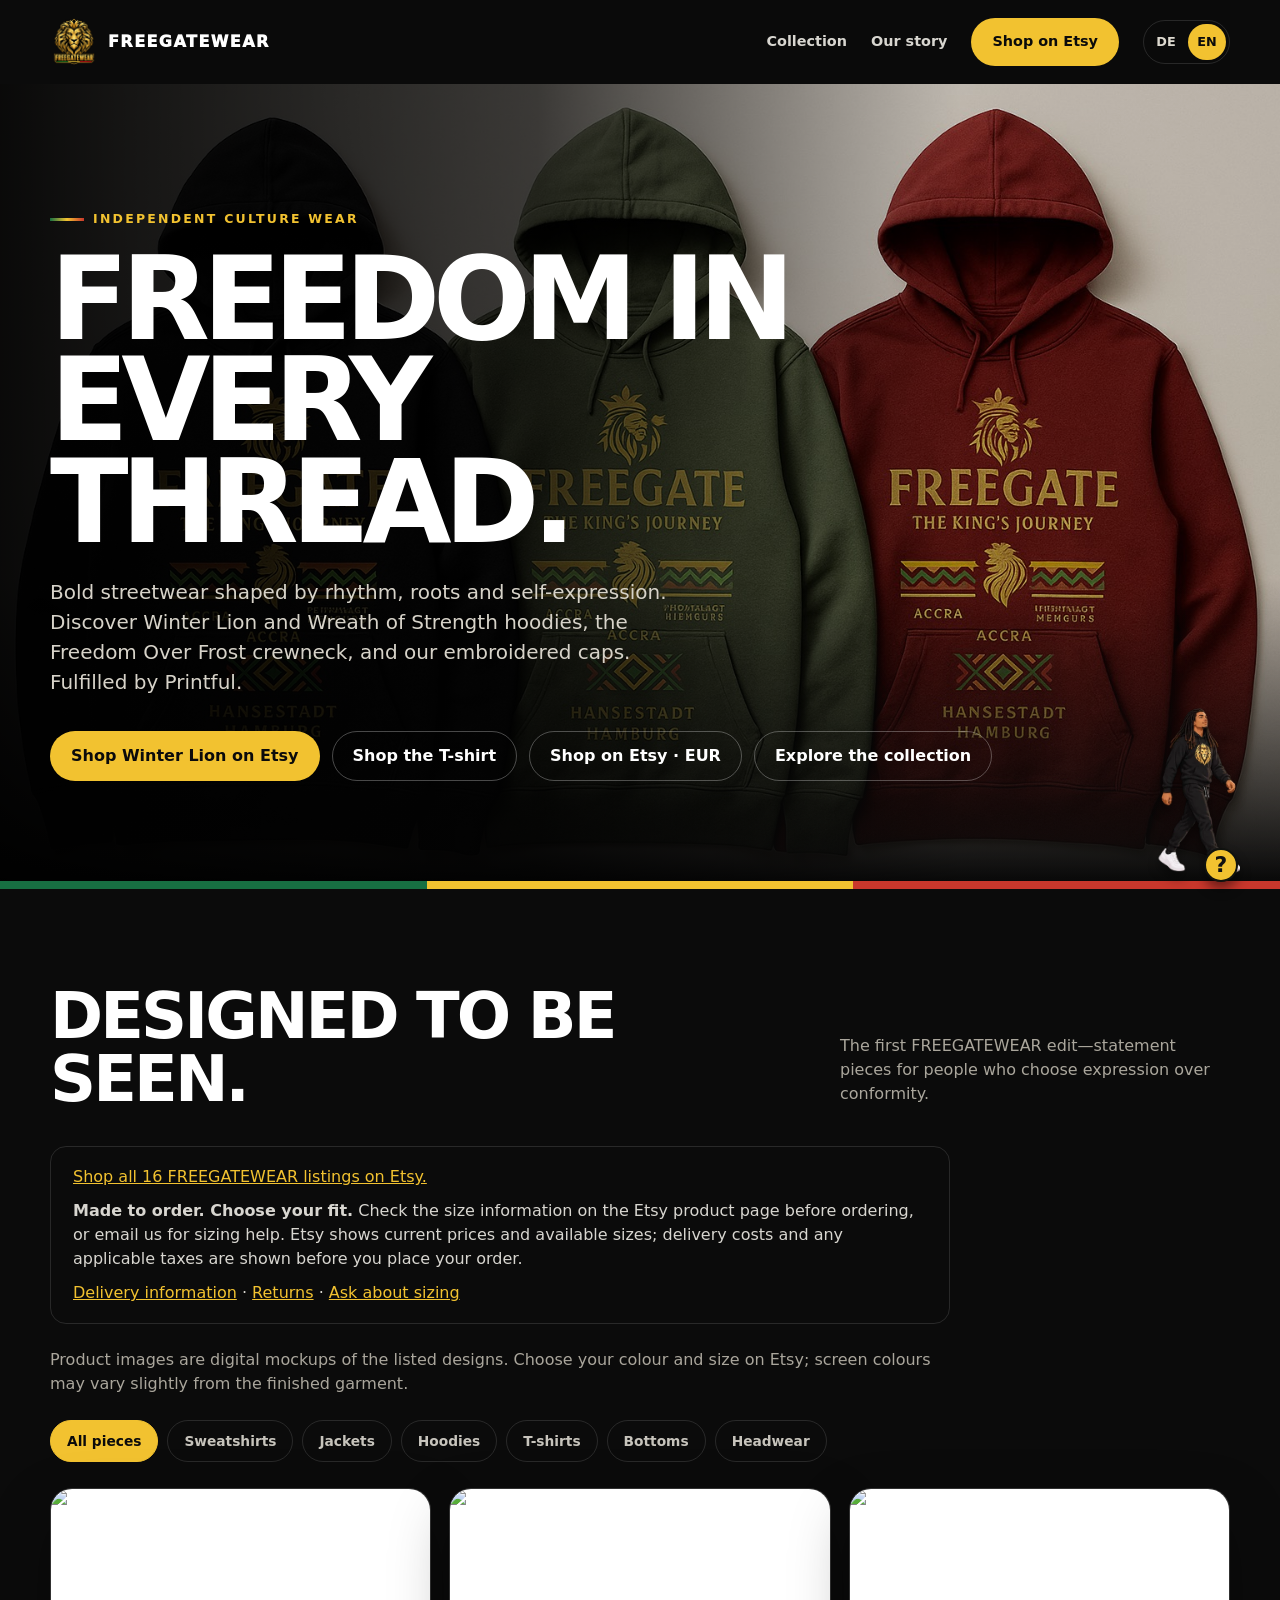
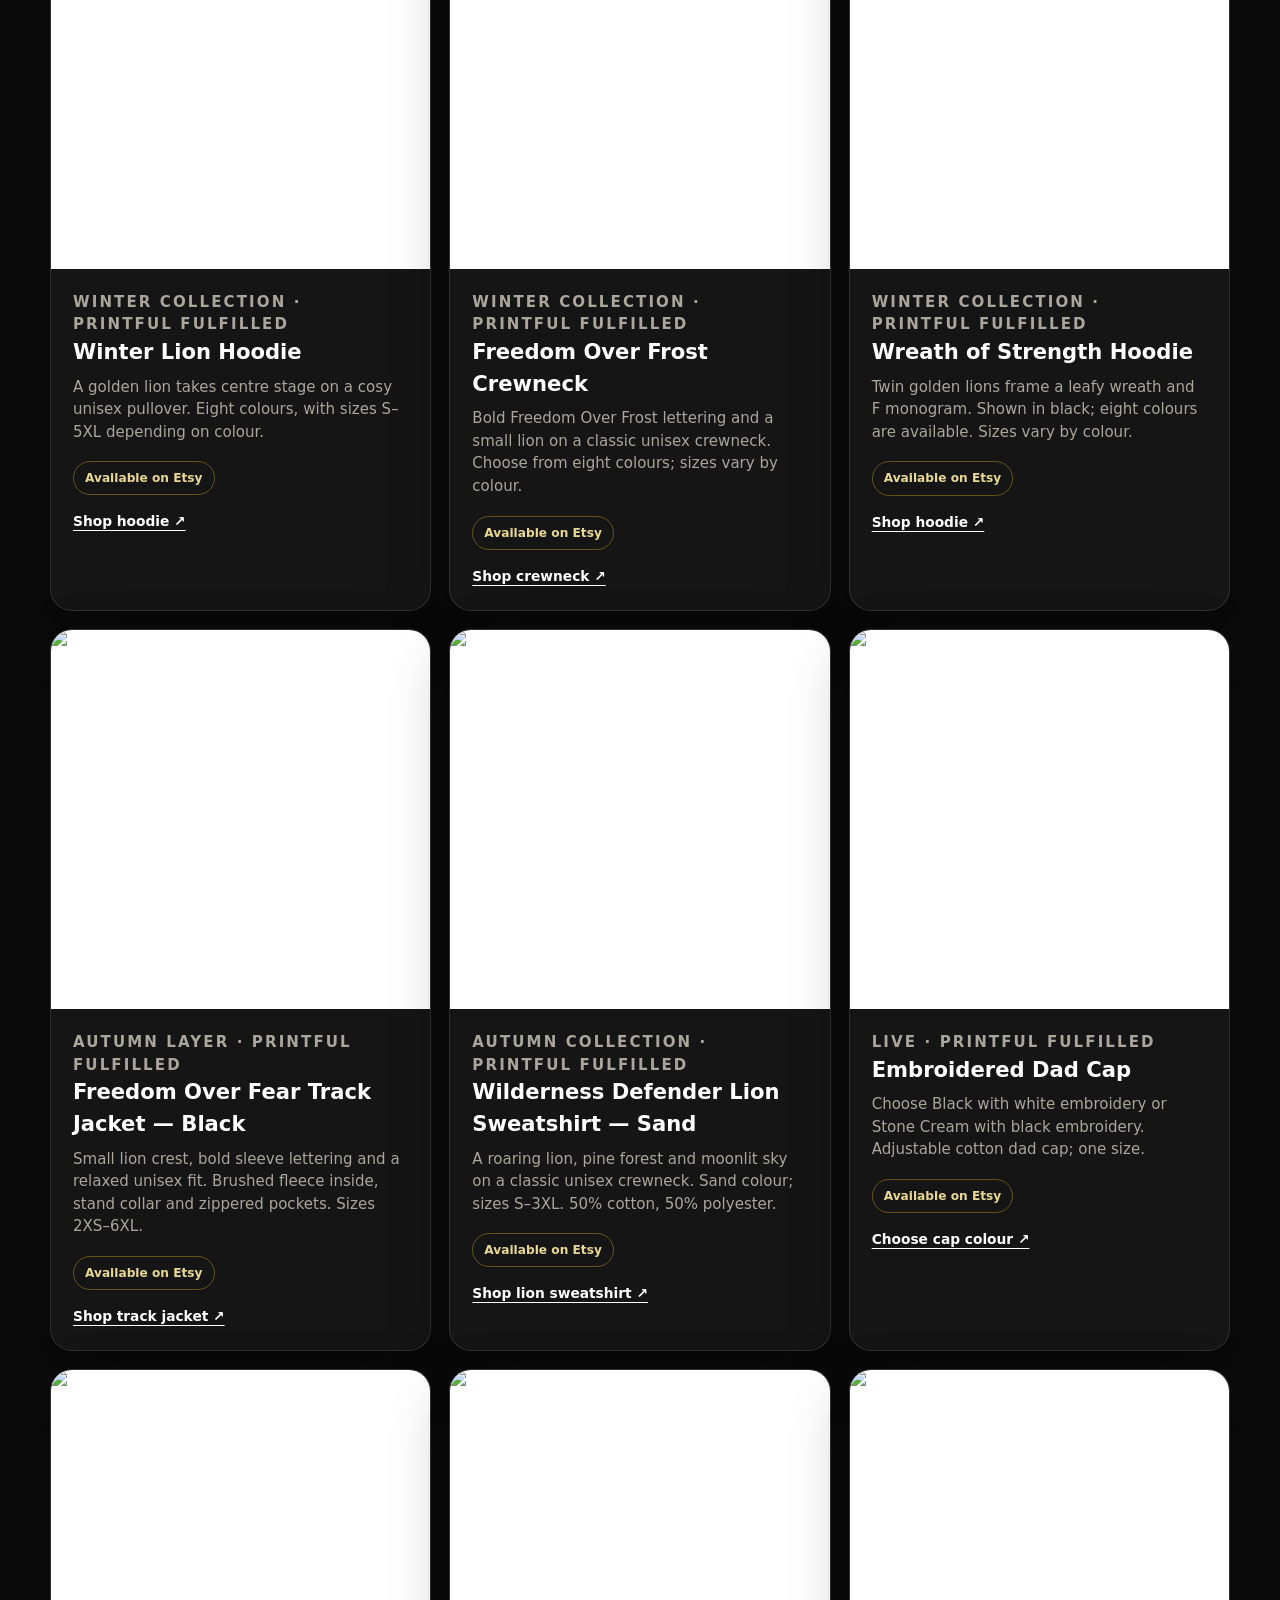
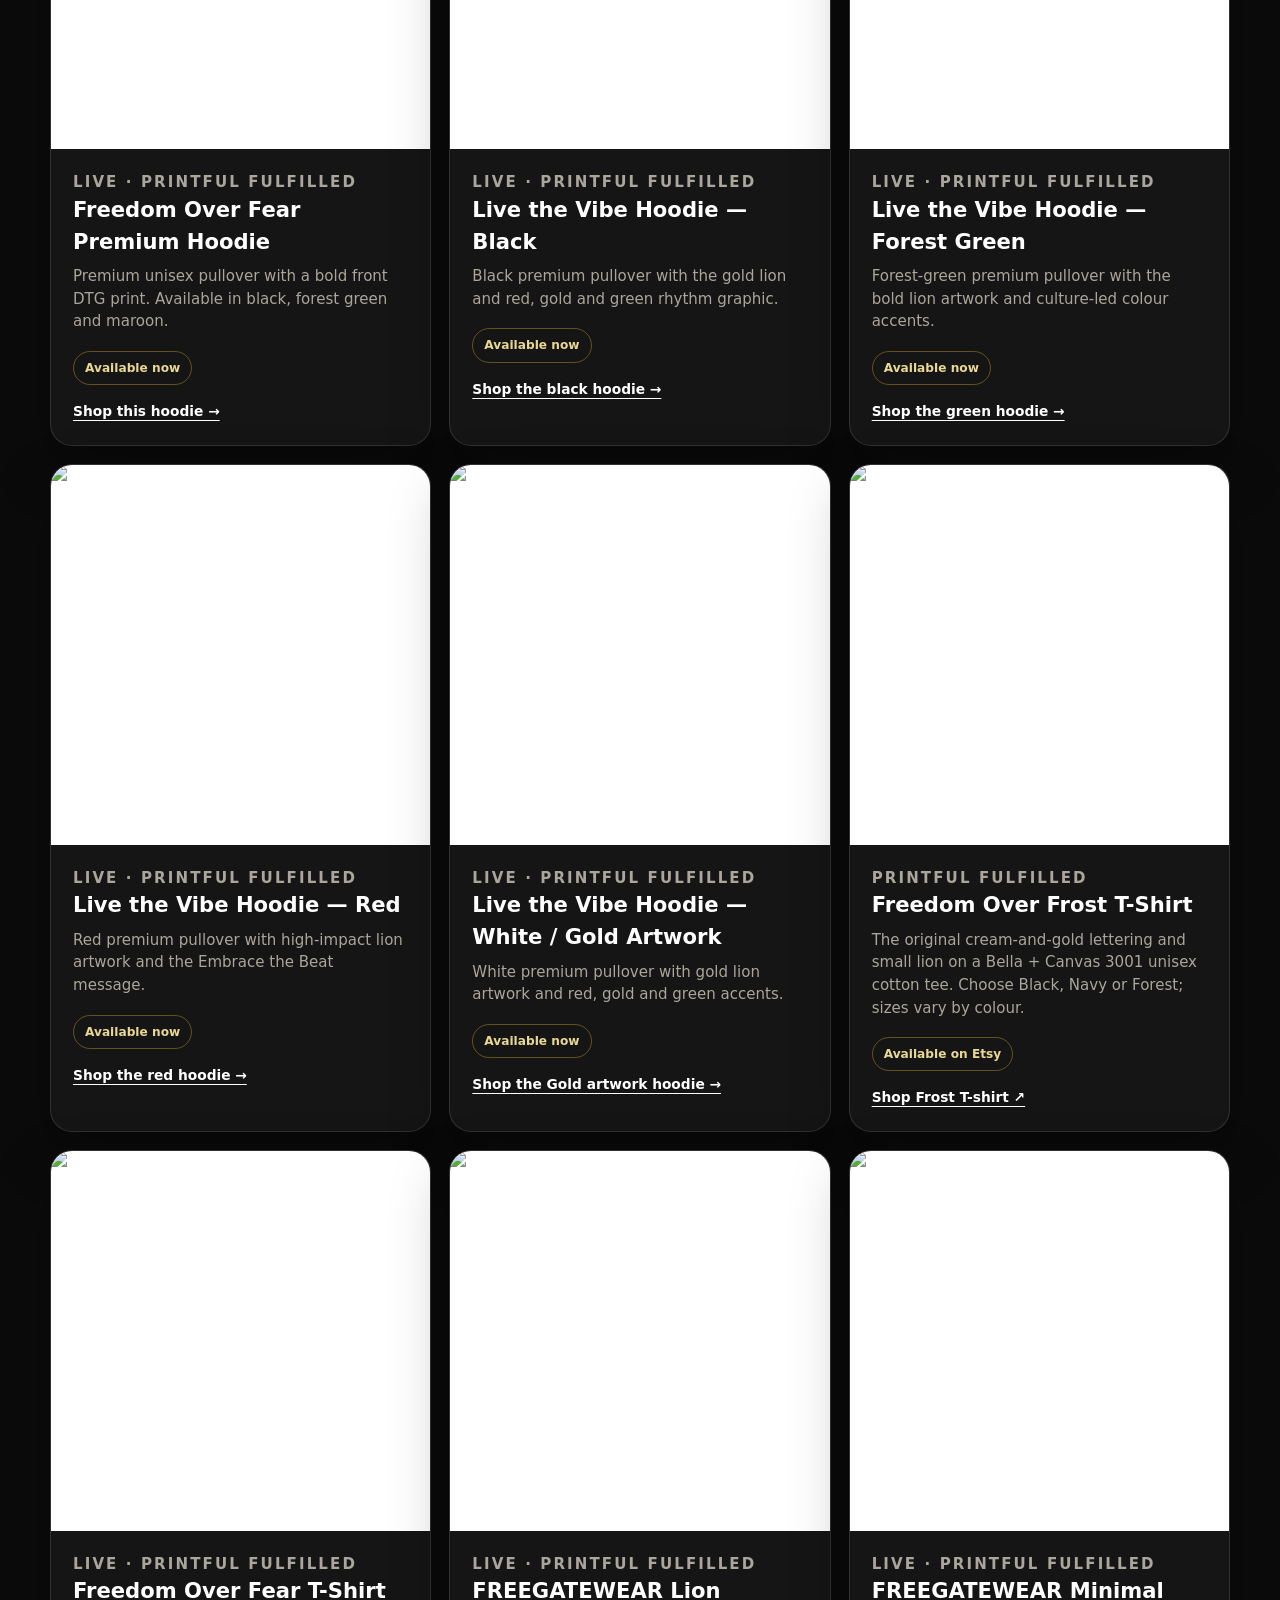
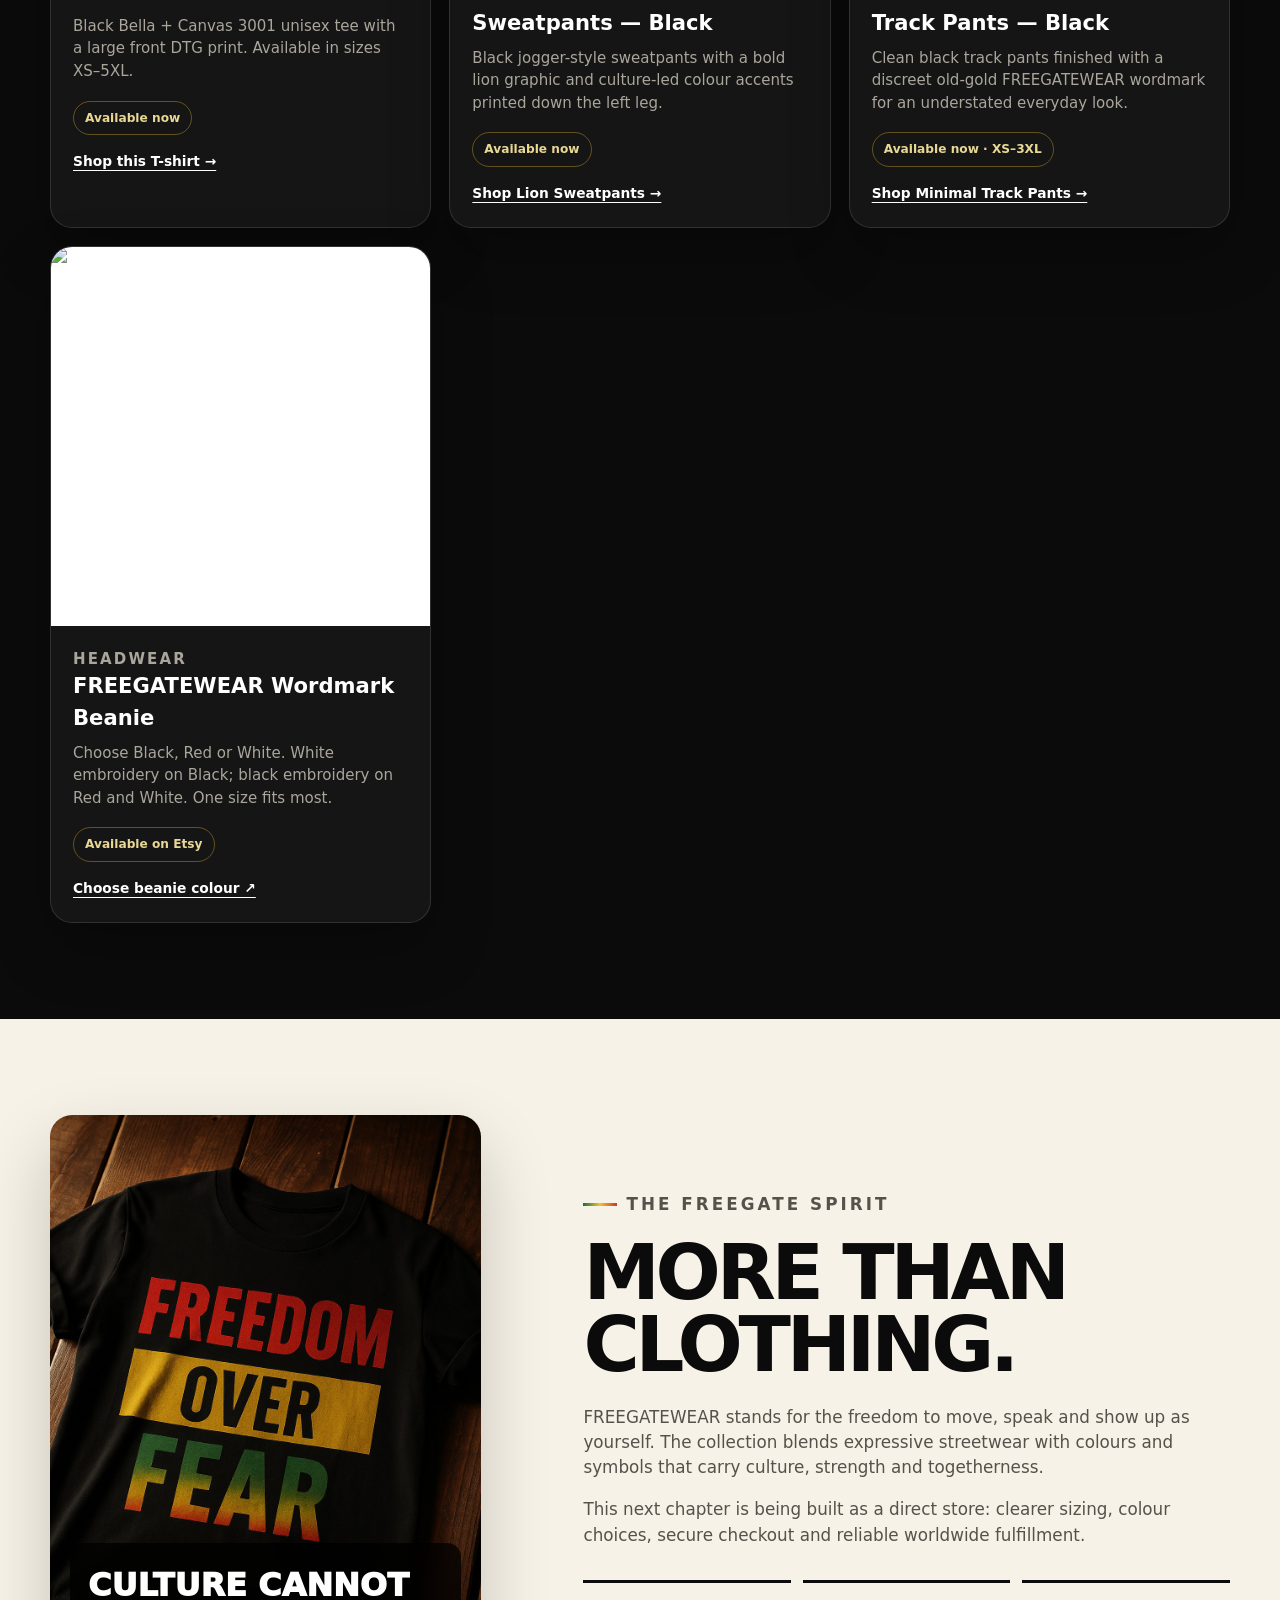
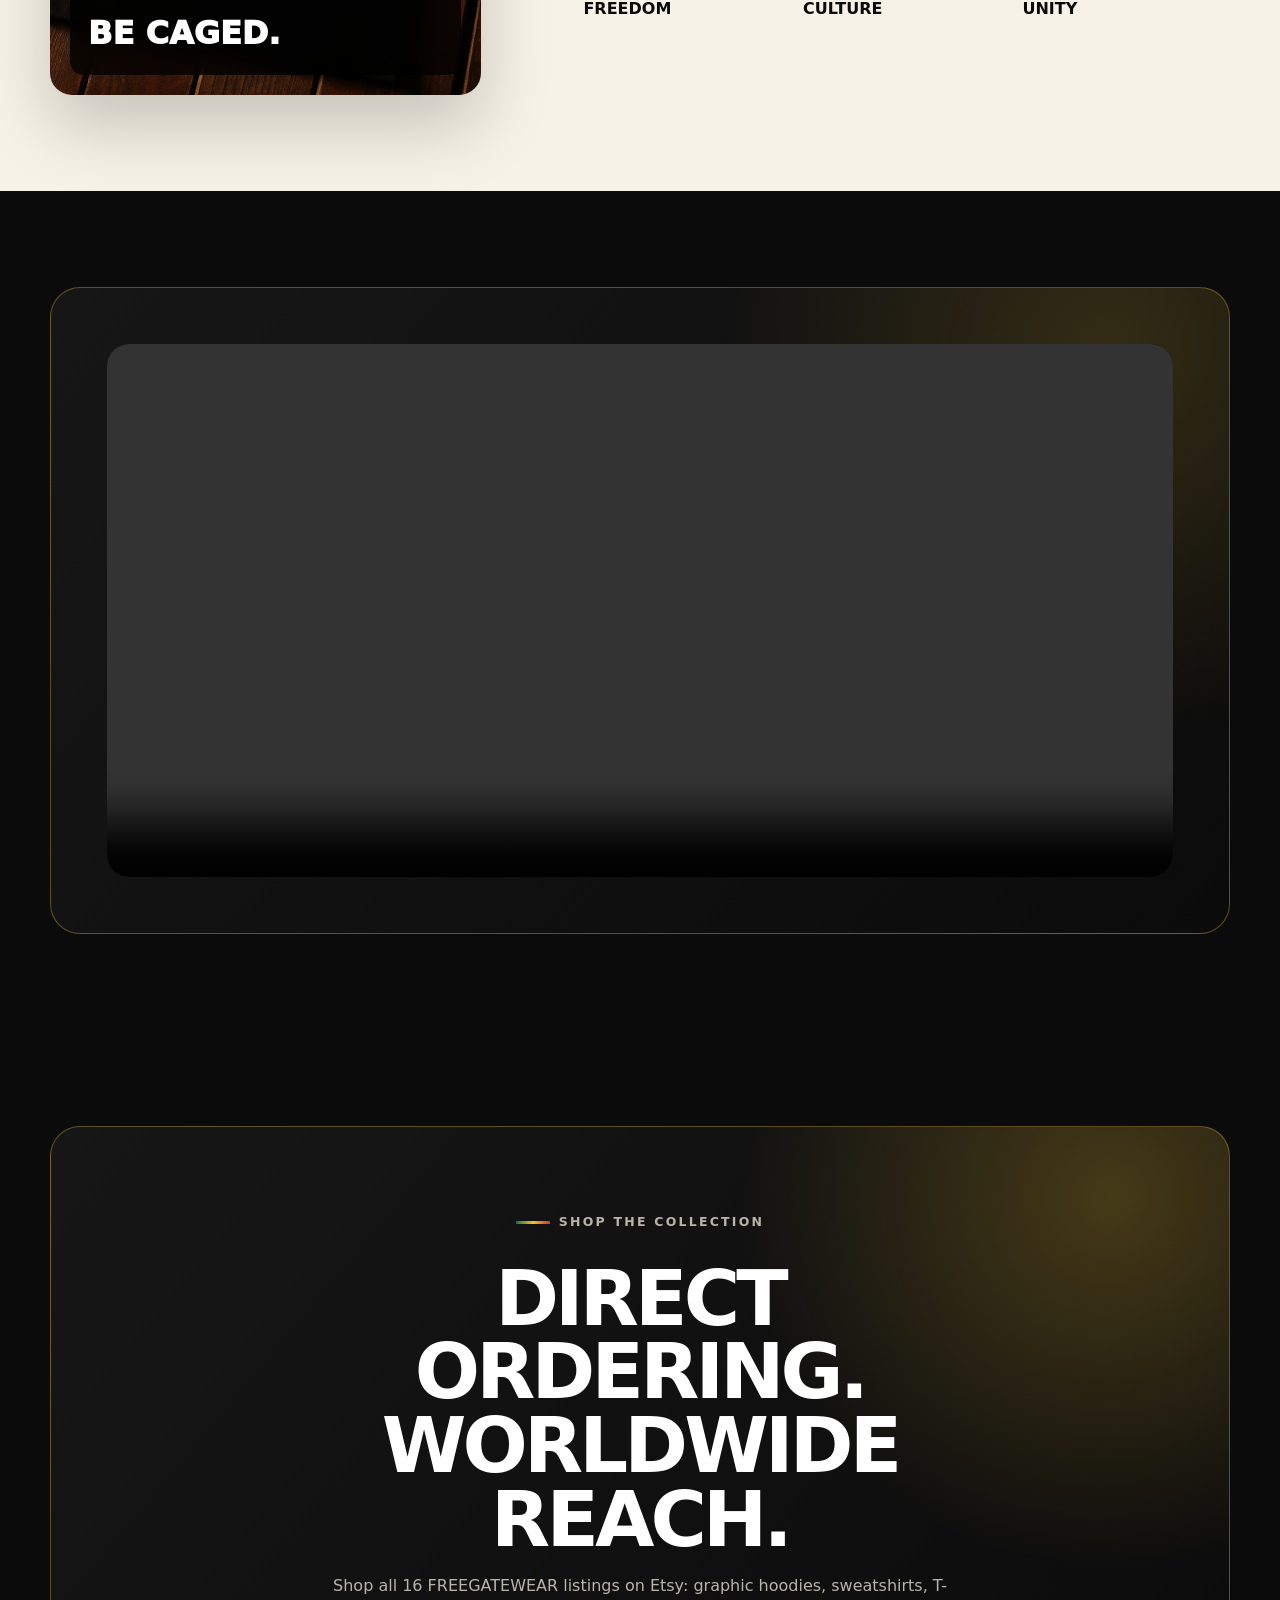
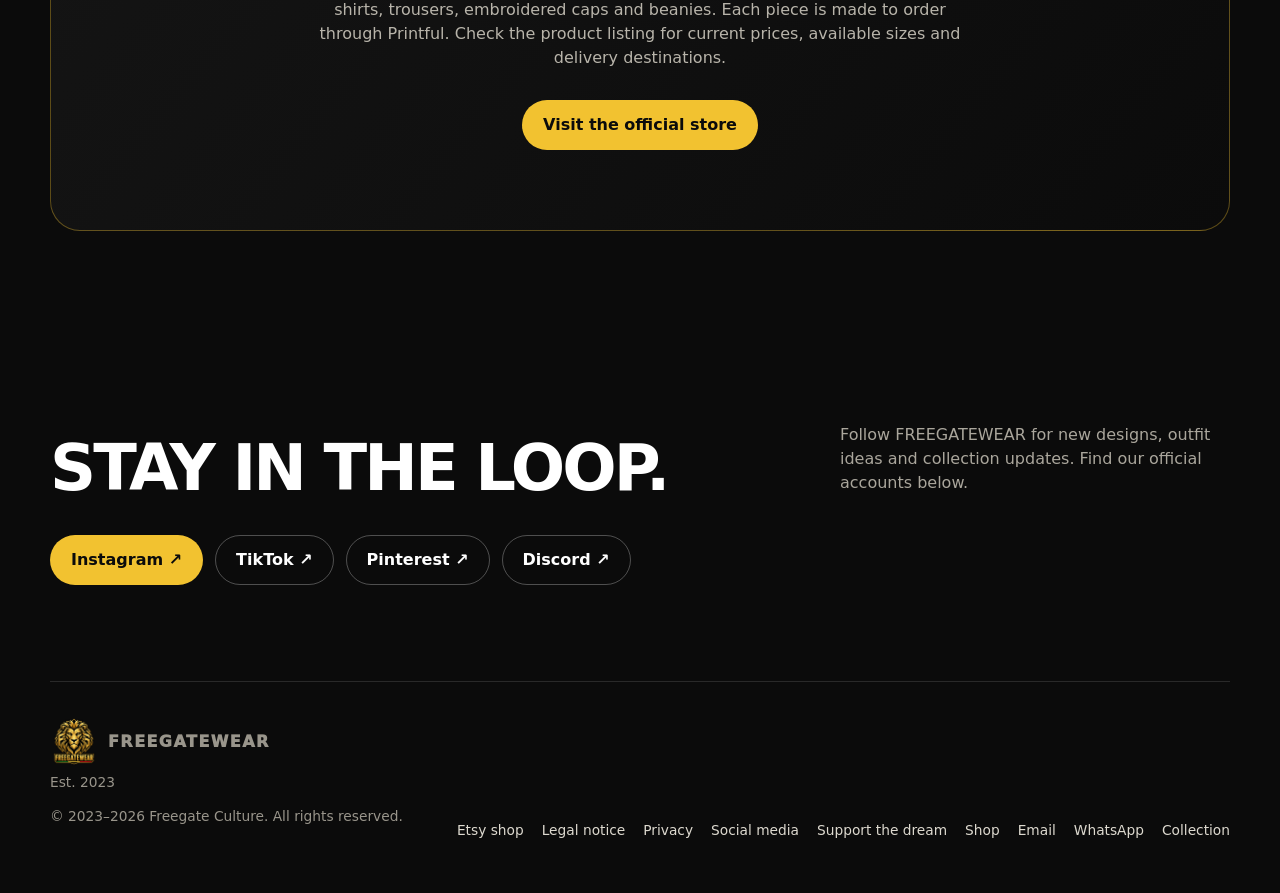
==== commit 2512f654: "Show FREEGATEWEAR established in 2023 in footer" ====
--- a/index.html
+++ b/index.html
@@ -258,7 +258,7 @@
     </section>
   </main>
   <footer>
-    <div><a class="brand" href="#top"><img class="brand-logo" src="images/freegatewear-shop-logo-800.png" alt="" aria-hidden="true"><span>FREEGATEWEAR</span></a><p>© <span id="year">2026</span> Freegate Culture. All rights reserved.</p></div>
+    <div><a class="brand" href="#top"><img class="brand-logo" src="images/freegatewear-shop-logo-800.png" alt="" aria-hidden="true"><span>FREEGATEWEAR</span></a><p class="brand-founded">Est. 2023</p><p>© 2023–<span id="year">2026</span> Freegate Culture. All rights reserved.</p></div>
     <div class="footer-links"><a href="https://www.etsy.com/shop/FreegateWear" target="_blank" rel="noopener noreferrer">Etsy shop</a><a href="impressum.html">Legal notice</a><a href="datenschutz.html">Privacy</a><a href="#community">Social media</a><a href="https://www.paypal.biz/BlaqqBurna" target="_blank" rel="noopener noreferrer">Support the dream</a><a href="https://www.etsy.com/shop/FreegateWear" target="_blank" rel="noopener">Shop</a><a href="mailto:freegateconnect@gmail.com">Email</a><a href="https://wa.me/4915561038553" target="_blank" rel="noopener">WhatsApp</a><a href="#collection">Collection</a></div>
   </footer>
   <script>
@@ -267,7 +267,7 @@
     filters.forEach((filter)=>{filter.addEventListener("click",()=>{const selected=filter.dataset.filter;filters.forEach((item)=>{const active=item===filter;item.classList.toggle("active",active);item.setAttribute("aria-pressed",String(active));});products.forEach((product)=>{product.hidden=selected!=="all"&&product.dataset.category!==selected;});});});
     document.getElementById("year").textContent=new Date().getFullYear();
   </script>
-<script type="application/json" id="german-translations">{"FREEGATEWEAR | Freedom in Every Thread":"FREEGATEWEAR | Freiheit in jedem Faden","Skip to products":"Zu den Produkten springen","Collection":"Kollektion","Our story":"Unsere Geschichte","Shop now":"Zum Shop","Independent culture wear":"Unabhängige Streetwear mit kulturellen Wurzeln","Freedom in every thread.":"Freiheit in jedem Faden.","Bold streetwear shaped by rhythm, roots and self-expression. Discover Winter Lion and Wreath of Strength hoodies, the Freedom Over Frost crewneck, and our embroidered caps. Fulfilled by Printful.":"Ausdrucksstarke Streetwear, geprägt von Rhythmus, Wurzeln und Persönlichkeit. Entdecke unsere Winter Lion und Wreath of Strength Hoodies, das Freedom Over Frost Sweatshirt und bestickte Caps. Produktion und Versand erfolgen durch Printful.","Shop Winter Lion hoodie · $49.99":"Winter Lion Hoodie kaufen · 49,99 USD","Shop the T-shirt":"T-Shirt kaufen","Explore the collection":"Kollektion entdecken","Designed to be seen.":"Designs, die auffallen.","The first FREEGATEWEAR edit—statement pieces for people who choose expression over conformity.":"Die erste FREEGATEWEAR Auswahl: markante Styles für Menschen, die ihren eigenen Ausdruck leben.","Made to order. Choose your fit.":"Auf Bestellung gefertigt. Finde deine Größe.","Delivery information":"Lieferinformationen","Returns":"Rücksendungen","Ask about sizing":"Fragen zur Größe","All pieces":"Alle Artikel","Sweatshirts":"Sweatshirts","Jackets":"Jacken","Hoodies":"Hoodies","T-shirts":"T-Shirts","Bottoms":"Hosen","Headwear":"Caps & Mützen","Winter collection · Printful fulfilled":"Winterkollektion · Fertigung durch Printful","A golden lion takes centre stage on a cosy unisex pullover. Eight colours, with sizes S–5XL depending on colour.":"Ein goldener Löwe steht im Mittelpunkt dieses gemütlichen Unisex-Hoodies. Acht Farben, je nach Farbe in den Größen S–5XL.","Available now · $49.99 USD":"Jetzt erhältlich · 49,99 USD","Shop hoodie ↗":"Hoodie kaufen ↗","Bold Freedom Over Frost lettering and a small lion on a classic unisex crewneck. Choose from eight colours; sizes vary by colour.":"Markanter Freedom Over Frost Schriftzug und ein kleiner Löwe auf einem klassischen Unisex-Sweatshirt. Acht Farben zur Auswahl; Größen variieren je nach Farbe.","Available now · $39.99 USD":"Jetzt erhältlich · 39,99 USD","Shop crewneck ↗":"Sweatshirt kaufen ↗","Twin golden lions frame a leafy wreath and F monogram. Sand leads the collection, with eight colours available. Sizes vary by colour.":"Zwei goldene Löwen umrahmen einen Blätterkranz mit F-Monogramm. Hier in Sand gezeigt, insgesamt in acht Farben erhältlich. Größen variieren je nach Farbe.","Autumn layer · Printful fulfilled":"Für den Herbst · Fertigung durch Printful","Freedom Over Fear Track Jacket — Black":"Freedom Over Fear Trainingsjacke — Schwarz","Small lion crest, bold sleeve lettering and a relaxed unisex fit. Brushed fleece inside, stand collar and zippered pockets. Sizes 2XS–6XL.":"Kleines Löwenemblem, markanter Ärmelschriftzug und lockere Unisex-Passform. Innen angerautes Fleece, Stehkragen und Reißverschlusstaschen. Größen 2XS–6XL.","Available now · $119.99 USD":"Jetzt erhältlich · 119,99 USD","Shop track jacket ↗":"Trainingsjacke kaufen ↗","Autumn collection · Printful fulfilled":"Herbstkollektion · Fertigung durch Printful","Wilderness Defender Lion Sweatshirt — Sand":"Wilderness Defender Löwen-Sweatshirt — Sand","A roaring lion, pine forest and moonlit sky on a classic unisex crewneck. Sand colour; sizes S–3XL. 50% cotton, 50% polyester.":"Ein brüllender Löwe, Nadelwald und Mondhimmel auf einem klassischen Unisex-Sweatshirt. Farbe Sand; Größen S–3XL. 50 % Baumwolle, 50 % Polyester.","Shop lion sweatshirt ↗":"Löwen-Sweatshirt kaufen ↗","Live · Printful fulfilled":"Erhältlich · Fertigung durch Printful","Embroidered Dad Cap":"Bestickte Dad Cap","Choose Black with white embroidery or Stone Cream with black embroidery. Adjustable cotton dad cap; one size.":"Wähle Schwarz mit weißer Stickerei oder Stone Cream mit schwarzer Stickerei. Verstellbare Baumwoll-Cap in Einheitsgröße.","Available now · $29.99":"Jetzt erhältlich · 29,99 USD","Choose cap colour ↗":"Cap-Farbe wählen ↗","Embroidered Dad Cap — Forest Green":"Bestickte Dad Cap — Waldgrün","Deep spruce-green cotton dad cap with gold FREEGATEWEAR embroidery. Adjustable buckle strap; one size.":"Dunkelgrüne Dad Cap aus Baumwolle mit goldener FREEGATEWEAR Stickerei. Verstellbarer Riemen mit Schnalle; Einheitsgröße.","Shop forest green cap ↗":"Waldgrüne Cap kaufen ↗","Embroidered Dad Cap — Stone Cream":"Bestickte Dad Cap — Steincreme","Warm stone cream-beige cotton dad cap with black FREEGATEWEAR embroidery. Adjustable buckle strap; one size.":"Cremebeige Dad Cap aus Baumwolle mit schwarzer FREEGATEWEAR Stickerei. Verstellbarer Riemen mit Schnalle; Einheitsgröße.","Shop stone cream cap ↗":"Cremefarbene Cap kaufen ↗","Premium unisex pullover with a bold front DTG print. Available in black, forest green and maroon for $36.50.":"Unisex-Hoodie mit markantem DTG-Druck auf der Vorderseite. In Schwarz, Waldgrün und Bordeaux für 36,50 USD erhältlich.","Available now":"Jetzt erhältlich","Shop this hoodie →":"Diesen Hoodie kaufen →","Roots & Culture Pullovers":"Roots & Culture Hoodies","Statement hoodies in grounded colours with bold heritage-inspired graphics.":"Markante Hoodies in erdigen Farben mit ausdrucksstarken, kulturell inspirierten Motiven.","Returning at launch":"Zum Launch wieder geplant","Live the Vibe Hoodie — Black":"Live the Vibe Hoodie — Schwarz","Black premium pullover with the gold lion and red, gold and green rhythm graphic. $36.50.":"Schwarzer Hoodie mit goldenem Löwen und Rhythmusmotiv in Rot, Gold und Grün. 36,50 USD.","Shop the black hoodie →":"Schwarzen Hoodie kaufen →","Live the Vibe Hoodie — Forest Green":"Live the Vibe Hoodie — Waldgrün","Forest-green premium pullover with the bold lion artwork and culture-led colour accents. $33.00.":"Waldgrüner Hoodie mit markantem Löwenmotiv und kulturell inspirierten Farbakzenten. 33,00 USD.","Shop the green hoodie →":"Grünen Hoodie kaufen →","Live the Vibe Hoodie — Red":"Live the Vibe Hoodie — Rot","Red premium pullover with high-impact lion artwork and the Embrace the Beat message. $33.00.":"Roter Hoodie mit ausdrucksstarkem Löwenmotiv und dem Schriftzug Embrace the Beat. 33,00 USD.","Shop the red hoodie →":"Roten Hoodie kaufen →","Live the Vibe Hoodie — Gold":"Live the Vibe Hoodie — Gold","Gold premium pullover with a statement lion print and rich pan-African colour energy. $36.50.":"Goldfarbener Hoodie mit markantem Löwendruck und kräftigen panafrikanischen Farben. 36,50 USD.","Shop the gold hoodie →":"Goldfarbenen Hoodie kaufen →","T-shirt concept":"T-Shirt-Entwurf","Crowned Lion — Green":"Crowned Lion — Grün","Green tee concept with a bold gold crowned lion.":"Grüner T-Shirt-Entwurf mit einem markanten goldenen Löwen mit Krone.","Design preview · not yet for sale":"Designvorschau · noch nicht erhältlich","Freegate Lion — Yellow":"Freegate Lion — Gelb","Yellow tee concept with a black lion and FREEGATE lettering.":"Gelber T-Shirt-Entwurf mit schwarzem Löwen und FREEGATE Schriftzug.","Flag Lion — Black":"Flag Lion — Schwarz","Black tee concept with a lion over green, gold and red stripes.":"Schwarzer T-Shirt-Entwurf mit einem Löwen vor grünen, goldenen und roten Streifen.","Spirit of Togetherness — Grey":"Spirit of Togetherness — Grau","Grey tee concept with a tree and a togetherness message.":"Grauer T-Shirt-Entwurf mit Baum und einer Botschaft des Zusammenhalts.","Black Bella + Canvas 3001 unisex tee with a large front DTG print. Available in sizes XS–5XL for $29.99.":"Schwarzes Unisex-T-Shirt von Bella + Canvas (3001) mit großem DTG-Frontdruck. In den Größen XS–5XL für 29,99 USD erhältlich.","Shop this T-shirt →":"Dieses T-Shirt kaufen →","FREEGATEWEAR Lion Sweatpants — Black":"FREEGATEWEAR Lion Jogginghose — Schwarz","Black jogger-style sweatpants with a bold lion graphic and culture-led colour accents printed down the left leg.":"Schwarze Jogginghose mit markantem Löwenmotiv und kulturell inspirierten Farbakzenten auf dem linken Bein.","Shop Lion Sweatpants →":"Lion Jogginghose kaufen →","FREEGATEWEAR Minimal Track Pants — Black":"FREEGATEWEAR Minimal Trainingshose — Schwarz","Clean black track pants finished with a discreet old-gold FREEGATEWEAR wordmark for an understated everyday look.":"Schwarze Trainingshose mit dezentem altgoldenem FREEGATEWEAR Schriftzug für einen schlichten Alltagslook.","Available now · XS–3XL":"Jetzt erhältlich · XS–3XL","Shop Minimal Track Pants →":"Minimal Trainingshose kaufen →","FREEGATEWEAR Wordmark Beanie — Red":"FREEGATEWEAR Logo-Beanie — Rot","Red knit beanie with a black embroidered wordmark. One size fits most.":"Rote Strickmütze mit schwarz gesticktem Schriftzug. Einheitsgröße, passend für die meisten Erwachsenen.","Available now · $19":"Jetzt erhältlich · 19,00 USD","Shop red beanie ↗":"Rote Beanie kaufen ↗","FREEGATEWEAR Wordmark Beanie":"FREEGATEWEAR Beanie mit Schriftzug","Choose Black, Red or White. White embroidery on Black; black embroidery on Red and White. One size fits most.":"Wähle Schwarz, Rot oder Weiß. Weiße Stickerei auf Schwarz; schwarze Stickerei auf Rot und Weiß. Einheitsgröße, passend für die meisten Erwachsenen.","Choose beanie colour ↗":"Beanie-Farbe wählen ↗","FREEGATEWEAR Wordmark Beanie — White":"FREEGATEWEAR Logo-Beanie — Weiß","White knit beanie with a black embroidered wordmark. One size fits most.":"Weiße Strickmütze mit schwarz gesticktem Schriftzug. Einheitsgröße, passend für die meisten Erwachsenen.","Shop white beanie ↗":"Weiße Beanie kaufen ↗","The Freegate spirit":"Der Freegate Spirit","More than clothing.":"Mehr als Kleidung.","FREEGATEWEAR stands for the freedom to move, speak and show up as yourself. The collection blends expressive streetwear with colours and symbols that carry culture, strength and togetherness.":"FREEGATEWEAR steht für die Freiheit, dich zu bewegen, deine Stimme zu erheben und du selbst zu sein. Die Kollektion verbindet ausdrucksstarke Streetwear mit Farben und Symbolen für Kultur, Stärke und Zusammenhalt.","This next chapter is being built as a direct store: clearer sizing, colour choices, secure checkout and reliable worldwide fulfillment.":"Wir entwickeln unseren direkten Online-Verkauf weiter: mit verständlichen Größenangaben, Farbauswahl und sicherem Checkout. Produktion und Versand übernimmt Printful; verfügbare Lieferziele findest du im Shop.","Freedom":"Freiheit","Culture":"Kultur","Unity":"Zusammenhalt","Your browser does not support the video tag.":"Dein Browser unterstützt die Videowiedergabe nicht.","Shop the collection":"Kollektion shoppen","Direct ordering. Worldwide reach.":"Direkt bestellen. Weltweit entdecken.","Shop the Winter Lion hoodie, Freedom Over Frost crewneck, Wreath of Strength hoodie, Freedom Over Fear track jacket, Wilderness Defender lion sweatshirt, Freedom Over Fear releases, four individually listed Live the Vibe hoodies, two pants styles, three embroidered dad caps and three wordmark beanies through our secure Storenvy checkout, fulfilled by Printful.":"Entdecke Winter Lion und Wreath of Strength Hoodies, das Freedom Over Frost Sweatshirt, die Freedom Over Fear Trainingsjacke, das Wilderness Defender Löwen-Sweatshirt und weitere Freedom Over Fear Styles. Dazu kommen vier Live the Vibe Hoodies, zwei Hosenmodelle, drei bestickte Dad Caps und drei Logo-Beanies. Bestelle über unseren sicheren Storenvy Checkout; Printful übernimmt Produktion und Versand.","Visit the official store":"Zum offiziellen Shop","Freegate Culture. All rights reserved.":"Freegate Culture. Alle Rechte vorbehalten.","Support the dream":"Unterstütze unseren Traum","Shop":"Shop","Email":"E-Mail","FREEGATEWEAR home":"FREEGATEWEAR Startseite","Main navigation":"Hauptnavigation","Filter collection":"Kollektion filtern","Brand values":"Unsere Werte","Black Freedom Over Fear T-shirt":"Schwarzes Freedom Over Fear T-Shirt","FREEGATEWEAR video advertisement":"FREEGATEWEAR Werbevideo","FREEGATEWEAR streetwear advertisement":"FREEGATEWEAR Streetwear-Werbung","Sport Grey FREEGATEWEAR Winter Lion hoodie with a golden lion and winter artwork":"Grauer FREEGATEWEAR Winter Lion Hoodie mit goldenem Löwen und Wintermotiv","FREEGATEWEAR Freedom Over Frost crewneck with cream lettering and a small lion":"FREEGATEWEAR Freedom Over Frost Sweatshirt mit cremefarbenem Schriftzug und kleinem Löwen","Sand FREEGATEWEAR Wreath of Strength hoodie with twin golden lions, a leafy wreath and an F monogram":"Sandfarbener FREEGATEWEAR Wreath of Strength Hoodie mit zwei goldenen Löwen, Blätterkranz und F-Monogramm","Black FREEGATEWEAR track jacket with a small lion chest crest and ivory Freedom Over Fear sleeve lettering":"Schwarze FREEGATEWEAR Trainingsjacke mit kleinem Löwenemblem und elfenbeinfarbenem Freedom Over Fear Ärmelschriftzug","Sand FREEGATEWEAR Wilderness Defender crewneck sweatshirt with lion and forest artwork":"Sandfarbenes FREEGATEWEAR Wilderness Defender Sweatshirt mit Löwen- und Waldmotiv","FREEGATEWEAR embroidered dad cap in Black":"Bestickte FREEGATEWEAR Dad Cap in Schwarz","FREEGATEWEAR embroidered dad cap in Forest Green":"Bestickte FREEGATEWEAR Dad Cap in Waldgrün","FREEGATEWEAR embroidered dad cap in Stone Cream":"Bestickte FREEGATEWEAR Dad Cap in Cremebeige","Black FREEGATEWEAR Freedom Over Fear premium hoodie":"Schwarzer FREEGATEWEAR Freedom Over Fear Hoodie","Black, green and red FREEGATEWEAR hoodies":"FREEGATEWEAR Hoodies in Schwarz, Grün und Rot","Black FREEGATE Live the Vibe lion hoodie":"Schwarzer FREEGATE Live the Vibe Hoodie mit Löwenmotiv","Forest-green FREEGATE Live the Vibe lion hoodie":"Waldgrüner FREEGATE Live the Vibe Hoodie mit Löwenmotiv","Red FREEGATE Live the Vibe lion hoodie":"Roter FREEGATE Live the Vibe Hoodie mit Löwenmotiv","Gold FREEGATE Live the Vibe lion hoodie":"Goldfarbener FREEGATE Live the Vibe Hoodie mit Löwenmotiv","Concept preview of a green T-shirt with a gold crowned lion and FREEGATE lettering":"Entwurf eines grünen T-Shirts mit goldenem Löwen mit Krone und FREEGATE Schriftzug","Concept preview of a yellow T-shirt with a black lion and FREEGATE lettering":"Entwurf eines gelben T-Shirts mit schwarzem Löwen und FREEGATE Schriftzug","Concept preview of a black T-shirt with a lion over green, gold and red stripes":"Entwurf eines schwarzen T-Shirts mit Löwenmotiv vor grünen, goldenen und roten Streifen","Concept preview of a grey T-shirt with a tree and Togetherness lettering":"Entwurf eines grauen T-Shirts mit Baum und Togetherness Schriftzug","Black FREEGATEWEAR Freedom Over Fear unisex T-shirt":"Schwarzes FREEGATEWEAR Freedom Over Fear Unisex-T-Shirt","Black FREEGATEWEAR Lion Sweatpants with lion leg print":"Schwarze FREEGATEWEAR Lion Jogginghose mit Löwendruck am Bein","Black FREEGATEWEAR Minimal Track Pants with a small old-gold wordmark":"Schwarze FREEGATEWEAR Minimal Trainingshose mit kleinem altgoldenem Schriftzug","Red FREEGATEWEAR beanie with black embroidered wordmark":"Rote FREEGATEWEAR Beanie mit schwarz gesticktem Schriftzug","Black FREEGATEWEAR beanie with white embroidered wordmark":"Schwarze FREEGATEWEAR Beanie mit weiß gesticktem Schriftzug","White FREEGATEWEAR beanie with black embroidered wordmark":"Weiße FREEGATEWEAR Beanie mit schwarz gesticktem Schriftzug","Culture cannot be caged.":"Kultur kennt keine Grenzen.","FREEGATEWEAR — expressive streetwear rooted in freedom, culture and bold design. Shop winter lion hoodies, seasonal crewnecks and embroidered headwear. Made to order through Printful.":"FREEGATEWEAR: ausdrucksstarke Streetwear für Freiheit und Kultur. Entdecke Winter-Hoodies mit Löwenmotiven, Sweatshirts und bestickte Caps. Auf Bestellung durch Printful gefertigt.","Check the size information on the product page before ordering, or email us for help choosing a size. Prices are in USD; shipping, handling fees and any applicable taxes are shown at checkout.":"Prüfe vor der Bestellung die Größenangaben auf der Produktseite. Bei Fragen helfen wir dir per E-Mail. Preise sind in US-Dollar (USD); Versand, Bearbeitungsgebühren und gegebenenfalls Steuern werden im Checkout angezeigt.","FREEGATEWEAR | Graphic Hoodies & Streetwear":"FREEGATEWEAR | Bedruckte Hoodies & Streetwear","Stay in the loop.":"Bleib auf dem Laufenden.","Follow FREEGATEWEAR for new designs, outfit ideas and collection updates. Find our official accounts below.":"Folge FREEGATEWEAR für neue Designs, Outfit-Ideen und Updates zu unseren Kollektionen. Hier findest du unsere offiziellen Accounts.","Social media":"Social Media","FREEGATEWEAR social media":"FREEGATEWEAR in den sozialen Medien","FREEGATEWEAR on Instagram":"FREEGATEWEAR auf Instagram","FREEGATEWEAR on TikTok":"FREEGATEWEAR auf TikTok","FREEGATEWEAR on Pinterest":"FREEGATEWEAR auf Pinterest","Legal notice":"Impressum","Privacy":"Datenschutz","FREEGATEWEAR on Discord":"FREEGATEWEAR auf Discord","Shop on Etsy":"Auf Etsy shoppen","Shop on Etsy · EUR":"Auf Etsy shoppen · EUR","Shop selected FREEGATEWEAR designs on Etsy in EUR.":"Ausgewählte FREEGATEWEAR Designs auf Etsy in Euro shoppen.","Etsy shop":"Etsy-Shop","Shop Winter Lion on Etsy":"Winter Lion auf Etsy kaufen","Shop all 16 FREEGATEWEAR listings on Etsy.":"Alle 16 FREEGATEWEAR Angebote auf Etsy entdecken.","Check the size information on the Etsy product page before ordering, or email us for sizing help. Etsy shows current prices and available sizes; delivery costs and any applicable taxes are shown before you place your order.":"Prüfe vor der Bestellung die Größenangaben auf der Etsy-Produktseite. Bei Fragen helfen wir dir per E-Mail. Etsy zeigt aktuelle Preise und verfügbare Größen; Versandkosten und gegebenenfalls Steuern siehst du vor dem Bestellabschluss.","Available on Etsy":"Auf Etsy erhältlich","Premium unisex pullover with a bold front DTG print. Available in black, forest green and maroon.":"Unisex-Hoodie mit markantem DTG-Frontdruck. In Schwarz, Waldgrün und Bordeaux erhältlich.","Black premium pullover with the gold lion and red, gold and green rhythm graphic.":"Schwarzer Hoodie mit goldenem Löwen und Rhythmusmotiv in Rot, Gold und Grün.","Forest-green premium pullover with the bold lion artwork and culture-led colour accents.":"Waldgrüner Hoodie mit markantem Löwenmotiv und kulturell inspirierten Farbakzenten.","Red premium pullover with high-impact lion artwork and the Embrace the Beat message.":"Roter Hoodie mit ausdrucksstarkem Löwenmotiv und dem Schriftzug Embrace the Beat.","White premium pullover with gold lion artwork and red, gold and green accents.":"Weißer Hoodie mit goldenem Löwenmotiv und Akzenten in Rot, Gold und Grün.","Black Bella + Canvas 3001 unisex tee with a large front DTG print. Available in sizes XS–5XL.":"Schwarzes Unisex-T-Shirt von Bella + Canvas (3001) mit großem DTG-Frontdruck. In den Größen XS–5XL erhältlich.","Shop the Gold artwork hoodie →":"Hoodie mit goldenem Motiv kaufen →","White FREEGATE Live the Vibe hoodie with gold lion artwork":"Weißer FREEGATE Live the Vibe Hoodie mit goldenem Löwenmotiv","Shop all 16 FREEGATEWEAR listings on Etsy: graphic hoodies, sweatshirts, T-shirts, trousers, embroidered caps and beanies. Each piece is made to order through Printful. Check the product listing for current prices, available sizes and delivery destinations.":"Entdecke alle 16 FREEGATEWEAR Angebote auf Etsy: Hoodies, Sweatshirts, T-Shirts, Hosen, bestickte Caps und Beanies. Die Artikel werden auf Bestellung durch Printful gefertigt. Aktuelle Preise, verfügbare Größen und Lieferziele findest du auf der Produktseite.","Product images are digital mockups of the listed designs. Choose your colour and size on Etsy; screen colours may vary slightly from the finished garment.":"Die Produktbilder sind digitale Vorschauen der angebotenen Designs. Wähle Farbe und Größe auf Etsy; Bildschirmfarben können leicht vom fertigen Kleidungsstück abweichen.","Black FREEGATEWEAR Winter Lion hoodie with a golden lion and winter artwork":"Schwarzer FREEGATEWEAR Winter Lion Hoodie mit goldenem Löwen und Wintermotiv","Black FREEGATEWEAR Wreath of Strength hoodie with twin golden lions, a leafy wreath and an F monogram":"Schwarzer FREEGATEWEAR Wreath of Strength Hoodie mit zwei goldenen Löwen, Blätterkranz und F-Monogramm","Twin golden lions frame a leafy wreath and F monogram. Shown in black; eight colours are available. Sizes vary by colour.":"Zwei goldene Löwen umrahmen einen Blätterkranz mit F-Monogramm. Hier in Schwarz gezeigt, insgesamt in acht Farben erhältlich. Größen variieren je nach Farbe.","Live the Vibe Hoodie — White / Gold Artwork":"Live the Vibe Hoodie — Weiß / goldenes Motiv","Freedom Over Frost T-Shirt":"Freedom Over Frost T-Shirt","Printful fulfilled":"Von Printful gefertigt","The original cream-and-gold lettering and small lion on a Bella + Canvas 3001 unisex cotton tee. Choose Black, Navy or Forest; sizes vary by colour.":"Der originale creme-goldene Schriftzug mit kleinem Löwen auf einem Unisex-Baumwoll-T-Shirt von Bella + Canvas (3001). Wähle Schwarz, Navy oder Waldgrün; Größen variieren je nach Farbe.","Shop Frost T-shirt ↗":"Frost T-Shirt kaufen ↗","Black FREEGATEWEAR Freedom Over Frost T-shirt with cream-and-gold lettering and a small lion":"Schwarzes FREEGATEWEAR Freedom Over Frost T-Shirt mit creme-goldenem Schriftzug und kleinem Löwen"}</script>
+<script type="application/json" id="german-translations">{"FREEGATEWEAR | Freedom in Every Thread":"FREEGATEWEAR | Freiheit in jedem Faden","Skip to products":"Zu den Produkten springen","Collection":"Kollektion","Our story":"Unsere Geschichte","Shop now":"Zum Shop","Independent culture wear":"Unabhängige Streetwear mit kulturellen Wurzeln","Freedom in every thread.":"Freiheit in jedem Faden.","Bold streetwear shaped by rhythm, roots and self-expression. Discover Winter Lion and Wreath of Strength hoodies, the Freedom Over Frost crewneck, and our embroidered caps. Fulfilled by Printful.":"Ausdrucksstarke Streetwear, geprägt von Rhythmus, Wurzeln und Persönlichkeit. Entdecke unsere Winter Lion und Wreath of Strength Hoodies, das Freedom Over Frost Sweatshirt und bestickte Caps. Produktion und Versand erfolgen durch Printful.","Shop Winter Lion hoodie · $49.99":"Winter Lion Hoodie kaufen · 49,99 USD","Shop the T-shirt":"T-Shirt kaufen","Explore the collection":"Kollektion entdecken","Designed to be seen.":"Designs, die auffallen.","The first FREEGATEWEAR edit—statement pieces for people who choose expression over conformity.":"Die erste FREEGATEWEAR Auswahl: markante Styles für Menschen, die ihren eigenen Ausdruck leben.","Made to order. Choose your fit.":"Auf Bestellung gefertigt. Finde deine Größe.","Delivery information":"Lieferinformationen","Returns":"Rücksendungen","Ask about sizing":"Fragen zur Größe","All pieces":"Alle Artikel","Sweatshirts":"Sweatshirts","Jackets":"Jacken","Hoodies":"Hoodies","T-shirts":"T-Shirts","Bottoms":"Hosen","Headwear":"Caps & Mützen","Winter collection · Printful fulfilled":"Winterkollektion · Fertigung durch Printful","A golden lion takes centre stage on a cosy unisex pullover. Eight colours, with sizes S–5XL depending on colour.":"Ein goldener Löwe steht im Mittelpunkt dieses gemütlichen Unisex-Hoodies. Acht Farben, je nach Farbe in den Größen S–5XL.","Available now · $49.99 USD":"Jetzt erhältlich · 49,99 USD","Shop hoodie ↗":"Hoodie kaufen ↗","Bold Freedom Over Frost lettering and a small lion on a classic unisex crewneck. Choose from eight colours; sizes vary by colour.":"Markanter Freedom Over Frost Schriftzug und ein kleiner Löwe auf einem klassischen Unisex-Sweatshirt. Acht Farben zur Auswahl; Größen variieren je nach Farbe.","Available now · $39.99 USD":"Jetzt erhältlich · 39,99 USD","Shop crewneck ↗":"Sweatshirt kaufen ↗","Twin golden lions frame a leafy wreath and F monogram. Sand leads the collection, with eight colours available. Sizes vary by colour.":"Zwei goldene Löwen umrahmen einen Blätterkranz mit F-Monogramm. Hier in Sand gezeigt, insgesamt in acht Farben erhältlich. Größen variieren je nach Farbe.","Autumn layer · Printful fulfilled":"Für den Herbst · Fertigung durch Printful","Freedom Over Fear Track Jacket — Black":"Freedom Over Fear Trainingsjacke — Schwarz","Small lion crest, bold sleeve lettering and a relaxed unisex fit. Brushed fleece inside, stand collar and zippered pockets. Sizes 2XS–6XL.":"Kleines Löwenemblem, markanter Ärmelschriftzug und lockere Unisex-Passform. Innen angerautes Fleece, Stehkragen und Reißverschlusstaschen. Größen 2XS–6XL.","Available now · $119.99 USD":"Jetzt erhältlich · 119,99 USD","Shop track jacket ↗":"Trainingsjacke kaufen ↗","Autumn collection · Printful fulfilled":"Herbstkollektion · Fertigung durch Printful","Wilderness Defender Lion Sweatshirt — Sand":"Wilderness Defender Löwen-Sweatshirt — Sand","A roaring lion, pine forest and moonlit sky on a classic unisex crewneck. Sand colour; sizes S–3XL. 50% cotton, 50% polyester.":"Ein brüllender Löwe, Nadelwald und Mondhimmel auf einem klassischen Unisex-Sweatshirt. Farbe Sand; Größen S–3XL. 50 % Baumwolle, 50 % Polyester.","Shop lion sweatshirt ↗":"Löwen-Sweatshirt kaufen ↗","Live · Printful fulfilled":"Erhältlich · Fertigung durch Printful","Embroidered Dad Cap":"Bestickte Dad Cap","Choose Black with white embroidery or Stone Cream with black embroidery. Adjustable cotton dad cap; one size.":"Wähle Schwarz mit weißer Stickerei oder Stone Cream mit schwarzer Stickerei. Verstellbare Baumwoll-Cap in Einheitsgröße.","Available now · $29.99":"Jetzt erhältlich · 29,99 USD","Choose cap colour ↗":"Cap-Farbe wählen ↗","Embroidered Dad Cap — Forest Green":"Bestickte Dad Cap — Waldgrün","Deep spruce-green cotton dad cap with gold FREEGATEWEAR embroidery. Adjustable buckle strap; one size.":"Dunkelgrüne Dad Cap aus Baumwolle mit goldener FREEGATEWEAR Stickerei. Verstellbarer Riemen mit Schnalle; Einheitsgröße.","Shop forest green cap ↗":"Waldgrüne Cap kaufen ↗","Embroidered Dad Cap — Stone Cream":"Bestickte Dad Cap — Steincreme","Warm stone cream-beige cotton dad cap with black FREEGATEWEAR embroidery. Adjustable buckle strap; one size.":"Cremebeige Dad Cap aus Baumwolle mit schwarzer FREEGATEWEAR Stickerei. Verstellbarer Riemen mit Schnalle; Einheitsgröße.","Shop stone cream cap ↗":"Cremefarbene Cap kaufen ↗","Premium unisex pullover with a bold front DTG print. Available in black, forest green and maroon for $36.50.":"Unisex-Hoodie mit markantem DTG-Druck auf der Vorderseite. In Schwarz, Waldgrün und Bordeaux für 36,50 USD erhältlich.","Available now":"Jetzt erhältlich","Shop this hoodie →":"Diesen Hoodie kaufen →","Roots & Culture Pullovers":"Roots & Culture Hoodies","Statement hoodies in grounded colours with bold heritage-inspired graphics.":"Markante Hoodies in erdigen Farben mit ausdrucksstarken, kulturell inspirierten Motiven.","Returning at launch":"Zum Launch wieder geplant","Live the Vibe Hoodie — Black":"Live the Vibe Hoodie — Schwarz","Black premium pullover with the gold lion and red, gold and green rhythm graphic. $36.50.":"Schwarzer Hoodie mit goldenem Löwen und Rhythmusmotiv in Rot, Gold und Grün. 36,50 USD.","Shop the black hoodie →":"Schwarzen Hoodie kaufen →","Live the Vibe Hoodie — Forest Green":"Live the Vibe Hoodie — Waldgrün","Forest-green premium pullover with the bold lion artwork and culture-led colour accents. $33.00.":"Waldgrüner Hoodie mit markantem Löwenmotiv und kulturell inspirierten Farbakzenten. 33,00 USD.","Shop the green hoodie →":"Grünen Hoodie kaufen →","Live the Vibe Hoodie — Red":"Live the Vibe Hoodie — Rot","Red premium pullover with high-impact lion artwork and the Embrace the Beat message. $33.00.":"Roter Hoodie mit ausdrucksstarkem Löwenmotiv und dem Schriftzug Embrace the Beat. 33,00 USD.","Shop the red hoodie →":"Roten Hoodie kaufen →","Live the Vibe Hoodie — Gold":"Live the Vibe Hoodie — Gold","Gold premium pullover with a statement lion print and rich pan-African colour energy. $36.50.":"Goldfarbener Hoodie mit markantem Löwendruck und kräftigen panafrikanischen Farben. 36,50 USD.","Shop the gold hoodie →":"Goldfarbenen Hoodie kaufen →","T-shirt concept":"T-Shirt-Entwurf","Crowned Lion — Green":"Crowned Lion — Grün","Green tee concept with a bold gold crowned lion.":"Grüner T-Shirt-Entwurf mit einem markanten goldenen Löwen mit Krone.","Design preview · not yet for sale":"Designvorschau · noch nicht erhältlich","Freegate Lion — Yellow":"Freegate Lion — Gelb","Yellow tee concept with a black lion and FREEGATE lettering.":"Gelber T-Shirt-Entwurf mit schwarzem Löwen und FREEGATE Schriftzug.","Flag Lion — Black":"Flag Lion — Schwarz","Black tee concept with a lion over green, gold and red stripes.":"Schwarzer T-Shirt-Entwurf mit einem Löwen vor grünen, goldenen und roten Streifen.","Spirit of Togetherness — Grey":"Spirit of Togetherness — Grau","Grey tee concept with a tree and a togetherness message.":"Grauer T-Shirt-Entwurf mit Baum und einer Botschaft des Zusammenhalts.","Black Bella + Canvas 3001 unisex tee with a large front DTG print. Available in sizes XS–5XL for $29.99.":"Schwarzes Unisex-T-Shirt von Bella + Canvas (3001) mit großem DTG-Frontdruck. In den Größen XS–5XL für 29,99 USD erhältlich.","Shop this T-shirt →":"Dieses T-Shirt kaufen →","FREEGATEWEAR Lion Sweatpants — Black":"FREEGATEWEAR Lion Jogginghose — Schwarz","Black jogger-style sweatpants with a bold lion graphic and culture-led colour accents printed down the left leg.":"Schwarze Jogginghose mit markantem Löwenmotiv und kulturell inspirierten Farbakzenten auf dem linken Bein.","Shop Lion Sweatpants →":"Lion Jogginghose kaufen →","FREEGATEWEAR Minimal Track Pants — Black":"FREEGATEWEAR Minimal Trainingshose — Schwarz","Clean black track pants finished with a discreet old-gold FREEGATEWEAR wordmark for an understated everyday look.":"Schwarze Trainingshose mit dezentem altgoldenem FREEGATEWEAR Schriftzug für einen schlichten Alltagslook.","Available now · XS–3XL":"Jetzt erhältlich · XS–3XL","Shop Minimal Track Pants →":"Minimal Trainingshose kaufen →","FREEGATEWEAR Wordmark Beanie — Red":"FREEGATEWEAR Logo-Beanie — Rot","Red knit beanie with a black embroidered wordmark. One size fits most.":"Rote Strickmütze mit schwarz gesticktem Schriftzug. Einheitsgröße, passend für die meisten Erwachsenen.","Available now · $19":"Jetzt erhältlich · 19,00 USD","Shop red beanie ↗":"Rote Beanie kaufen ↗","FREEGATEWEAR Wordmark Beanie":"FREEGATEWEAR Beanie mit Schriftzug","Choose Black, Red or White. White embroidery on Black; black embroidery on Red and White. One size fits most.":"Wähle Schwarz, Rot oder Weiß. Weiße Stickerei auf Schwarz; schwarze Stickerei auf Rot und Weiß. Einheitsgröße, passend für die meisten Erwachsenen.","Choose beanie colour ↗":"Beanie-Farbe wählen ↗","FREEGATEWEAR Wordmark Beanie — White":"FREEGATEWEAR Logo-Beanie — Weiß","White knit beanie with a black embroidered wordmark. One size fits most.":"Weiße Strickmütze mit schwarz gesticktem Schriftzug. Einheitsgröße, passend für die meisten Erwachsenen.","Shop white beanie ↗":"Weiße Beanie kaufen ↗","The Freegate spirit":"Der Freegate Spirit","More than clothing.":"Mehr als Kleidung.","FREEGATEWEAR stands for the freedom to move, speak and show up as yourself. The collection blends expressive streetwear with colours and symbols that carry culture, strength and togetherness.":"FREEGATEWEAR steht für die Freiheit, dich zu bewegen, deine Stimme zu erheben und du selbst zu sein. Die Kollektion verbindet ausdrucksstarke Streetwear mit Farben und Symbolen für Kultur, Stärke und Zusammenhalt.","This next chapter is being built as a direct store: clearer sizing, colour choices, secure checkout and reliable worldwide fulfillment.":"Wir entwickeln unseren direkten Online-Verkauf weiter: mit verständlichen Größenangaben, Farbauswahl und sicherem Checkout. Produktion und Versand übernimmt Printful; verfügbare Lieferziele findest du im Shop.","Freedom":"Freiheit","Culture":"Kultur","Unity":"Zusammenhalt","Your browser does not support the video tag.":"Dein Browser unterstützt die Videowiedergabe nicht.","Shop the collection":"Kollektion shoppen","Direct ordering. Worldwide reach.":"Direkt bestellen. Weltweit entdecken.","Shop the Winter Lion hoodie, Freedom Over Frost crewneck, Wreath of Strength hoodie, Freedom Over Fear track jacket, Wilderness Defender lion sweatshirt, Freedom Over Fear releases, four individually listed Live the Vibe hoodies, two pants styles, three embroidered dad caps and three wordmark beanies through our secure Storenvy checkout, fulfilled by Printful.":"Entdecke Winter Lion und Wreath of Strength Hoodies, das Freedom Over Frost Sweatshirt, die Freedom Over Fear Trainingsjacke, das Wilderness Defender Löwen-Sweatshirt und weitere Freedom Over Fear Styles. Dazu kommen vier Live the Vibe Hoodies, zwei Hosenmodelle, drei bestickte Dad Caps und drei Logo-Beanies. Bestelle über unseren sicheren Storenvy Checkout; Printful übernimmt Produktion und Versand.","Visit the official store":"Zum offiziellen Shop","Freegate Culture. All rights reserved.":"Freegate Culture. Alle Rechte vorbehalten.","Support the dream":"Unterstütze unseren Traum","Shop":"Shop","Email":"E-Mail","FREEGATEWEAR home":"FREEGATEWEAR Startseite","Main navigation":"Hauptnavigation","Filter collection":"Kollektion filtern","Brand values":"Unsere Werte","Black Freedom Over Fear T-shirt":"Schwarzes Freedom Over Fear T-Shirt","FREEGATEWEAR video advertisement":"FREEGATEWEAR Werbevideo","FREEGATEWEAR streetwear advertisement":"FREEGATEWEAR Streetwear-Werbung","Sport Grey FREEGATEWEAR Winter Lion hoodie with a golden lion and winter artwork":"Grauer FREEGATEWEAR Winter Lion Hoodie mit goldenem Löwen und Wintermotiv","FREEGATEWEAR Freedom Over Frost crewneck with cream lettering and a small lion":"FREEGATEWEAR Freedom Over Frost Sweatshirt mit cremefarbenem Schriftzug und kleinem Löwen","Sand FREEGATEWEAR Wreath of Strength hoodie with twin golden lions, a leafy wreath and an F monogram":"Sandfarbener FREEGATEWEAR Wreath of Strength Hoodie mit zwei goldenen Löwen, Blätterkranz und F-Monogramm","Black FREEGATEWEAR track jacket with a small lion chest crest and ivory Freedom Over Fear sleeve lettering":"Schwarze FREEGATEWEAR Trainingsjacke mit kleinem Löwenemblem und elfenbeinfarbenem Freedom Over Fear Ärmelschriftzug","Sand FREEGATEWEAR Wilderness Defender crewneck sweatshirt with lion and forest artwork":"Sandfarbenes FREEGATEWEAR Wilderness Defender Sweatshirt mit Löwen- und Waldmotiv","FREEGATEWEAR embroidered dad cap in Black":"Bestickte FREEGATEWEAR Dad Cap in Schwarz","FREEGATEWEAR embroidered dad cap in Forest Green":"Bestickte FREEGATEWEAR Dad Cap in Waldgrün","FREEGATEWEAR embroidered dad cap in Stone Cream":"Bestickte FREEGATEWEAR Dad Cap in Cremebeige","Black FREEGATEWEAR Freedom Over Fear premium hoodie":"Schwarzer FREEGATEWEAR Freedom Over Fear Hoodie","Black, green and red FREEGATEWEAR hoodies":"FREEGATEWEAR Hoodies in Schwarz, Grün und Rot","Black FREEGATE Live the Vibe lion hoodie":"Schwarzer FREEGATE Live the Vibe Hoodie mit Löwenmotiv","Forest-green FREEGATE Live the Vibe lion hoodie":"Waldgrüner FREEGATE Live the Vibe Hoodie mit Löwenmotiv","Red FREEGATE Live the Vibe lion hoodie":"Roter FREEGATE Live the Vibe Hoodie mit Löwenmotiv","Gold FREEGATE Live the Vibe lion hoodie":"Goldfarbener FREEGATE Live the Vibe Hoodie mit Löwenmotiv","Concept preview of a green T-shirt with a gold crowned lion and FREEGATE lettering":"Entwurf eines grünen T-Shirts mit goldenem Löwen mit Krone und FREEGATE Schriftzug","Concept preview of a yellow T-shirt with a black lion and FREEGATE lettering":"Entwurf eines gelben T-Shirts mit schwarzem Löwen und FREEGATE Schriftzug","Concept preview of a black T-shirt with a lion over green, gold and red stripes":"Entwurf eines schwarzen T-Shirts mit Löwenmotiv vor grünen, goldenen und roten Streifen","Concept preview of a grey T-shirt with a tree and Togetherness lettering":"Entwurf eines grauen T-Shirts mit Baum und Togetherness Schriftzug","Black FREEGATEWEAR Freedom Over Fear unisex T-shirt":"Schwarzes FREEGATEWEAR Freedom Over Fear Unisex-T-Shirt","Black FREEGATEWEAR Lion Sweatpants with lion leg print":"Schwarze FREEGATEWEAR Lion Jogginghose mit Löwendruck am Bein","Black FREEGATEWEAR Minimal Track Pants with a small old-gold wordmark":"Schwarze FREEGATEWEAR Minimal Trainingshose mit kleinem altgoldenem Schriftzug","Red FREEGATEWEAR beanie with black embroidered wordmark":"Rote FREEGATEWEAR Beanie mit schwarz gesticktem Schriftzug","Black FREEGATEWEAR beanie with white embroidered wordmark":"Schwarze FREEGATEWEAR Beanie mit weiß gesticktem Schriftzug","White FREEGATEWEAR beanie with black embroidered wordmark":"Weiße FREEGATEWEAR Beanie mit schwarz gesticktem Schriftzug","Culture cannot be caged.":"Kultur kennt keine Grenzen.","FREEGATEWEAR — expressive streetwear rooted in freedom, culture and bold design. Shop winter lion hoodies, seasonal crewnecks and embroidered headwear. Made to order through Printful.":"FREEGATEWEAR: ausdrucksstarke Streetwear für Freiheit und Kultur. Entdecke Winter-Hoodies mit Löwenmotiven, Sweatshirts und bestickte Caps. Auf Bestellung durch Printful gefertigt.","Check the size information on the product page before ordering, or email us for help choosing a size. Prices are in USD; shipping, handling fees and any applicable taxes are shown at checkout.":"Prüfe vor der Bestellung die Größenangaben auf der Produktseite. Bei Fragen helfen wir dir per E-Mail. Preise sind in US-Dollar (USD); Versand, Bearbeitungsgebühren und gegebenenfalls Steuern werden im Checkout angezeigt.","FREEGATEWEAR | Graphic Hoodies & Streetwear":"FREEGATEWEAR | Bedruckte Hoodies & Streetwear","Stay in the loop.":"Bleib auf dem Laufenden.","Follow FREEGATEWEAR for new designs, outfit ideas and collection updates. Find our official accounts below.":"Folge FREEGATEWEAR für neue Designs, Outfit-Ideen und Updates zu unseren Kollektionen. Hier findest du unsere offiziellen Accounts.","Social media":"Social Media","FREEGATEWEAR social media":"FREEGATEWEAR in den sozialen Medien","FREEGATEWEAR on Instagram":"FREEGATEWEAR auf Instagram","FREEGATEWEAR on TikTok":"FREEGATEWEAR auf TikTok","FREEGATEWEAR on Pinterest":"FREEGATEWEAR auf Pinterest","Legal notice":"Impressum","Privacy":"Datenschutz","FREEGATEWEAR on Discord":"FREEGATEWEAR auf Discord","Shop on Etsy":"Auf Etsy shoppen","Shop on Etsy · EUR":"Auf Etsy shoppen · EUR","Shop selected FREEGATEWEAR designs on Etsy in EUR.":"Ausgewählte FREEGATEWEAR Designs auf Etsy in Euro shoppen.","Etsy shop":"Etsy-Shop","Shop Winter Lion on Etsy":"Winter Lion auf Etsy kaufen","Shop all 16 FREEGATEWEAR listings on Etsy.":"Alle 16 FREEGATEWEAR Angebote auf Etsy entdecken.","Check the size information on the Etsy product page before ordering, or email us for sizing help. Etsy shows current prices and available sizes; delivery costs and any applicable taxes are shown before you place your order.":"Prüfe vor der Bestellung die Größenangaben auf der Etsy-Produktseite. Bei Fragen helfen wir dir per E-Mail. Etsy zeigt aktuelle Preise und verfügbare Größen; Versandkosten und gegebenenfalls Steuern siehst du vor dem Bestellabschluss.","Available on Etsy":"Auf Etsy erhältlich","Premium unisex pullover with a bold front DTG print. Available in black, forest green and maroon.":"Unisex-Hoodie mit markantem DTG-Frontdruck. In Schwarz, Waldgrün und Bordeaux erhältlich.","Black premium pullover with the gold lion and red, gold and green rhythm graphic.":"Schwarzer Hoodie mit goldenem Löwen und Rhythmusmotiv in Rot, Gold und Grün.","Forest-green premium pullover with the bold lion artwork and culture-led colour accents.":"Waldgrüner Hoodie mit markantem Löwenmotiv und kulturell inspirierten Farbakzenten.","Red premium pullover with high-impact lion artwork and the Embrace the Beat message.":"Roter Hoodie mit ausdrucksstarkem Löwenmotiv und dem Schriftzug Embrace the Beat.","White premium pullover with gold lion artwork and red, gold and green accents.":"Weißer Hoodie mit goldenem Löwenmotiv und Akzenten in Rot, Gold und Grün.","Black Bella + Canvas 3001 unisex tee with a large front DTG print. Available in sizes XS–5XL.":"Schwarzes Unisex-T-Shirt von Bella + Canvas (3001) mit großem DTG-Frontdruck. In den Größen XS–5XL erhältlich.","Shop the Gold artwork hoodie →":"Hoodie mit goldenem Motiv kaufen →","White FREEGATE Live the Vibe hoodie with gold lion artwork":"Weißer FREEGATE Live the Vibe Hoodie mit goldenem Löwenmotiv","Shop all 16 FREEGATEWEAR listings on Etsy: graphic hoodies, sweatshirts, T-shirts, trousers, embroidered caps and beanies. Each piece is made to order through Printful. Check the product listing for current prices, available sizes and delivery destinations.":"Entdecke alle 16 FREEGATEWEAR Angebote auf Etsy: Hoodies, Sweatshirts, T-Shirts, Hosen, bestickte Caps und Beanies. Die Artikel werden auf Bestellung durch Printful gefertigt. Aktuelle Preise, verfügbare Größen und Lieferziele findest du auf der Produktseite.","Product images are digital mockups of the listed designs. Choose your colour and size on Etsy; screen colours may vary slightly from the finished garment.":"Die Produktbilder sind digitale Vorschauen der angebotenen Designs. Wähle Farbe und Größe auf Etsy; Bildschirmfarben können leicht vom fertigen Kleidungsstück abweichen.","Black FREEGATEWEAR Winter Lion hoodie with a golden lion and winter artwork":"Schwarzer FREEGATEWEAR Winter Lion Hoodie mit goldenem Löwen und Wintermotiv","Black FREEGATEWEAR Wreath of Strength hoodie with twin golden lions, a leafy wreath and an F monogram":"Schwarzer FREEGATEWEAR Wreath of Strength Hoodie mit zwei goldenen Löwen, Blätterkranz und F-Monogramm","Twin golden lions frame a leafy wreath and F monogram. Shown in black; eight colours are available. Sizes vary by colour.":"Zwei goldene Löwen umrahmen einen Blätterkranz mit F-Monogramm. Hier in Schwarz gezeigt, insgesamt in acht Farben erhältlich. Größen variieren je nach Farbe.","Live the Vibe Hoodie — White / Gold Artwork":"Live the Vibe Hoodie — Weiß / goldenes Motiv","Freedom Over Frost T-Shirt":"Freedom Over Frost T-Shirt","Printful fulfilled":"Von Printful gefertigt","The original cream-and-gold lettering and small lion on a Bella + Canvas 3001 unisex cotton tee. Choose Black, Navy or Forest; sizes vary by colour.":"Der originale creme-goldene Schriftzug mit kleinem Löwen auf einem Unisex-Baumwoll-T-Shirt von Bella + Canvas (3001). Wähle Schwarz, Navy oder Waldgrün; Größen variieren je nach Farbe.","Shop Frost T-shirt ↗":"Frost T-Shirt kaufen ↗","Black FREEGATEWEAR Freedom Over Frost T-shirt with cream-and-gold lettering and a small lion":"Schwarzes FREEGATEWEAR Freedom Over Frost T-Shirt mit creme-goldenem Schriftzug und kleinem Löwen","Est. 2023":"Seit 2023"}</script>
 <script>
 (() => {
   'use strict';
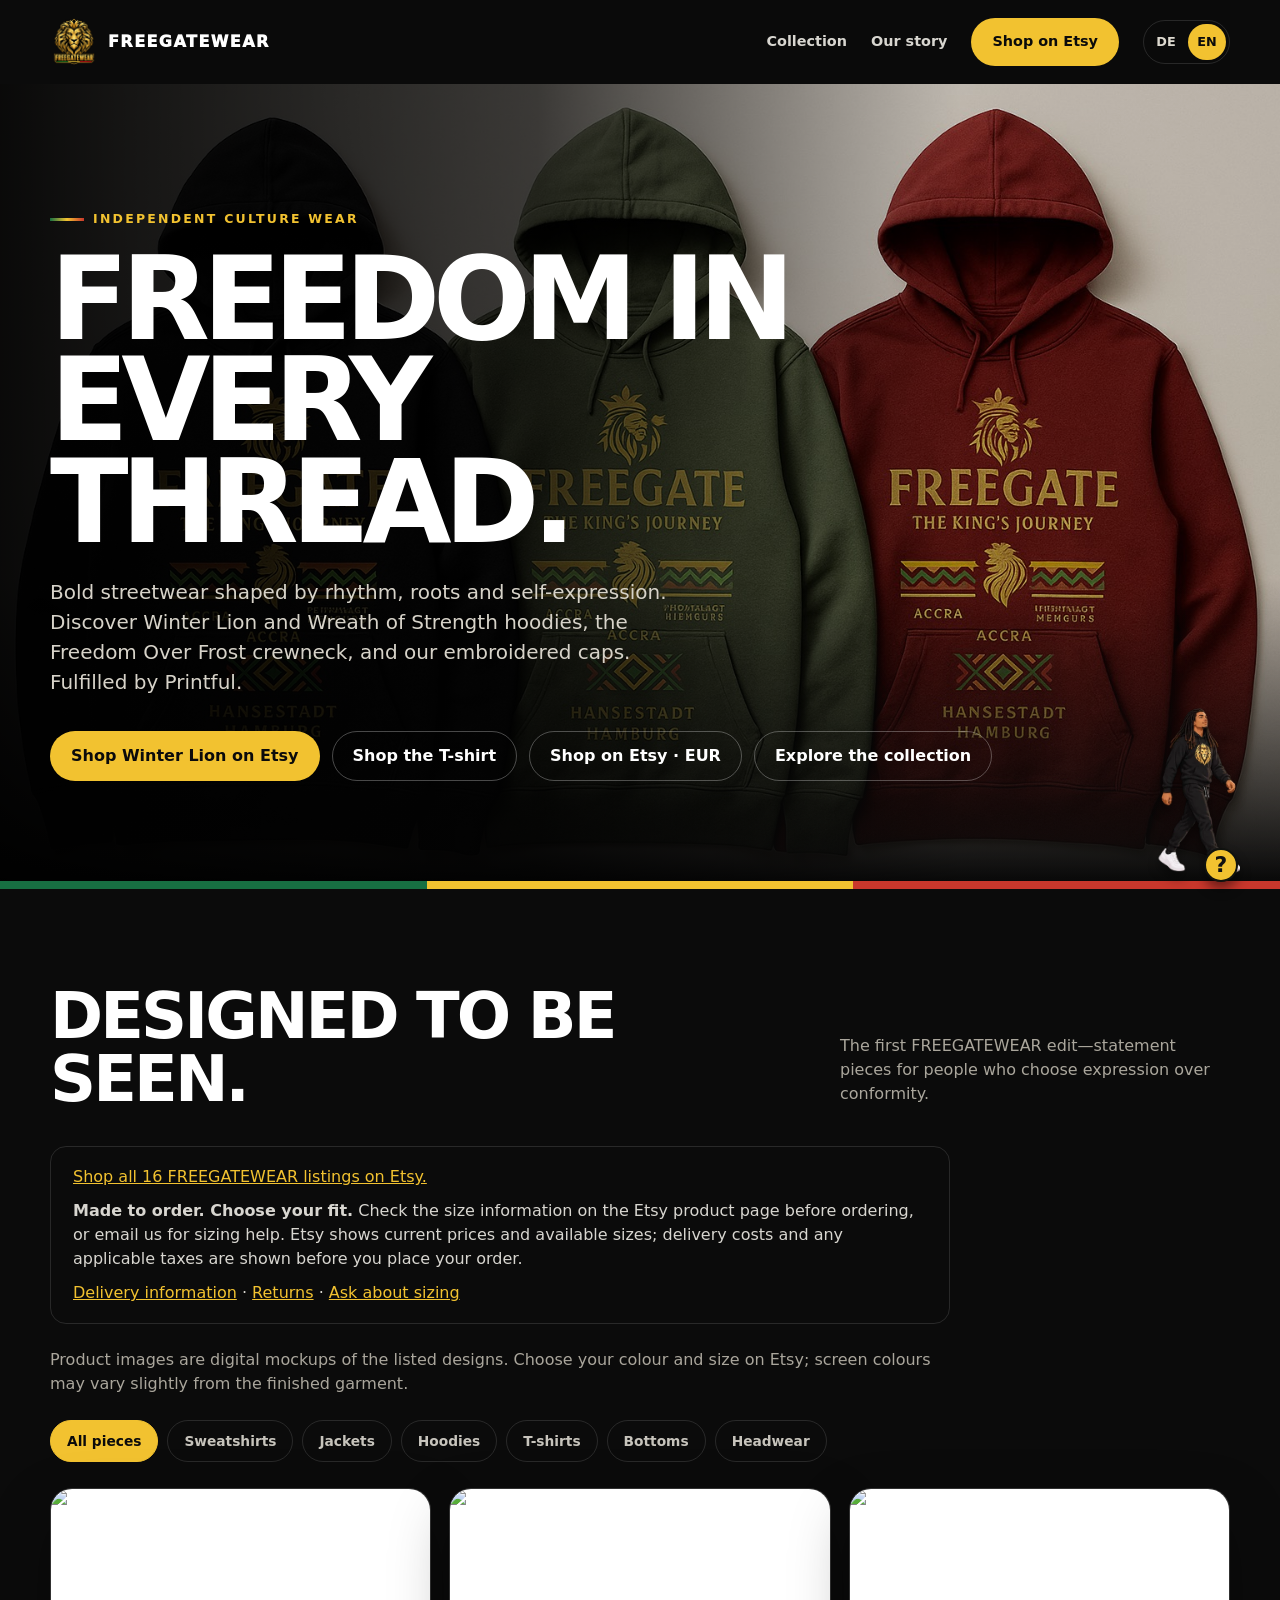
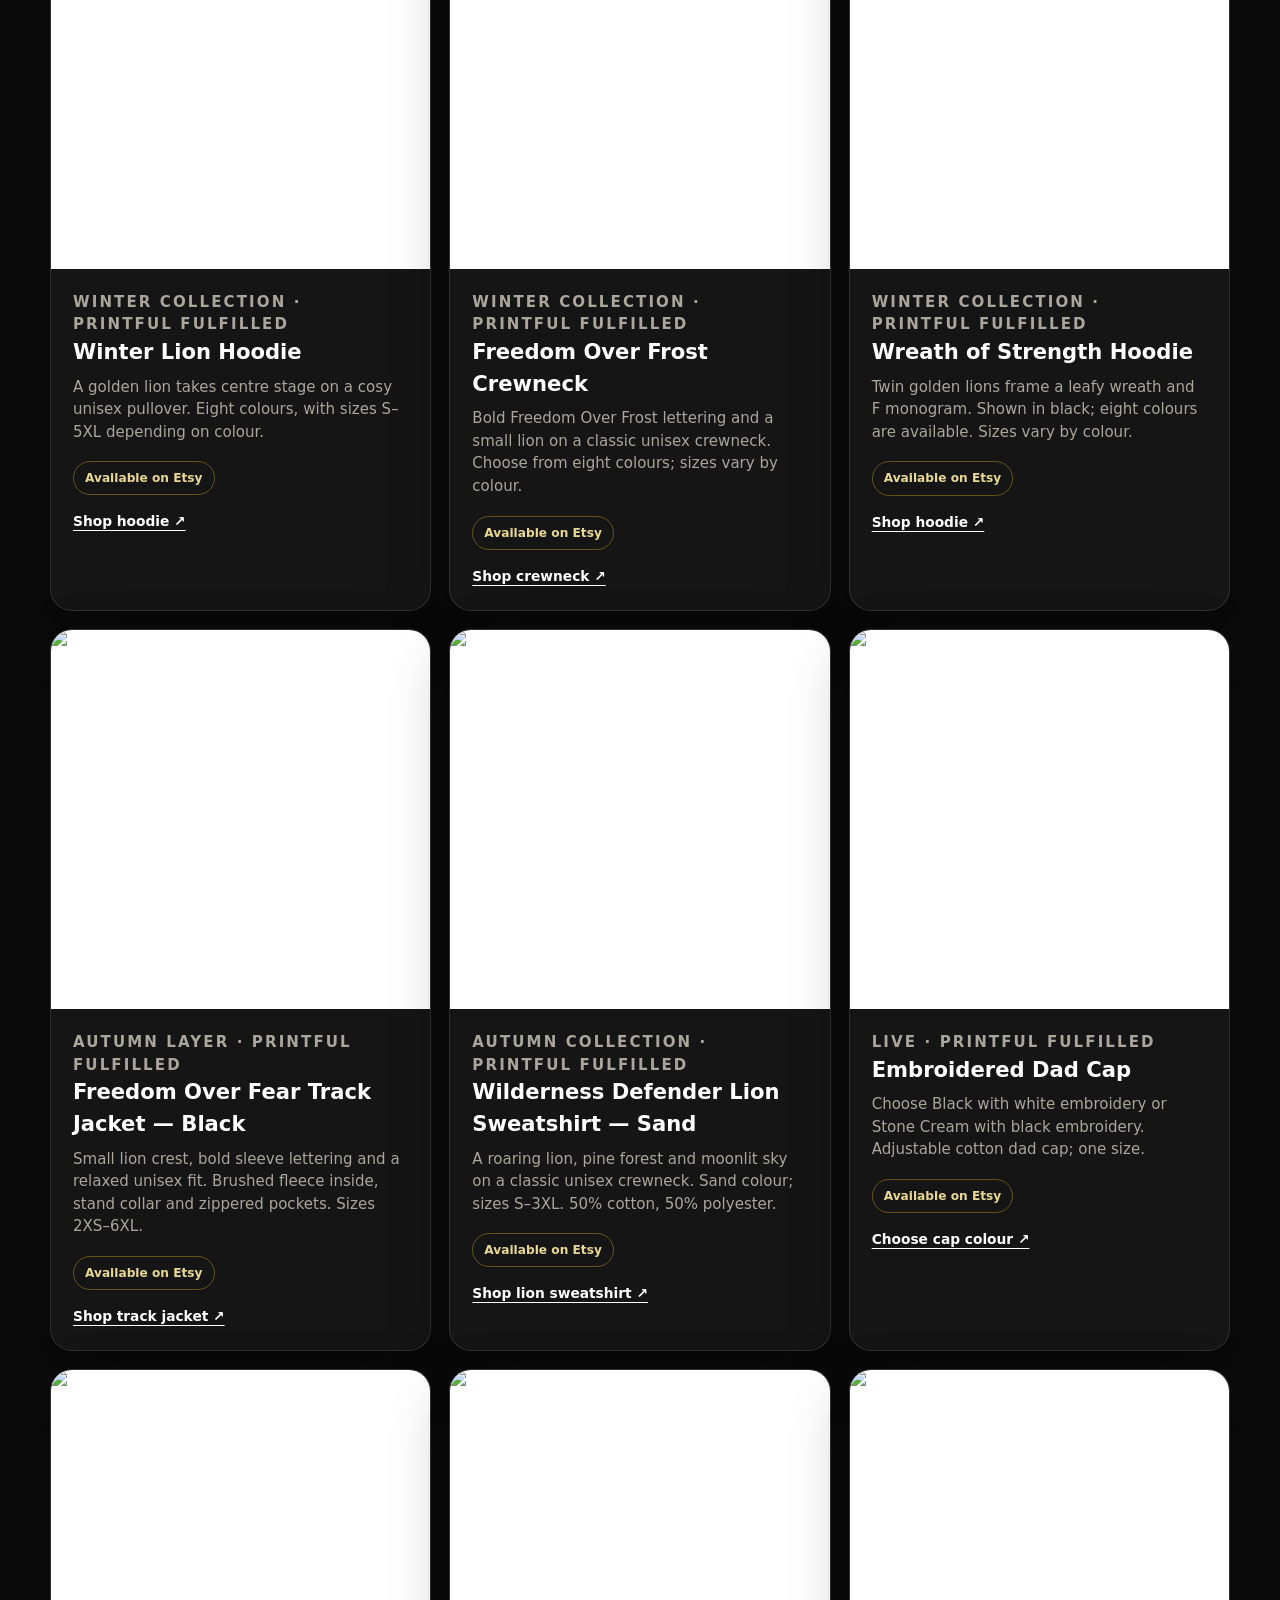
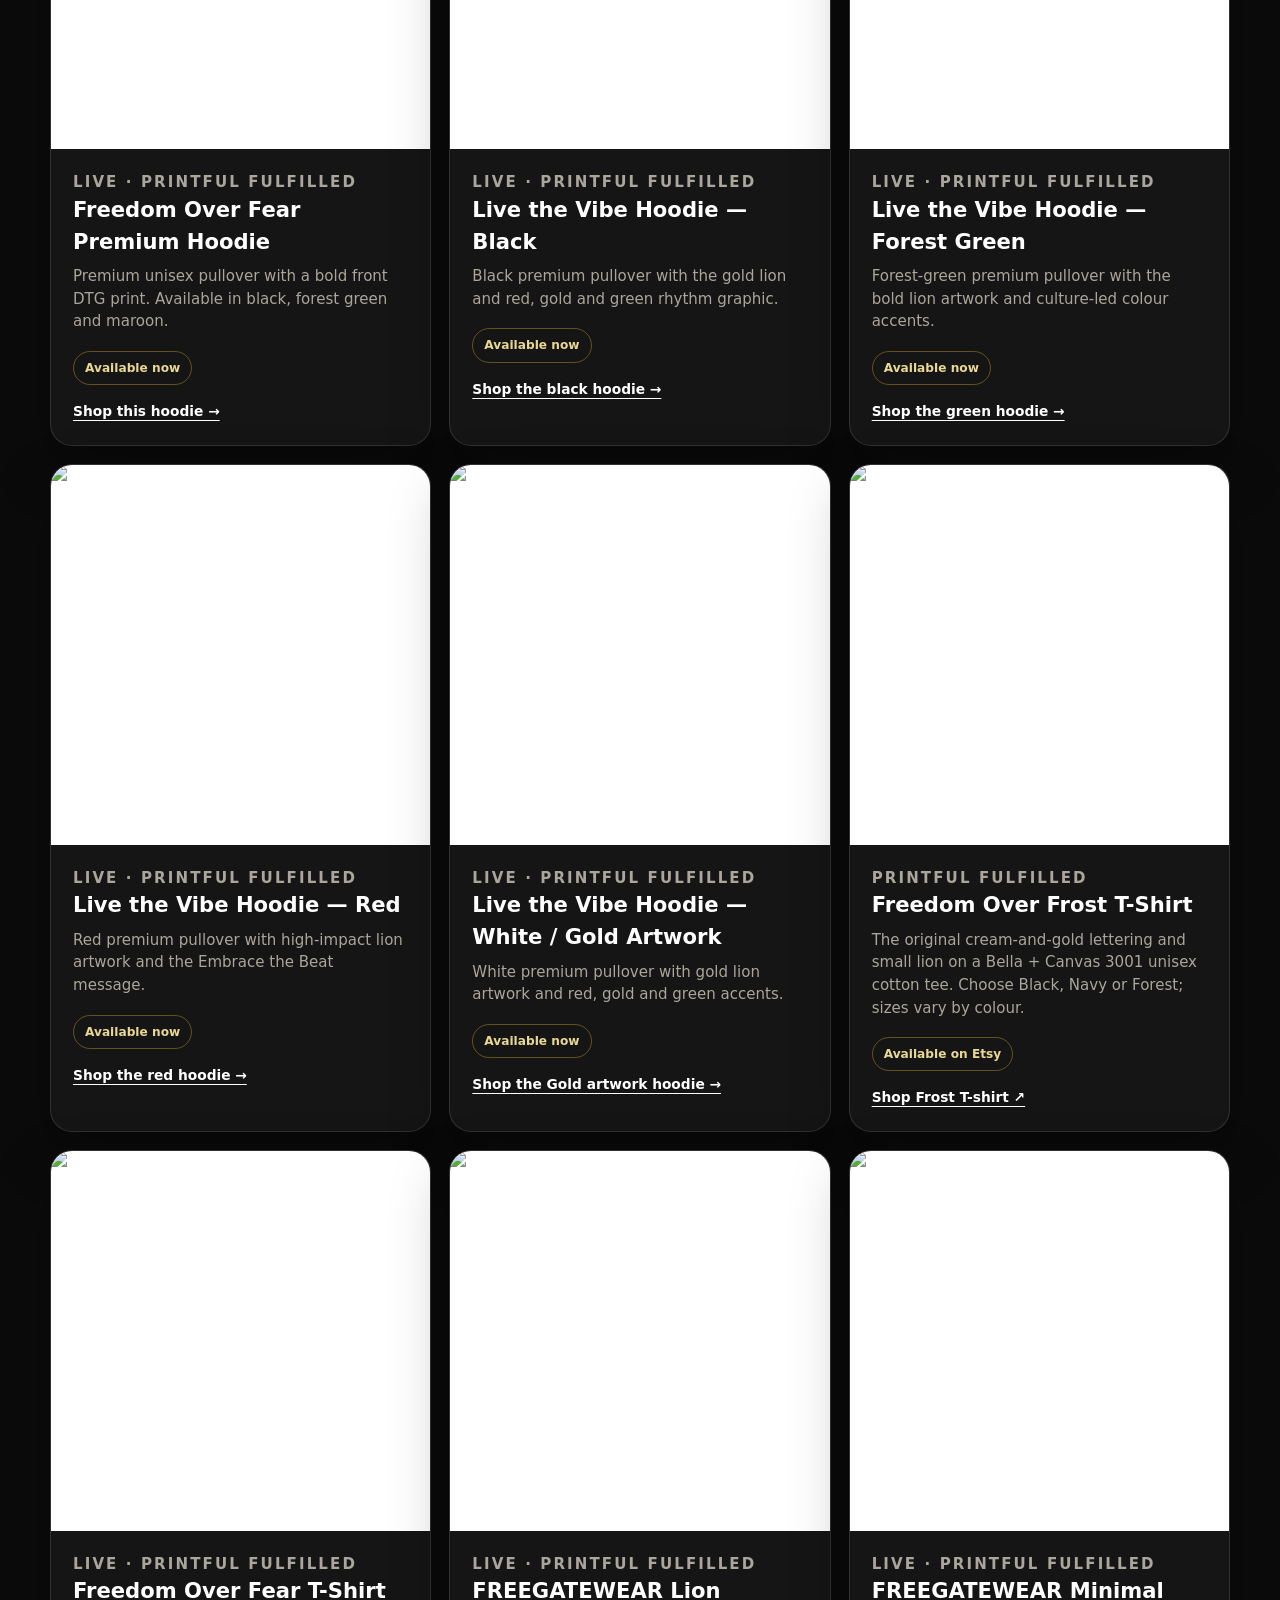
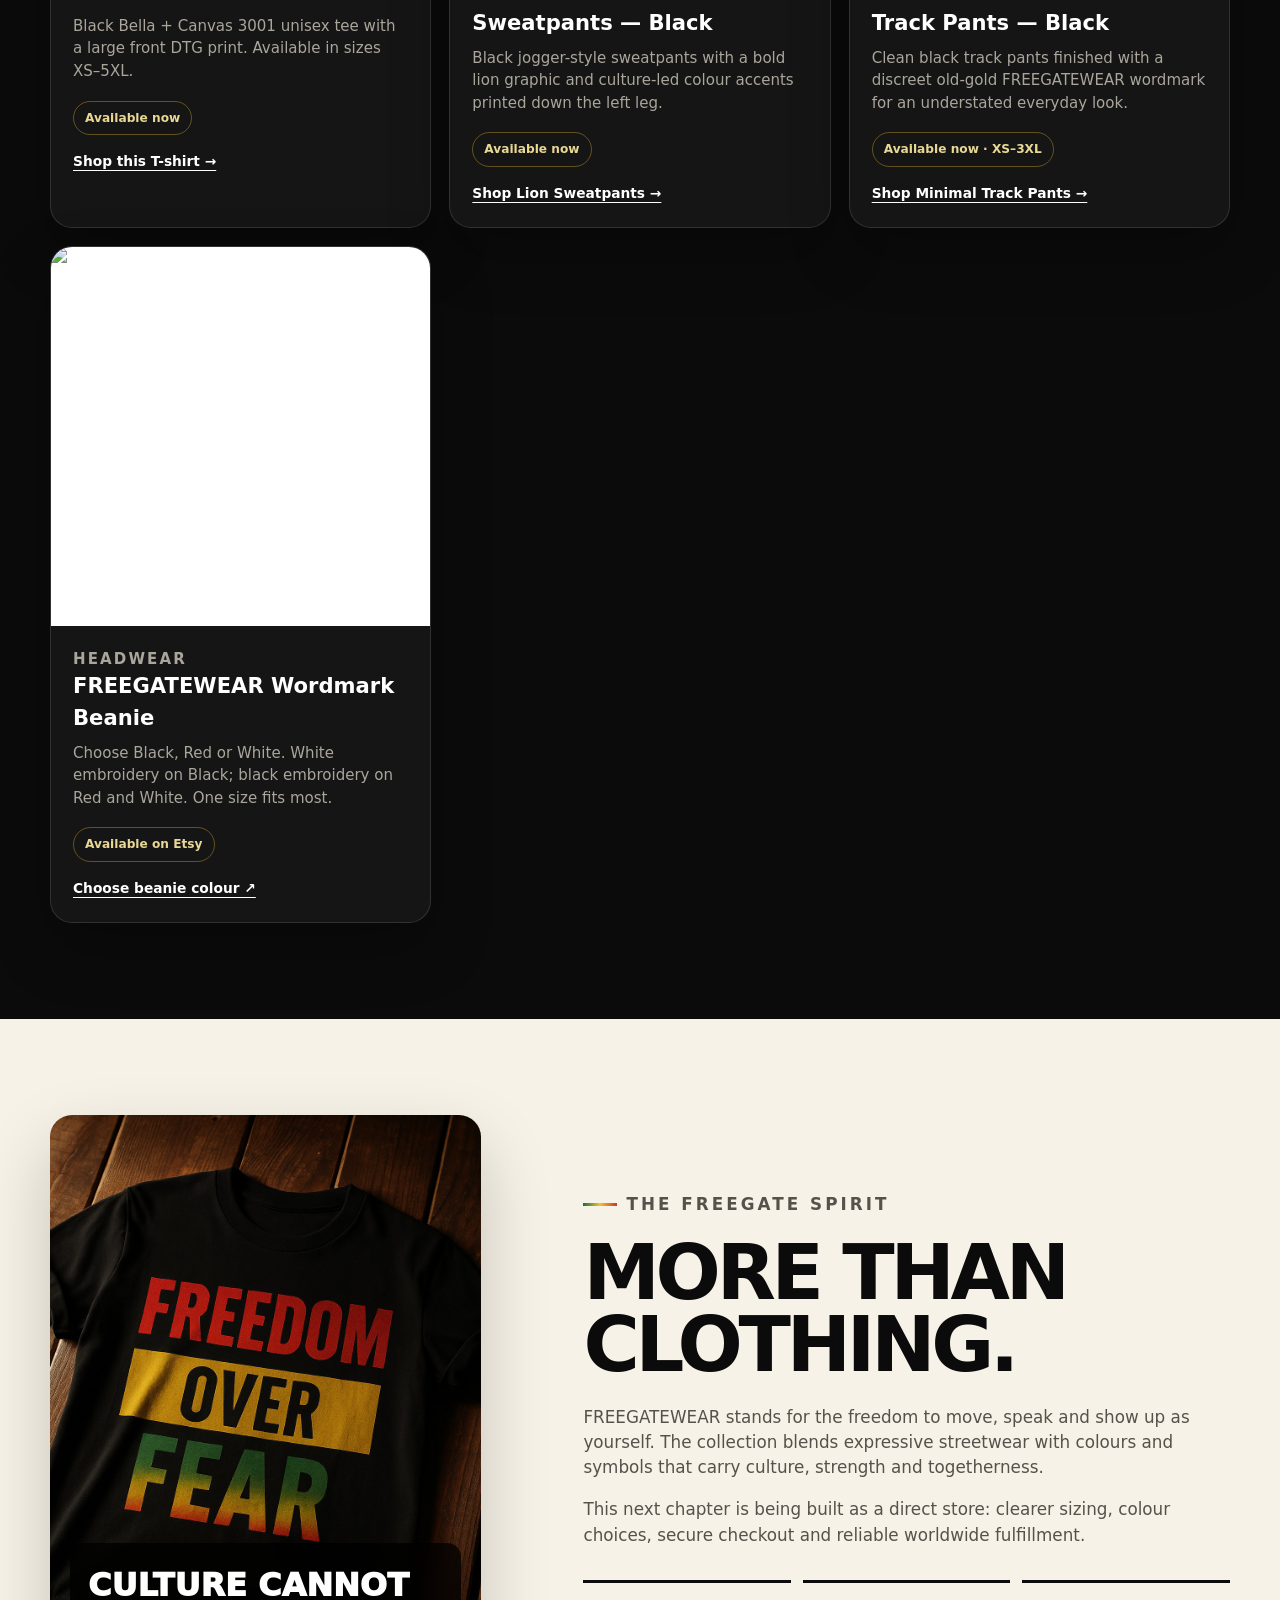
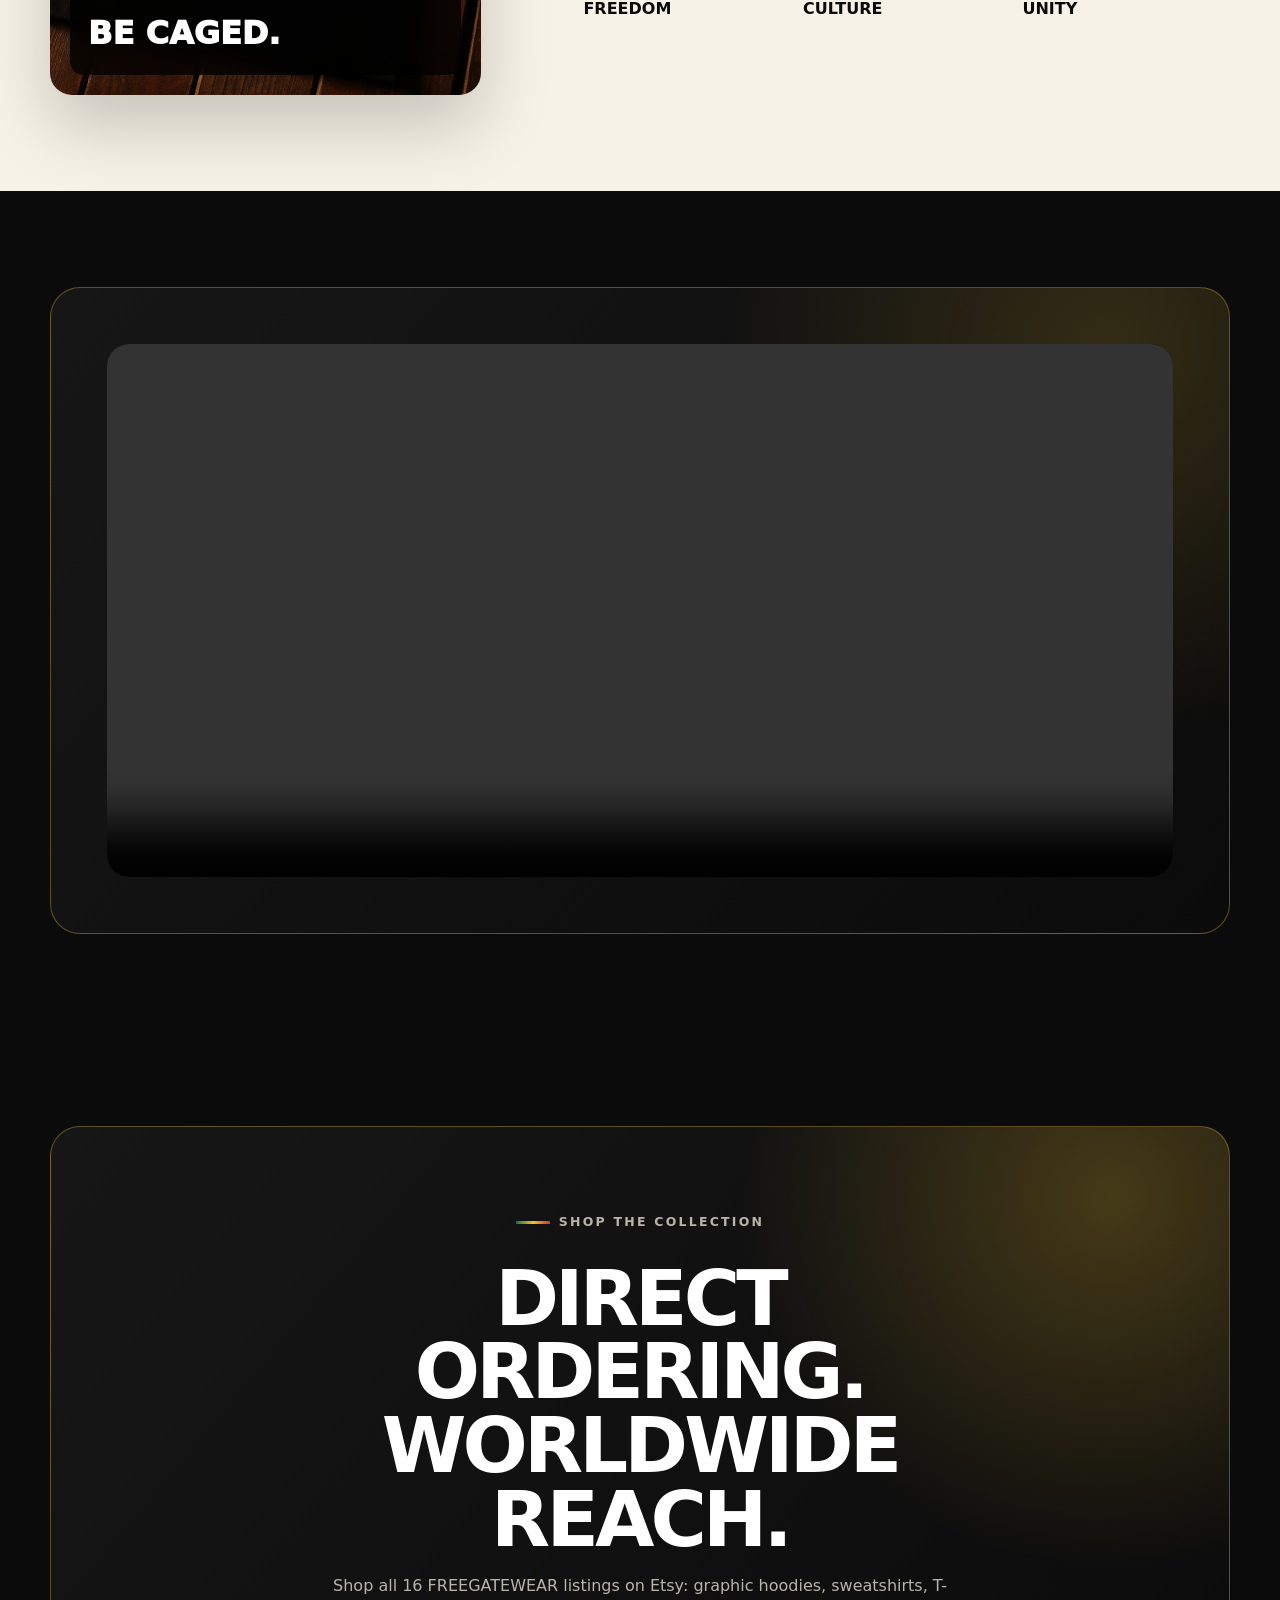
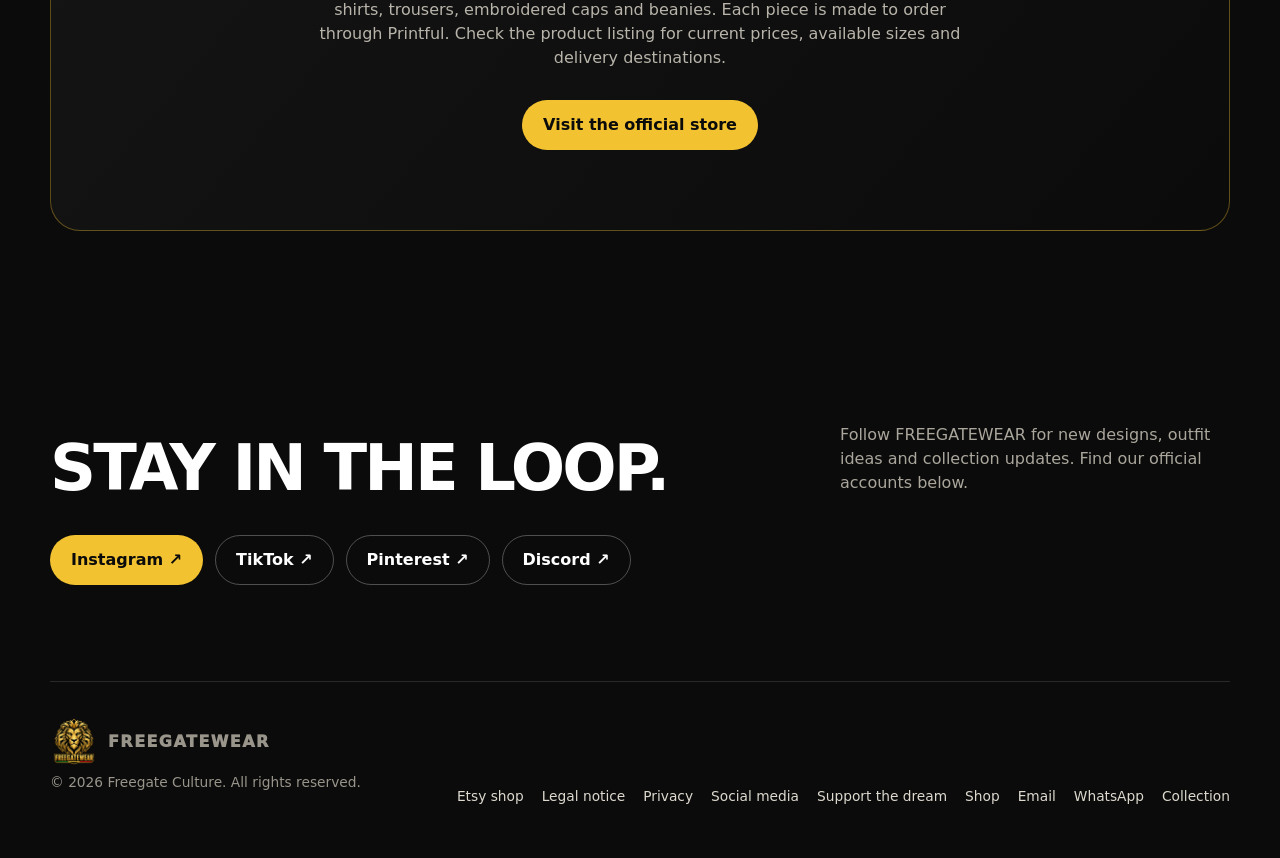
==== commit c044a168: "Keep current-year copyright footer as requested" ====
--- a/index.html
+++ b/index.html
@@ -258,7 +258,7 @@
     </section>
   </main>
   <footer>
-    <div><a class="brand" href="#top"><img class="brand-logo" src="images/freegatewear-shop-logo-800.png" alt="" aria-hidden="true"><span>FREEGATEWEAR</span></a><p class="brand-founded">Est. 2023</p><p>© 2023–<span id="year">2026</span> Freegate Culture. All rights reserved.</p></div>
+    <div><a class="brand" href="#top"><img class="brand-logo" src="images/freegatewear-shop-logo-800.png" alt="" aria-hidden="true"><span>FREEGATEWEAR</span></a><p>© <span id="year">2026</span> Freegate Culture. All rights reserved.</p></div>
     <div class="footer-links"><a href="https://www.etsy.com/shop/FreegateWear" target="_blank" rel="noopener noreferrer">Etsy shop</a><a href="impressum.html">Legal notice</a><a href="datenschutz.html">Privacy</a><a href="#community">Social media</a><a href="https://www.paypal.biz/BlaqqBurna" target="_blank" rel="noopener noreferrer">Support the dream</a><a href="https://www.etsy.com/shop/FreegateWear" target="_blank" rel="noopener">Shop</a><a href="mailto:freegateconnect@gmail.com">Email</a><a href="https://wa.me/4915561038553" target="_blank" rel="noopener">WhatsApp</a><a href="#collection">Collection</a></div>
   </footer>
   <script>
